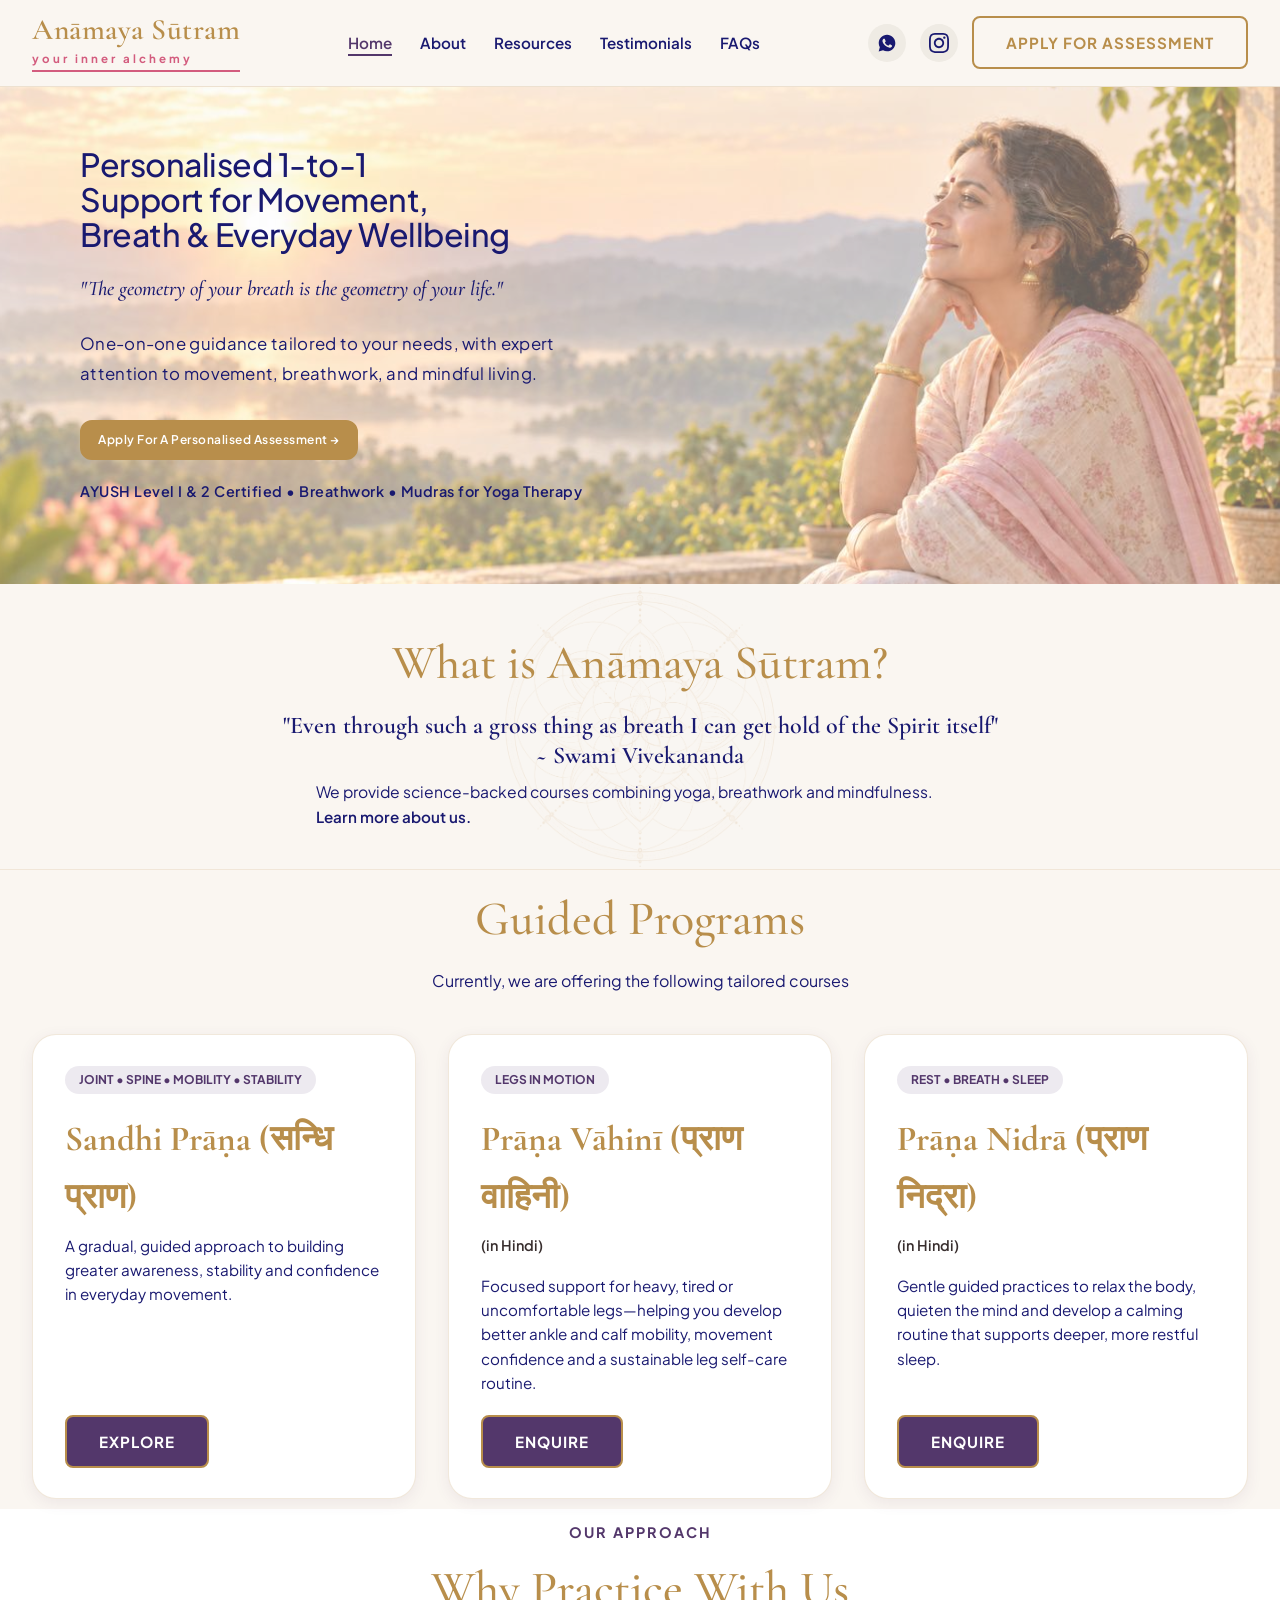
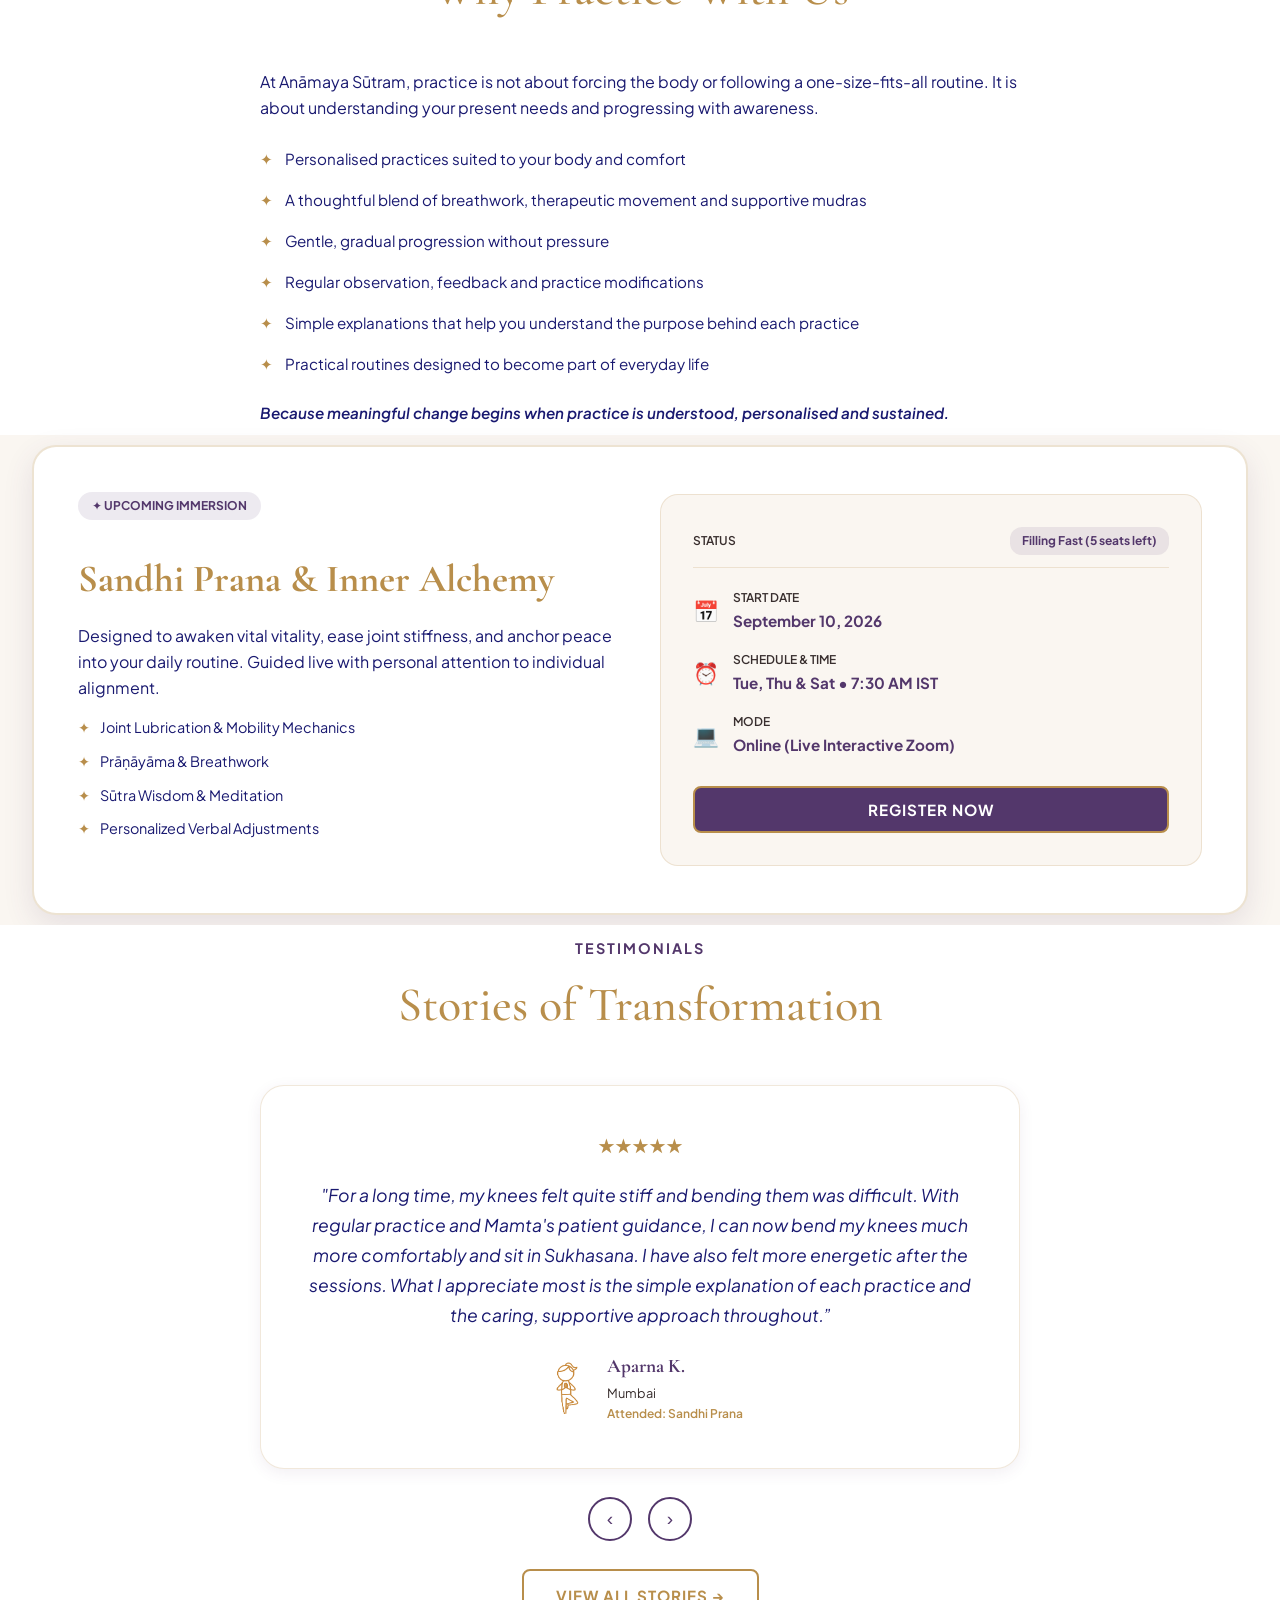
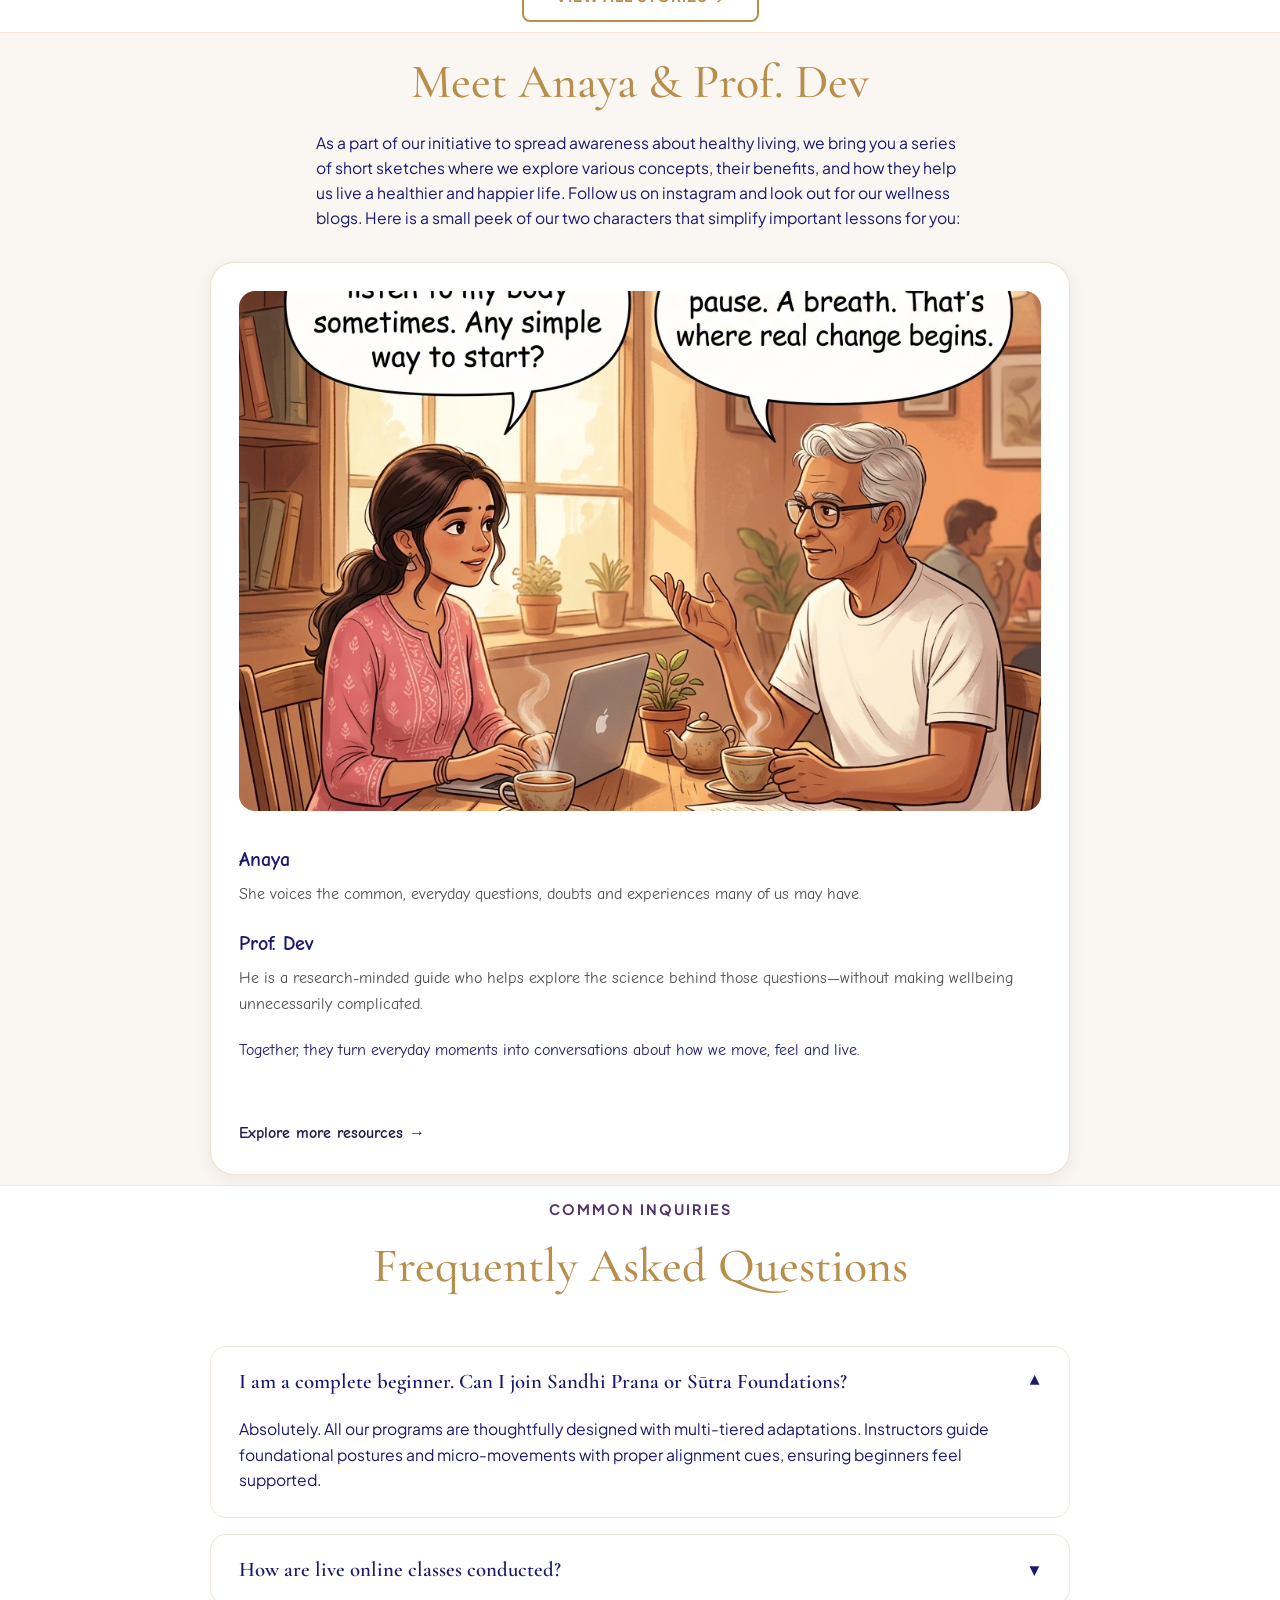
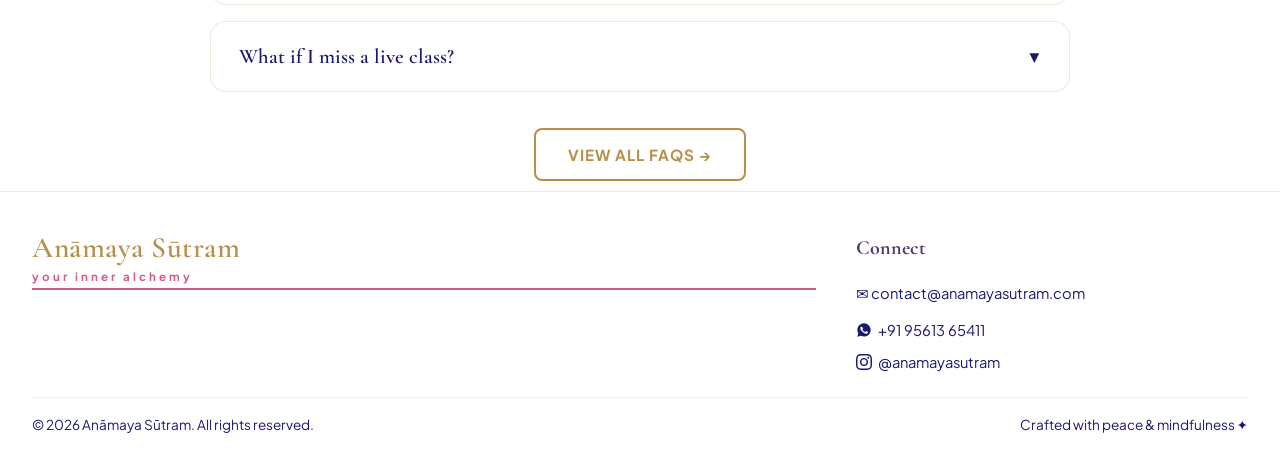
==== index.html @ 56495cb2 "the hero text is altered to refelect personalised/tailored courses" ====
<!DOCTYPE html>
<html lang="en">

<head>
  <meta charset="UTF-8">
  <meta name="viewport" content="width=device-width, initial-scale=1.0">
  <title>Anāmaya sūtram | Your Inner Alchemy</title>
  <meta name="description"
    content="Science-informed guidance through breath, movement, mudras and mindful awareness. Restore your natural state of wellness.">
  <link rel="stylesheet" href="css/style.css">
  <link rel="icon" href="images/logo.jpg">
</head>

<body>

  <!-- Header / Navigation Bar (Matching Header Screenshot 1) -->
  <header class="navbar">
    <div class="container nav-container">

      <!-- Left Brand Title & Subtitle with Line -->
      <a href="index.html" class="nav-brand-screenshot">
        <span class="nav-brand-title">Anāmaya Sūtram</span></span>
        <span class="nav-brand-tagline">your inner alchemy</span>
      </a>

      <!-- Desktop Navigation Links -->
      <ul class="nav-links">
        <li><a href="index.html" class="nav-link active">Home</a></li>
        <!-- <li><a href="sandhi-prana.html" class="nav-link">Courses</a></li> -->
        <li><a href="#what-is" class="nav-link">About</a></li>
        <li><a href="#anaya-prof-dev" class="nav-link">Resources</a></li>
        <li><a href="#testimonials" class="nav-link">Testimonials</a></li>
        <li><a href="#faqs" class="nav-link">FAQs</a></li>
      </ul>

      <!-- Right Header Actions (WhatsApp, Instagram, Purple ENQUIRE Button) -->
      <div class="nav-right-actions">
        <a href="https://wa.me/919561365411" target="_blank" rel="noopener noreferrer" class="social-pill"
          aria-label="WhatsApp">
          <svg viewBox="0 0 24 24">
            <path
              d="M12.031 2c-5.514 0-9.969 4.456-9.969 9.969 0 1.761.459 3.477 1.334 4.988l-1.396 5.109 5.234-1.373c1.458.799 3.104 1.22 4.797 1.22 5.513 0 9.968-4.456 9.968-9.969s-4.455-9.969-9.968-9.969zm5.836 14.173c-.244.687-1.42 1.312-1.969 1.393-.526.078-1.2.112-3.411-.806-2.825-1.173-4.646-4.043-4.786-4.23-.14-.188-1.139-1.517-1.139-2.894 0-1.377.722-2.054.98-2.335.258-.282.562-.352.75-.352.188 0 .375 0 .539.009.174.009.407-.066.637.487.244.586.834 2.033.906 2.18.072.146.12.318.024.506-.096.188-.144.305-.287.474-.143.169-.301.377-.43.506-.143.143-.292.299-.126.584.166.285.736 1.214 1.58 1.966 1.085.967 2.001 1.267 2.286 1.408.285.141.452.12.619-.072.167-.192.716-.834.906-1.119.189-.285.378-.238.636-.144.258.094 1.637.772 1.918.913.281.141.469.211.539.329.07.117.07.682-.174 1.369z" />
          </svg>
        </a>
        <a href="https://www.instagram.com/anamayasutram/" target="_blank" rel="noopener noreferrer" class="social-pill"
          aria-label="Instagram">
          <svg viewBox="0 0 24 24">
            <path
              d="M12 2.163c3.204 0 3.584.012 4.85.07 3.252.148 4.771 1.691 4.919 4.919.058 1.265.069 1.645.069 4.849 0 3.205-.012 3.584-.069 4.849-.149 3.225-1.664 4.771-4.919 4.919-1.266.058-1.644.07-4.85.07-3.204 0-3.584-.012-4.849-.07-3.26-.149-4.771-1.699-4.919-4.92-.058-1.265-.07-1.644-.07-4.849 0-3.204.013-3.583.07-4.849.149-3.227 1.664-4.771 4.919-4.919 1.266-.057 1.645-.069 4.849-.069zm0-2.163c-3.259 0-3.667.014-4.947.072-4.358.2-6.78 2.618-6.98 6.98-.059 1.281-.073 1.689-.073 4.948 0 3.259.014 3.668.072 4.948.2 4.358 2.618 6.78 6.98 6.98 1.281.058 1.689.072 4.948.072 3.259 0 3.668-.014 4.948-.072 4.354-.2 6.782-2.618 6.979-6.98.059-1.28.073-1.689.073-4.948 0-3.259-.014-3.667-.072-4.947-.196-4.354-2.617-6.78-6.979-6.98-1.281-.059-1.69-.073-4.949-.073zm0 5.838c-3.403 0-6.162 2.759-6.162 6.162s2.759 6.163 6.162 6.163 6.162-2.759 6.162-6.163c0-3.403-2.759-6.162-6.162-6.162zm0 10.162c-2.209 0-4-1.79-4-4 0-2.209 1.791-4 4-4s4 1.791 4 4c0 2.21-1.791 4-4 4zm6.406-11.845c-.796 0-1.441.645-1.441 1.44s.645 1.44 1.441 1.44c.795 0 1.439-.645 1.439-1.44s-.644-1.44-1.439-1.44z" />
          </svg>
        </a>
        <a href="https://forms.gle/iVX7P1jNjBqUxD1g9" target="_blank" rel="noopener noreferrer" class="btn btn-gold-outline">Apply for Assessment</a>
      </div>

      <button class="hamburger" aria-label="Toggle navigation">☰</button>
    </div>
  </header>

  <!-- Mobile Dropdown Menu -->
  <div class="mobile-menu">
    <ul class="mobile-nav-links">
      <li><a href="index.html">Home</a></li>
      <!-- <li><a href="sandhi-prana.html">Sandhi Prana</a></li> -->
      <li><a href="about.html">About</a></li>
      <li><a href="#anaya-prof-dev">Resources</a></li>
      <li><a href="#testimonials">Testimonials</a></li>
      <li><a href="#faqs">FAQs</a></li>
      <li><button onclick="openModal()" class="btn btn-purple" style="width: 100%; margin-top: 12px;">Apply for Assessment</button>
      </li>
    </ul>
  </div>

  <!-- Hero Section (New Design with Personal Imagery) -->
  <section class="hero-wrapper">
    <div class="hero-overlay-content">
      <!-- Main Headline -->
      <h1 class="hero-headline">
        Personalised 1-to-1<br>
        Support for Movement,<br>
        Breath & Everyday Wellbeing
      </h1>

      <!-- Quote -->
      <p class="hero-quote">
        "The geometry of your breath is the geometry of your life."
      </p>

      <!-- Subheading -->
      <p class="hero-subheading">
        One-on-one guidance tailored to your needs, with expert attention to movement, breathwork, and mindful living.
      </p>

      <!-- Primary CTA Button -->
      <a href="https://forms.gle/iVX7P1jNjBqUxD1g9" target="_blank" rel="noopener noreferrer" class="btn btn-health-enquiry">Apply for a Personalised Assessment →</a>

      <!-- Supporting Text -->
      <p class="hero-supporting-text">
        AYUSH Level I & 2 Certified • Breathwork • Mudras for Yoga Therapy
      </p>

      <!-- Core Pillars Icons
      <div class="hero-pillars">
        <div class="pillar-item">
          <div class="pillar-icon">🌿</div>
          <div class="pillar-label">BREATH</div>
        </div>
        <div class="pillar-item">
          <div class="pillar-icon">🧘</div>
          <div class="pillar-label">MOVEMENT</div>
        </div>
        <div class="pillar-item">
          <div class="pillar-icon">🪷</div>
          <div class="pillar-label">AWARENESS</div>
        </div>
        <div class="pillar-item">
          <div class="pillar-icon">☀️</div>
          <div class="pillar-label">MINDFUL LIVING</div>
        </div>
      </div>
    </div> -->
  </section>

  <!-- What is Anāmaya sūtram Section (Matching Screenshot 1) -->
  <section class="section-what-is" id="what-is">
    <div class="container">
      <h2 class="gold-section-title">What is Anāmaya Sūtram?</h2>
      <div class="geometry-quote">
        "Even through such a gross thing as breath I can get hold of the Spirit itself" <br> ~ Swami Vivekananda
      </div>

      <p class="science-desc">
        We provide science-backed courses combining yoga, breathwork and mindfulness. <a href="about.html" class="nav-link">Learn more about us.</a>
      </p>
    </div>
  </section>

  <!-- Guided Programs Section -->
  <section class="section-padding bg-ivory" id="programs">
    <div class="container">
      <div class="text-center">
        <h2 class="gold-section-title">Guided Programs</h2>
        <p style="color: var(--color-midnight); max-width: 580px; margin: 8px auto 0 auto;">
          Currently, we are offering the following tailored courses
        </p>
      </div>

      <div class="programs-grid">
        <!-- Sandhi Prana Card -->
        <div class="program-card">
          <div>
            <span class="program-tag">Joint • Spine • Mobility • Stability</span>
            <h3 class="program-title">Sandhi Prāṇa (सन्धि प्राण)</h3>
            <p class="program-desc">
              A gradual, guided approach to building greater awareness, stability and confidence in everyday movement.
            </p>
          </div>
          <div class="program-actions">
            <a href="sandhi-prana.html" class="btn btn-purple">EXPLORE</a>
            <!-- <a href="https://forms.gle/iVX7P1jNjBqUxD1g9" target="_blank" rel="noopener noreferrer" class="btn btn-gold-outline">ENQUIRE</a> -->
          </div>
        </div>

        <!-- Prana Vahini Card -->
        <div class="program-card">
          <div>
            <span class="program-tag">Legs in Motion</span>
            <h3 class="program-title">Prāṇa Vāhinī (प्राण वाहिनी)</h3>
            <div class="program-subtitle" style="font-size: 0.9rem; color: var(--color-muted);">(in Hindi)</div>
            <p class="program-desc">
              Focused support for heavy, tired or uncomfortable legs—helping you develop better ankle and calf mobility, movement confidence and a sustainable leg self-care routine.
            </p>
          </div>
          <div class="program-actions">
            <a href="https://forms.gle/iVX7P1jNjBqUxD1g9" target="_blank" rel="noopener noreferrer" class="btn btn-purple">ENQUIRE</a>
          </div>
        </div>

        <!-- Prana Nidra Card -->
        <div class="program-card">
          <div>
            <span class="program-tag">Rest • Breath • Sleep</span>
            <h3 class="program-title">Prāṇa Nidrā (प्राण निद्रा)</h3>
            <div class="program-subtitle" style="font-size: 0.9rem; color: var(--color-muted);">(in Hindi)</div>
            <p class="program-desc">
              Gentle guided practices to relax the body, quieten the mind and develop a calming routine that supports deeper, more restful sleep.
            </p>
          </div>
          <div class="program-actions">
            <a href="https://forms.gle/iVX7P1jNjBqUxD1g9" target="_blank" rel="noopener noreferrer" class="btn btn-purple">ENQUIRE</a>
          </div>
        </div>
      </div>
    </div>
  </section>

  <!-- Why Practice With Us Section -->
  <section class="section-padding" style="background: #ffffff;">
    <div class="container">
      <div class="text-center" style="margin-bottom: 40px;">
        <span class="tagline-purple">Our Approach</span>
        <h2 class="gold-section-title" style="margin-top: 4px;">Why Practice With Us</h2>
      </div>

      <div style="max-width: 760px; margin: 0 auto;">
        <p class="text-left" style="margin-bottom: 24px;">
          At Anāmaya Sūtram, practice is not about forcing the body or following a one-size-fits-all routine. It is about understanding your present needs and progressing with awareness.
        </p>

        <ul style="list-style: none; display: flex; flex-direction: column; gap: 16px; margin-bottom: 24px;">
          <li style="font-size: 0.95rem; color: var(--color-midnight); display: flex; align-items: flex-start; gap: 12px;">
            <span style="color: var(--color-gold); font-weight: 700; flex-shrink: 0;">✦</span>
            <span>Personalised practices suited to your body and comfort</span>
          </li>
          <li style="font-size: 0.95rem; color: var(--color-midnight); display: flex; align-items: flex-start; gap: 12px;">
            <span style="color: var(--color-gold); font-weight: 700; flex-shrink: 0;">✦</span>
            <span>A thoughtful blend of breathwork, therapeutic movement and supportive mudras</span>
          </li>
          <li style="font-size: 0.95rem; color: var(--color-midnight); display: flex; align-items: flex-start; gap: 12px;">
            <span style="color: var(--color-gold); font-weight: 700; flex-shrink: 0;">✦</span>
            <span>Gentle, gradual progression without pressure</span>
          </li>
          <li style="font-size: 0.95rem; color: var(--color-midnight); display: flex; align-items: flex-start; gap: 12px;">
            <span style="color: var(--color-gold); font-weight: 700; flex-shrink: 0;">✦</span>
            <span>Regular observation, feedback and practice modifications</span>
          </li>
          <li style="font-size: 0.95rem; color: var(--color-midnight); display: flex; align-items: flex-start; gap: 12px;">
            <span style="color: var(--color-gold); font-weight: 700; flex-shrink: 0;">✦</span>
            <span>Simple explanations that help you understand the purpose behind each practice</span>
          </li>
          <li style="font-size: 0.95rem; color: var(--color-midnight); display: flex; align-items: flex-start; gap: 12px;">
            <span style="color: var(--color-gold); font-weight: 700; flex-shrink: 0;">✦</span>
            <span>Practical routines designed to become part of everyday life</span>
          </li>
        </ul>

        <p style="font-size: 0.95rem; color: var(--color-midnight); line-height: 1.65; font-style: italic; font-weight: 600;">
          Because meaningful change begins when practice is understood, personalised and sustained.
        </p>
      </div>
    </div>
  </section>

  <!-- Upcoming Batch Section -->
  <section class="section-padding bg-ivory">
    <div class="container">
      <div class="batch-container">
        <div class="batch-grid">
          <div>
            <span class="program-tag">✦ Upcoming Immersion</span>
            <h2 class="batch-title">Sandhi Prana &amp; Inner Alchemy</h2>
            <p style="color: var(--color-midnight); font-size: 1rem; line-height: 1.6;">
              Designed to awaken vital vitality, ease joint stiffness, and anchor peace into your daily routine. Guided
              live with personal attention to individual alignment.
            </p>
            <ul class="program-highlights" style="margin-top: 16px;">
              <li>Joint Lubrication &amp; Mobility Mechanics</li>
              <li>Prāṇāyāma &amp; Breathwork</li>
              <li>Sūtra Wisdom &amp; Meditation</li>
              <li>Personalized Verbal Adjustments</li>
            </ul>
          </div>

          <div class="batch-card-right">
            <div
              style="display: flex; justify-content: space-between; align-items: center; border-bottom: 1px solid rgba(184,142,75,0.2); padding-bottom: 12px; margin-bottom: 20px;">
              <span
                style="font-size: 0.75rem; text-transform: uppercase; color: var(--color-muted); font-weight: 600;">Status</span>
              <span
                style="font-size: 0.75rem; font-weight: 700; color: var(--color-purple); background: rgba(83,55,107,0.1); padding: 4px 12px; border-radius: 12px;">Filling
                Fast (5 seats left)</span>
            </div>

            <div class="batch-info-item">
              <div class="batch-info-icon">📅</div>
              <div class="batch-info-text">
                <label>Start Date</label>
                <span>September 10, 2026</span>
              </div>
            </div>

            <div class="batch-info-item">
              <div class="batch-info-icon">⏰</div>
              <div class="batch-info-text">
                <label>Schedule &amp; Time</label>
                <span>Tue, Thu &amp; Sat • 7:30 AM IST</span>
              </div>
            </div>

            <div class="batch-info-item">
              <div class="batch-info-icon">💻</div>
              <div class="batch-info-text">
                <label>Mode</label>
                <span>Online (Live Interactive Zoom)</span>
              </div>
            </div>

            <button onclick="openModal('Sandhi Prana')" class="btn btn-purple"
              style="width: 100%; margin-top: 12px;">REGISTER NOW</button>
          </div>
        </div>
      </div>
    </div>
  </section>

  <!-- Practitioner Testimonials Section (id="testimonials") -->
  <section class="section-padding" style="background: #ffffff;" id="testimonials">
    <div class="container">
      <div class="text-center" style="margin-bottom: 40px;">
        <span class="tagline-purple">Testimonials</span>
        <h2 class="gold-section-title" style="margin-top: 4px;">Stories of Transformation</h2>
      </div>

      <div class="testimonial-card">
        <div style="color: var(--color-gold); font-size: 1.2rem;">★★★★★</div>
        <p class="quote-text" id="testimonialQuote">
          "For a long time, my knees felt quite stiff and bending them was difficult. With regular practice and Mamta's
          patient guidance, I can now bend my knees much more comfortably and sit in Sukhasana. I have also felt more
          energetic after the sessions. What I appreciate most is the simple explanation of each practice and the
          caring, supportive approach throughout.”
        </p>
        <div class="user-bio">
          <img src="doodles/vrksasana_gold.png" alt="User avatar" class="user-avatar" id="testimonialAvatar">
          <div>
            <h4 style="font-family: var(--font-heading); font-size: 1.2rem; color: var(--color-purple);"
              id="testimonialName">Aparna K.</h4>
            <div style="font-size: 0.8rem; color: var(--color-muted);" id="testimonialRole">Mumbai</div>
            <div style="font-size: 0.75rem; color: var(--color-gold); font-weight: 600;" id="testimonialBatch">Attended:
              Sandhi Prana</div>
          </div>
        </div>
      </div>

      <div class="slider-controls">
        <button onclick="prevTestimonial()" class="slider-btn">‹</button>
        <button onclick="nextTestimonial()" class="slider-btn">›</button>
      </div>

      <div class="text-center" style="margin-top: 28px;">
        <a href="testimonials.html" class="btn btn-gold-outline">VIEW ALL STORIES →</a>
      </div>
    </div>
  </section>

  <!-- Meet Anaya & Prof. Dev Section (PLACED RIGHT ABOVE FAQs AS REQUESTED!) -->
  <section class="section-padding bg-ivory" id="anaya-prof-dev"
    style="border-top: 1px solid rgba(184,142,75,0.15); border-bottom: 1px solid rgba(184,142,75,0.15);">
    <div class="container">
      <div class="text-center" style="margin-bottom: 32px;">
        <h2 class="gold-section-title">Meet Anaya &amp; Prof. Dev</h2>
        <p class="science-desc">
          As a part of our initiative to spread awareness about healthy living, we bring you a series of short sketches where we explore various concepts, their benefits, and how they help us live a healthier and happier life. Follow us on instagram and look out for our wellness blogs. Here is a small peek of our two characters that simplify important lessons for you:
        </p>
      </div>  
      </div>

      <div class="anaya-dev-card">
        <img src="images/anaya_prof_dev.png" alt="Anaya and Prof. Dev Illustrated Discussion" class="anaya-dev-img">

        <div class="character-descriptions">
          <div class="character-item">
            <h4 class="text-purple">Anaya</h4>
            <p>She voices the common, everyday questions, doubts and experiences many of us may have.</p>
          </div>

          <div class="character-item">
            <h4 class="text-green">Prof. Dev</h4>
            <p>He is a research-minded guide who helps explore the science behind those questions—without making
              wellbeing
              unnecessarily complicated.</p>
          </div>

          <p style="font-size: 1rem; color: var(--color-midnight); margin-bottom: 24px;">
            Together, they turn everyday moments into conversations about how we move, feel and live.
          </p>

          <div>
            <a href="resources.html" class="explore-series-link">Explore more resources →</a>
          </div>
        </div>
      </div>
    </div>
  </section>

  <!-- Frequently Asked Questions Section (id="faqs") -->
  <section class="section-padding" style="background: #ffffff;" id="faqs">
    <div class="container">
      <div class="text-center" style="margin-bottom: 40px;">
        <span class="tagline-purple">Common Inquiries</span>
        <h2 class="gold-section-title" style="margin-top: 4px;">Frequently Asked Questions</h2>
      </div>

      <div class="accordion">
        <div class="accordion-item active">
          <button class="accordion-header">
            <span>I am a complete beginner. Can I join Sandhi Prana or Sūtra Foundations?</span>
            <span class="accordion-icon">▼</span>
          </button>
          <div class="accordion-body">
            Absolutely. All our programs are thoughtfully designed with multi-tiered adaptations. Instructors guide
            foundational postures and micro-movements with proper alignment cues, ensuring beginners feel supported.
          </div>
        </div>

        <div class="accordion-item">
          <button class="accordion-header">
            <span>How are live online classes conducted?</span>
            <span class="accordion-icon">▼</span>
          </button>
          <div class="accordion-body">
            Our live online classes are streamed via high-definition interactive Zoom sessions. Instructors observe
            participants carefully, providing real-time alignment corrections and verbal cues.
          </div>
        </div>

        <div class="accordion-item">
          <button class="accordion-header">
            <span>What if I miss a live class?</span>
            <span class="accordion-icon">▼</span>
          </button>
          <div class="accordion-body">
            Every live session is recorded in full high-definition and shared on your student portal within 3 hours. You
            receive access to recordings for the entire batch duration plus a catch-up buffer.
          </div>
        </div>
      </div>

      <div class="text-center" style="margin-top: 36px;">
        <a href="faq.html" class="btn btn-gold-outline">VIEW ALL FAQS →</a>
      </div>
      </div>
    </div>
  </section>

  <!-- Footer -->
  <footer>
    <div class="container">
      <div class="footer-grid">
        <div>
          <a href="index.html" class="nav-brand-screenshot" style="margin-bottom: 16px;">
            <span class="nav-brand-title">Anāmaya Sūtram</span>
            <span class="nav-brand-tagline">your inner alchemy</span>
          </a>
        </div>

        <div>
          <h4
            style="font-family: var(--font-heading); font-size: 1.25rem; color: var(--color-purple); margin-bottom: 16px;">
            Connect</h4>
          <p style="font-size: 0.92rem; color: var(--color-midnight); margin-bottom: 12px;">✉ contact@anamayasutram.com</p>
          <a href="https://wa.me/919561365411" target="_blank" rel="noopener noreferrer" style="text-decoration: none; color: var(--color-midnight); display: inline-flex; align-items: center; gap: 6px; font-size: 0.92rem; margin-bottom: 8px;">
            <svg viewBox="0 0 24 24" style="width: 16px; height: 16px; fill: currentColor;">
              <path d="M12.031 2c-5.514 0-9.969 4.456-9.969 9.969 0 1.761.459 3.477 1.334 4.988l-1.396 5.109 5.234-1.373c1.458.799 3.104 1.22 4.797 1.22 5.513 0 9.968-4.456 9.968-9.969s-4.455-9.969-9.968-9.969zm5.836 14.173c-.244.687-1.42 1.312-1.969 1.393-.526.078-1.2.112-3.411-.806-2.825-1.173-4.646-4.043-4.786-4.23-.14-.188-1.139-1.517-1.139-2.894 0-1.377.722-2.054.98-2.335.258-.282.562-.352.75-.352.188 0 .375 0 .539.009.174.009.407-.066.637.487.244.586.834 2.033.906 2.18.072.146.12.318.024.506-.096.188-.144.305-.287.474-.143.169-.301.377-.43.506-.143.143-.292.299-.126.584.166.285.736 1.214 1.58 1.966 1.085.967 2.001 1.267 2.286 1.408.285.141.452.12.619-.072.167-.192.716-.834.906-1.119.189-.285.378-.238.636-.144.258.094 1.637.772 1.918.913.281.141.469.211.539.329.07.117.07.682-.174 1.369z"/>
            </svg>
            +91 95613 65411
          </a>
          <br>
          <a href="https://www.instagram.com/anamayasutram/" target="_blank" rel="noopener noreferrer" style="text-decoration: none; color: var(--color-midnight); display: inline-flex; align-items: center; gap: 6px; font-size: 0.92rem;">
            <svg viewBox="0 0 24 24" style="width: 16px; height: 16px; fill: currentColor;">
              <path d="M12 2.163c3.204 0 3.584.012 4.85.07 3.252.148 4.771 1.691 4.919 4.919.058 1.265.069 1.645.069 4.849 0 3.205-.012 3.584-.069 4.849-.149 3.225-1.664 4.771-4.919 4.919-1.266.058-1.644.07-4.85.07-3.204 0-3.584-.012-4.849-.07-3.26-.149-4.771-1.699-4.919-4.92-.058-1.265-.07-1.644-.07-4.849 0-3.204.013-3.583.07-4.849.149-3.227 1.664-4.771 4.919-4.919 1.266-.057 1.645-.069 4.849-.069zm0-2.163c-3.259 0-3.667.014-4.947.072-4.358.2-6.78 2.618-6.98 6.98-.059 1.281-.073 1.689-.073 4.948 0 3.259.014 3.668.072 4.948.2 4.358 2.618 6.78 6.98 6.98 1.281.058 1.689.072 4.948.072 3.259 0 3.668-.014 4.948-.072 4.354-.2 6.782-2.618 6.979-6.98.059-1.28.073-1.689.073-4.948 0-3.259-.014-3.667-.072-4.947-.196-4.354-2.617-6.78-6.979-6.98-1.281-.059-1.69-.073-4.949-.073zm0 5.838c-3.403 0-6.162 2.759-6.162 6.162s2.759 6.163 6.162 6.163 6.162-2.759 6.162-6.163c0-3.403-2.759-6.162-6.162-6.162zm0 10.162c-2.209 0-4-1.79-4-4 0-2.209 1.791-4 4-4s4 1.791 4 4c0 2.21-1.791 4-4 4zm6.406-11.845c-.796 0-1.441.645-1.441 1.44s.645 1.44 1.441 1.44c.795 0 1.439-.645 1.439-1.44s-.644-1.44-1.439-1.44z"/>
            </svg>
            @anamayasutram
          </a>
        </div>
      </div>

      <div class="footer-bottom">
        <div>© 2026 Anāmaya Sūtram. All rights reserved.</div>
        <div>Crafted with peace &amp; mindfulness ✦</div>
      </div>
    </div>
  </footer>

  <!-- Modal Overlay -->
  <div class="modal-overlay" id="registrationModal">
    <div class="modal-card">
      <div class="modal-header">
        <div class="modal-title">Enquire / Join Batch</div>
        <button class="modal-close" id="closeModal">✕</button>
      </div>

      <div class="modal-body">
        <form id="registrationForm">
          <p style="font-size: 0.88rem; color: var(--color-muted); margin-bottom: 20px;">
            Fill out your details below to reserve your space or enquire about our upcoming batches.
          </p>

          <div class="form-group">
            <label>Full Name *</label>
            <input type="text" id="regName" class="form-control" placeholder="e.g. Radhika Sharma" required>
          </div>

          <div class="form-group">
            <label>Email Address *</label>
            <input type="email" id="regEmail" class="form-control" placeholder="you@example.com" required>
          </div>

          <div class="form-group">
            <label>Phone Number *</label>
            <input type="tel" id="regPhone" class="form-control" placeholder="+91 98765 43210" required>
          </div>

          <div class="form-group">
            <label>Preferred Program</label>
            <select id="preferredBatch" class="form-control">
              <option value="Sandhi Prana">Sandhi Prana (12-Week Joint Mobility Program)</option>
              <option value="Sūtra Foundations & Inner Alchemy">Sūtra Foundations (4-Week Core Immersion)</option>
              <option value="General Enquiry">General Enquiry</option>
            </select>
          </div>

          <div class="form-group">
            <label>Health Goals or Questions (Optional)</label>
            <textarea id="regMessage" class="form-control" rows="3"
              placeholder="Any joint stiffness, physical concerns or goals..."></textarea>
          </div>

          <button type="submit" class="btn btn-purple" style="width: 100%; margin-top: 8px;">SUBMIT ENQUIRY</button>
        </form>

        <div id="registrationSuccess" style="display: none; text-align: center; padding: 24px 0;">
          <div style="font-size: 3rem; color: var(--color-gold); margin-bottom: 12px;">✓</div>
          <h3 style="font-family: var(--font-heading); font-size: 2rem; color: var(--color-purple);">Namaste, <span
              id="userNameSuccess">Practitioner</span>!</h3>
          <p style="font-size: 0.95rem; color: var(--color-midnight); margin: 12px 0 24px 0;">Your enquiry has been received. Our team will contact you shortly with your batch orientation details.</p>
          <button onclick="closeModal()" class="btn btn-purple">Return to Home</button>
        </div>
      </div>
    </div>
  </div>

  <script src="js/main.js"></script>
</body>

</html>
---- css/style.css ----
/* Anāmaya Sūtram - Pure Static Design System with Custom Google Fonts */
@import url('https://fonts.googleapis.com/css2?family=Dancing+Script:wght@500;600;700&family=Comic+Neue:wght@400;700&family=Cinzel:wght@600;700;800&family=Cormorant+Garamond:ital,wght@0,500;0,600;0,700;1,500&family=Plus+Jakarta+Sans:wght@400;500;600;700&display=swap');

:root {
  --color-burgundy: #7B1418;
  --color-gold: #B88E4B;
  --color-gold-bright: #D4AF6D;
  --color-purple: #53376B;
  --color-purple-hover: #412856;
  --color-indigo: #201D48;
  --color-green: #3D6843;
  --color-ivory: #FAF6F1;
  --color-teal: #008C8C;
  --color-teal-dark: #006E6E;
  --color-card: #FFFFFF;
  --color-charcoal: #2c0101c0;
  --color-muted: #382e2e;
  --color-midnight: #191970;
  --color-bottle-green: #183b03;
  --color-light-pink: #d35c7e;
  --color-text: #1A1A3E;

  --font-script: 'Dancing Script', cursive;
  --font-comic: 'Comic Neue', 'Comiccrazy', cursive, sans-serif;
  --font-brand: 'Cormorant Garamond', serif;
  --font-heading: 'Cormorant Garamond', serif;
  --font-body: 'Plus Jakarta Sans', system-ui, sans-serif;

  --max-width: 1320px;
  --radius-lg: 24px;
  --radius-md: 16px;
  --radius-pill: 9999px;
  --shadow-sm: 0 4px 15px rgba(83, 55, 107, 0.08);
  --shadow-md: 0 10px 30px rgba(83, 55, 107, 0.12);
  --shadow-lg: 0 20px 40px rgba(83, 55, 107, 0.18);
}

/* Reset & Base */
* {
  margin: 0;
  padding: 0;
  box-sizing: border-box;
  color: var(--color-midnight);
}

html {
  scroll-behavior: smooth;
  font-size: 16px;
}

body {
  background-color: var(--color-ivory);
  color: var(--color-midnight);
  font-family: var(--font-body);
  line-height: 1.65;
  overflow-x: hidden;
}

/* Text color: Ensure all text defaults to midnight blue */
p, li, span, a, div, h1, h2, h3, h4, h5, h6 {
  color: var(--color-midnight);
}

::selection {
  background-color: var(--color-purple);
  color: #ffffff;
}

/* Layout Containers & Margins */
.container {
  width: 100%;
  max-width: var(--max-width);
  margin: 0 auto;
  padding: 0 32px;
}

.section-padding {
  padding: 10px 0;
}

.text-center {
  text-align: center;
}

.text-left {
  text-align: left;
}

/* Buttons */
.btn {
  display: inline-flex;
  align-items: center;
  justify-content: center;
  padding: 12px 32px;
  border-radius: 8px;
  font-family: var(--font-body);
  font-size: 0.95rem;
  font-weight: 700;
  letter-spacing: 1px;
  text-decoration: none;
  text-transform: uppercase;
  cursor: pointer;
  transition: all 0.25s ease;
  border: 2px solid transparent;
  gap: 8px;
}

.btn-purple {
  background-color: var(--color-purple);
  color: #ffffff;
  border-color: var(--color-gold);
}

.btn-purple:hover {
  background-color: var(--color-purple-hover);
  border-color: var(--color-gold-bright);
  transform: translateY(-2px);
  box-shadow: var(--shadow-sm);
}

.btn-teal {
  background-color: var(--color-teal);
  color: #ffffff;
  border-color: #ffffff;
}

.btn-teal:hover {
  background-color: var(--color-teal-dark);
  transform: translateY(-2px);
}

.btn-gold-outline {
  background-color: transparent;
  color: var(--color-gold);
  border: 2px solid var(--color-gold);
}

.btn-gold-outline:hover {
  background-color: var(--color-gold);
  color: #ffffff;
  transform: translateY(-2px);
}

/* Header & Navbar (Matching Header Screenshot 1) */
.navbar {
  position: sticky;
  top: 0;
  left: 0;
  right: 0;
  z-index: 100;
  background-color: #FAF6F1;
  border-bottom: 1px solid rgba(184, 142, 75, 0.2);
  padding: 14px 0;
}

.nav-container {
  display: flex;
  align-items: center;
  justify-content: space-between;
}

.nav-brand-screenshot {
  display: flex;
  flex-direction: column;
  align-items: flex-start;
  text-decoration: none;
}

.nav-brand-title {
  font-family: var(--font-brand);
  font-size: 1.85rem;
  font-weight: 600;
  color: var(--color-gold);
  line-height: 1.1;
  letter-spacing: 0.5px;
}


.nav-brand-tagline {
  font-family: var(--font-body);
  font-size: 0.72rem;
  letter-spacing: 3px;
  text-transform: lowercase;
  color: var(--color-light-pink);
  font-weight: 700;
  margin-top: 2px;
  border-bottom: 2px solid var(--color-light-pink);
  padding-bottom: 2px;
  width: 100%;
}

.nav-links {
  display: flex;
  list-style: none;
  gap: 28px;
  align-items: center;
}

.nav-link {
  text-decoration: none;
  color: var(--color-midnight);
  font-size: 0.95rem;
  font-weight: 600;
  transition: color 0.2s ease;
  padding: 4px 0;
  position: relative;
}

.nav-link:hover,
.nav-link.active {
  color: var(--color-purple);
}

.nav-link.active::after {
  content: '';
  position: absolute;
  bottom: 0;
  left: 0;
  right: 0;
  height: 2px;
  background-color: var(--color-purple);
}

.nav-right-actions {
  display: flex;
  align-items: center;
  gap: 14px;
}

.social-pill {
  display: flex;
  align-items: center;
  justify-content: center;
  width: 38px;
  height: 38px;
  border-radius: 50%;
  background: #EFEBE4;
  color: var(--color-purple);
  text-decoration: none;
  transition: all 0.2s ease;
}

.social-pill:hover {
  background: var(--color-purple);
  color: #ffffff;
}

.social-pill svg {
  width: 20px;
  height: 20px;
  fill: currentColor;
}

.hamburger {
  display: none;
  background: none;
  border: none;
  font-size: 1.8rem;
  color: var(--color-purple);
  cursor: pointer;
}

.mobile-menu {
  display: none;
  background: #FAF6F1;
  border-bottom: 1px solid rgba(184, 142, 75, 0.2);
  padding: 16px 24px;
}

.mobile-menu.open {
  display: block;
}

.mobile-nav-links {
  list-style: none;
  display: flex;
  flex-direction: column;
  gap: 12px;
}

.mobile-nav-links a {
  text-decoration: none;
  color: var(--color-midnight);
  font-size: 1.05rem;
  font-weight: 600;
  padding: 8px 0;
  display: block;
  border-bottom: 1px solid rgba(184, 142, 75, 0.1);
}

/* Hero Section (New Design with Personal Imagery) */
.hero-wrapper {
  position: relative;
  width: 100%;
  min-height: unset;
  background: rgba(250, 246, 241, 0.4) url('../images/hero.png') right center / cover no-repeat;
  background-blend-mode: overlay;
  display: flex;
  align-items: flex-start;
  justify-content: flex-start;
  padding: 60px 0 60px 80px;
}

@media (max-width: 768px) {
  .hero-wrapper {
    min-height: unset;
    background: rgba(250, 246, 241, 0.4) url('../images/hero-mobile.jpeg') center top / cover no-repeat;
    background-blend-mode: overlay;
    padding: 32px 20px 32px;
  }
}

.hero-overlay-content {
  position: relative;
  z-index: 10;
  max-width: 550px;
  margin: 0;
  display: flex;
  flex-direction: column;
  align-items: flex-start;
  text-align: left;
}

.hero-headline {
  font-family: var(--font-midnight);
  font-size: 2rem;
  font-weight: 500;
  color: var(--color-midnight);
  line-height: 1.1;
  margin-bottom: 20px;
  text-align: left;
  letter-spacing: -0.5px;
}


@media (max-width: 768px) {
  .hero-headline {
    font-size: 1.2rem;
  }
}

.hero-quote {
  font-family: var(--font-heading);
  font-size: 1.3rem;
  font-style: italic;
  color: var(--color-midnight);
  margin-bottom: 24px;
  text-align: left;
  line-height: 1.6;
  font-weight: 500;
}

@media (max-width: 768px) {
  .hero-quote {
    font-size: 1rem;
    margin-bottom: 16px;
  }
}

.hero-subheading {
  font-family: var(--font-body);
  font-size: 1.05rem;
  font-weight: 400;
  line-height: 1.75;
  color: var(--color-midnight);
  margin-bottom: 32px;
  text-align: left;
  letter-spacing: 0.3px;
}

.btn-health-enquiry {
  display: inline-flex;
  align-items: center;
  justify-content: center;
  padding: 8px 16px;
  border-radius: 12px;
  font-family: var(--font-body);
  font-size: 0.75rem;
  font-weight: 600;
  letter-spacing: 0.5px;
  text-decoration: none;
  text-transform: capitalize;
  cursor: pointer;
  transition: all 0.25s ease;
  background-color: var(--color-gold);
  color: #ffffff;
  border: 2px solid var(--color-gold);
  width: fit-content;
  margin-bottom: 20px;
  gap: 8px;
}

.btn-health-enquiry:hover {
  background-color: var(--color-gold-bright);
  border-color: var(--color-gold-bright);
  transform: translateY(-2px);
  box-shadow: var(--shadow-sm);
}

.hero-supporting-text {
  font-size: 0.9rem;
  color: var(--color-midnight);
  margin-bottom: 20px;
  font-weight: 600;
  letter-spacing: 0.5px;
  display: flex;
  align-items: center;
  gap: 8px;
}


.hero-secondary-link {
  font-size: 1rem;
  color: var(--color-purple);
  font-weight: 700;
  text-decoration: underline;
  text-decoration-thickness: 2px;
  text-underline-offset: 6px;
  margin-bottom: 48px;
  transition: all 0.2s ease;
}

.hero-secondary-link:hover {
  color: var(--color-purple-hover);
}

/* Core Pillars Section */
.hero-pillars {
  display: flex;
  justify-content: space-between;
  gap: 24px;
  width: 100%;
  margin-top: 10px;
  padding-top: 24px;
}

@media (max-width: 768px) {
  .hero-pillars {
    gap: 10px;
    margin-top: 10px;
  }
}

.pillar-item {
  display: flex;
  flex-direction: column;
  align-items: center;
  text-align: center;
  flex: 1;
  position: relative;
  padding: 0 12px;
}

.pillar-item:not(:last-child)::after {
  content: '';
  position: absolute;
  right: 0;
  top: 50%;
  transform: translateY(-50%);
  width: 3px;
  height: 60px;
  background-color: rgba(216, 141, 21, 0.753);
}

.pillar-icon {
  font-size: 2rem;
  margin-bottom: 12px;
}

.pillar-label {
  font-size: 0.75rem;
  font-weight: 700;
  letter-spacing: 1.5px;
  text-transform: uppercase;
  color: var(--color-midnight);
}

/* What is Anamaya Sutram Section */
.section-what-is {
  padding: 40px 24px;
  background-color: var(--color-ivory);
  text-align: center;
  border-bottom: 1px solid rgba(184, 142, 75, 0.15);
  position: relative;
  overflow: hidden;
}

.section-what-is::before {
  content: '';
  position: absolute;
  top: 50%;
  left: 50%;
  transform: translate(-50%, -50%);
  background-image: url('../images/watermark.jpeg');
  background-position: center;
  background-repeat: no-repeat;
  background-size: contain;
  opacity: 0.15;
  pointer-events: none;
  z-index: 1;
  width: 50%;
  height: 280px;
  max-width: 350px;
}

.section-what-is .container {
  position: relative;
  z-index: 2;
  max-width: 800px;
}

.gold-section-title {
  font-family: var(--font-heading);
  font-size: 3rem;
  color: var(--color-gold);
  font-weight: 500;
  margin-bottom: 8px;
  margin-top: 0;
}

.geometry-quote {
  font-family: var(--font-heading);
  font-size: 1.6rem;
  color: var(--color-midnight);
  line-height: 1.25;
  max-width: 760px;
  margin: 0 auto 8px auto;
  font-weight: 600;
}

.tagline-purple {
  font-family: var(--font-body);
  font-size: 0.9rem;
  letter-spacing: 2px;
  text-transform: uppercase;
  color: var(--color-purple);
  font-weight: 700;
  margin-bottom: 24px;
}

.science-desc {
  font-size: 0.98rem;
  color: var(--color-midnight);
  max-width: 680px;
  margin: 0 auto;
  line-height: 1.6;
  padding: 0 16px;
  text-align: left;
}

.science-desc ol {
  display: inline-block;
  text-align: left;
  margin-top: 12px;
}

.science-desc li {
  margin-bottom: 10px;
  line-height: 1.6;
}

/* Meet Anaya & Prof. Dev Section (Placed Right Above FAQs) */
.anaya-dev-card {
  max-width: 860px;
  margin: 0 auto;
  background: #ffffff;
  border-radius: 24px;
  padding: 28px;
  box-shadow: var(--shadow-sm);
  border: 1.5px solid rgba(184, 142, 75, 0.25);
}

.anaya-dev-img {
  width: 100%;
  max-height: 520px;
  object-fit: cover;
  border-radius: 16px;
  margin-bottom: 24px;
}

.character-descriptions {
  text-align: left;
  display: flex;
  flex-direction: column;
  gap: 20px;
  font-family: var(--font-comic);
}

.character-item h4 {
  font-family: var(--font-comic);
  font-size: 1.25rem;
  font-weight: 700;
  margin-bottom: 6px;
}

.character-item p {
  font-size: 1rem;
  color: rgba(43, 43, 43, 0.85);
  line-height: 1.6;
}

.explore-series-link {
  display: inline-block;
  font-family: var(--font-comic);
  font-size: 1rem;
  font-weight: 700;
  color: var(--color-indigo);
  text-decoration: none;
  margin-top: 12px;
  transition: color 0.2s ease;
}

.explore-series-link:hover {
  color: var(--color-purple);
}

/* Guided Programs Grid */
.programs-grid {
  display: grid;
  grid-template-columns: repeat(3, 1fr);
  gap: 32px;
  margin-top: 40px;
}

@media (max-width: 1024px) {
  .programs-grid {
    grid-template-columns: repeat(2, 1fr);
  }
}

@media (max-width: 640px) {
  .programs-grid {
    grid-template-columns: 1fr;
  }
}

.program-card {
  background: #ffffff;
  border-radius: 24px;
  padding: 30px 32px;
  border: 1.5px solid rgba(184, 142, 75, 0.2);
  box-shadow: var(--shadow-sm);
  display: flex;
  flex-direction: column;
  justify-content: space-between;
  transition: all 0.3s ease;
}

.program-card:hover {
  transform: translateY(-4px);
  box-shadow: var(--shadow-md);
  border-color: var(--color-gold);
}

.program-tag {
  display: inline-block;
  padding: 4px 14px;
  border-radius: 20px;
  background: rgba(83, 55, 107, 0.1);
  color: var(--color-purple);
  font-size: 0.75rem;
  font-weight: 700;
  text-transform: uppercase;
  margin-bottom: 16px;
}

.program-title {
  font-family: var(--font-heading);
  font-size: 2.2rem;
  color: var(--color-gold);
  margin-bottom: 8px;
}

.program-subtitle {
  font-size: 1rem;
  color: var(--color-purple);
  font-weight: 600;
  margin-bottom: 16px;
}

.program-desc {
  font-size: 0.95rem;
  color: var(--color-midnight);
  margin-bottom: 20px;
  line-height: 1.6;
}

.program-highlights {
  list-style: none;
  margin-bottom: 28px;
  display: flex;
  flex-direction: column;
  gap: 10px;
}

.program-highlights li {
  font-size: 0.9rem;
  color: var(--color-midnight);
  display: flex;
  align-items: center;
  gap: 10px;
}

.program-highlights li::before {
  content: '✦';
  color: var(--color-gold);
}

.program-actions {
  display: flex;
  gap: 12px;
  flex-wrap: wrap;
}

/* Feature Cards Grid (Core Pillars) */
.cards-grid {
  display: grid;
  grid-template-columns: repeat(auto-fit, minmax(260px, 1fr));
  gap: 28px;
  margin-top: 40px;
}

.feature-card {
  background: #ffffff;
  padding: 36px 28px;
  border-radius: 20px;
  border: 1.5px solid rgba(184, 142, 75, 0.15);
  box-shadow: var(--shadow-sm);
  text-align: center;
  transition: all 0.3s ease;
}

.feature-card:hover {
  transform: translateY(-4px);
  box-shadow: var(--shadow-md);
}

.feature-icon-box {
  width: 72px;
  height: 72px;
  margin: 0 auto 20px auto;
  display: flex;
  align-items: center;
  justify-content: center;
}

.feature-icon-box img {
  width: 100%;
  height: 100%;
  object-fit: contain;
}

.feature-title {
  font-family: var(--font-heading);
  font-size: 1.5rem;
  color: var(--color-midnight);
  margin-bottom: 10px;
}

.feature-desc {
  font-size: 0.92rem;
  color: var(--color-midnight);
}

/* Upcoming Batch Section */
.batch-container {
  background: #ffffff;
  border-radius: 24px;
  padding: 44px;
  border: 2px solid rgba(184, 142, 75, 0.25);
  box-shadow: var(--shadow-md);
}

.batch-grid {
  display: grid;
  grid-template-columns: 1fr 1fr;
  gap: 40px;
  align-items: center;
}

.batch-title {
  font-family: var(--font-heading);
  font-size: 2.4rem;
  color: var(--color-gold);
  margin: 12px 0;
}

.batch-card-right {
  background: var(--color-ivory);
  padding: 32px;
  border-radius: 18px;
  border: 1.5px solid rgba(184, 142, 75, 0.2);
}

.batch-info-item {
  display: flex;
  align-items: center;
  gap: 14px;
  margin-bottom: 16px;
}

.batch-info-icon {
  font-size: 1.3rem;
}

.batch-info-text label {
  display: block;
  font-size: 0.75rem;
  color: var(--color-muted);
  text-transform: uppercase;
  font-weight: 600;
}

.batch-info-text span {
  font-size: 0.95rem;
  font-weight: 700;
  color: var(--color-purple);
}

/* Testimonials Carousel */
.testimonial-card {
  max-width: 760px;
  margin: 0 auto;
  background: #ffffff;
  border-radius: 24px;
  padding: 44px;
  box-shadow: var(--shadow-sm);
  text-align: center;
  border: 1.5px solid rgba(184, 142, 75, 0.2);
}

.quote-text {
  font-size: 1.1rem;
  font-style: italic;
  color: var(--color-midnight);
  margin: 20px 0;
  line-height: 1.7;
}

.user-bio {
  display: flex;
  align-items: center;
  justify-content: center;
  gap: 16px;
  text-align: left;
  color: var(--color-midnight);
}

.user-avatar {
  width: 54px;
  height: 54px;
  border-radius: 50%;
  object-fit: cover;
}

.slider-controls {
  display: flex;
  justify-content: center;
  gap: 16px;
  margin-top: 28px;
}

.slider-btn {
  width: 44px;
  height: 44px;
  border-radius: 50%;
  border: 2px solid var(--color-purple);
  background: #ffffff;
  color: var(--color-purple);
  font-size: 1.2rem;
  cursor: pointer;
  transition: all 0.2s ease;
}

.slider-btn:hover {
  background: var(--color-purple);
  color: #ffffff;
}

/* FAQ Accordion */
.accordion {
  max-width: 860px;
  margin: 0 auto;
  display: flex;
  flex-direction: column;
  gap: 16px;
}

.accordion-item {
  background: #ffffff;
  border-radius: 16px;
  border: 1.5px solid rgba(184, 142, 75, 0.2);
  overflow: hidden;
}

.accordion-header {
  width: 100%;
  padding: 22px 28px;
  text-align: left;
  background: none;
  border: none;
  font-family: var(--font-heading);
  font-size: 1.3rem;
  font-weight: 600;
  color: var(--color-midnight);
  cursor: pointer;
  display: flex;
  justify-content: space-between;
  align-items: center;
}

.accordion-body {
  padding: 0 28px 24px 28px;
  font-size: 0.98rem;
  color: var(--color-midnight);
  display: none;
  line-height: 1.65;
}

.accordion-item.active .accordion-body {
  display: block;
}

.accordion-item.active .accordion-icon {
  transform: rotate(180deg);
}

/* Footer */
footer {
  background: #ffffff;
  border-top: 1.5px solid rgba(184, 142, 75, 0.2);
  padding: 40px 0 20px 0;
}

.footer-grid {
  display: grid;
  grid-template-columns: 2fr 1fr;
  gap: 40px;
  margin-bottom: 20px;
}

.footer-bottom {
  border-top: 1px solid rgba(184, 142, 75, 0.15);
  padding-top: 16px;
  display: flex;
  justify-content: space-between;
  font-size: 0.85rem;
  color: var(--color-muted);
  align-items: center;
  flex-wrap: wrap;
  gap: 12px;
}

/* Modal Popup */
.modal-overlay {
  position: fixed;
  inset: 0;
  background: rgba(0, 0, 0, 0.55);
  backdrop-filter: blur(5px);
  z-index: 1000;
  display: none;
  align-items: center;
  justify-content: center;
  padding: 20px;
}

.modal-overlay.open {
  display: flex;
}

.modal-card {
  background: #ffffff;
  border-radius: 24px;
  max-width: 560px;
  width: 100%;
  box-shadow: var(--shadow-lg);
  overflow: hidden;
  border: 2px solid var(--color-gold);
}

.modal-header {
  padding: 20px 28px;
  background: var(--color-ivory);
  border-bottom: 1px solid rgba(184, 142, 75, 0.2);
  display: flex;
  justify-content: space-between;
  align-items: center;
}

.modal-title {
  font-family: var(--font-heading);
  font-size: 1.6rem;
  font-weight: 700;
  color: var(--color-purple);
}

.modal-close {
  background: none;
  border: none;
  font-size: 1.3rem;
  cursor: pointer;
  color: var(--color-muted);
}

.modal-body {
  padding: 28px;
}

.form-group {
  margin-bottom: 18px;
}

.form-group label {
  display: block;
  font-size: 0.8rem;
  font-weight: 700;
  text-transform: uppercase;
  color: var(--color-muted);
  margin-bottom: 6px;
}

.form-control {
  width: 100%;
  padding: 12px 16px;
  border-radius: 10px;
  border: 1.5px solid rgba(184, 142, 75, 0.3);
  font-family: var(--font-body);
  font-size: 0.95rem;
  outline: none;
  background: var(--color-ivory);
}

.form-control:focus {
  border-color: var(--color-purple);
  background: #ffffff;
}

/* Timeline Tabs on Sandhi Prana page */
.timeline-tabs {
  display: flex;
  justify-content: center;
  gap: 12px;
  margin: 32px 0;
  flex-wrap: wrap;
}

.timeline-tab-btn {
  padding: 10px 24px;
  border-radius: 30px;
  border: 1.5px solid rgba(184, 142, 75, 0.3);
  background: #ffffff;
  color: var(--color-charcoal);
  font-size: 0.88rem;
  font-weight: 700;
  cursor: pointer;
  transition: all 0.2s ease;
}

.timeline-tab-btn.active {
  background: var(--color-purple);
  color: #ffffff;
  border-color: var(--color-purple);
}

.timeline-content-card {
  background: #ffffff;
  border-radius: 20px;
  padding: 36px;
  border: 1.5px solid rgba(184, 142, 75, 0.25);
  box-shadow: var(--shadow-sm);
}

.geometry-quote {
    font-size: 1.5rem;
}
/* =============================================
   Mobile Responsiveness
   ============================================= */
@media (max-width: 768px) {
  .container {
    padding: 0 16px;
  }

  /* --- Navbar --- */
  .navbar {
    padding: 12px 0;
  }

  .nav-links {
    display: none;
  }

  .nav-right-actions {
    display: flex;
    gap: 8px;
    align-items: center;
  }

  .nav-right-actions .social-pill {
    display: none;
  }

  .nav-right-actions .btn {
    font-size: 0.72rem;
    padding: 8px 14px;
    letter-spacing: 0.5px;
    white-space: nowrap;
  }

  .hamburger {
    display: block;
  }

  .nav-brand-title {
    font-size: 1.4rem;
  }

  .nav-brand-tagline {
    font-size: 0.62rem;
    letter-spacing: 2px;
  }

  /* --- Hero --- */
  .hero-wrapper {
    min-height: unset;
    padding: 32px 20px 32px;
    align-items: flex-start;
    background-position: center top;
  }

  .hero-overlay-content {
    max-width: 100%;
    width: 100%;
    padding-bottom: 16px;
  }

  .hero-headline {
    font-size: 1.5rem;
    margin-bottom: 16px;
  }

  .hero-subheading {
    font-size: 0.92rem;
    margin-bottom: 24px;
  }

  .btn-health-enquiry {
    font-size: 0.55rem;
    padding: 10px 20px;
    letter-spacing: 0.5px;
  }

  .hero-supporting-text {
    font-size: 0.8rem;
  }

  .hero-secondary-link {
    font-size: 0.92rem;
    margin-bottom: 32px;
  }

  .hero-pillars {
    gap: 0;
    margin-top: 5px;
    padding-top: 5px;
  }

  .pillar-item {
    padding: 0 6px;
  }

  .pillar-icon {
    font-size: 1.4rem;
    margin-bottom: 6px;
  }

  .pillar-label {
    font-size: 0.6rem;
    letter-spacing: 0.5px;
  }

  /* --- Sections --- */
  .gold-section-title {
    font-size: 2rem;
  }

  .section-padding {
    padding: 10px 0;
  }

  .batch-grid {
    grid-template-columns: 1fr;
  }

  .footer-grid {
    grid-template-columns: 1fr;
  }

  /* --- What is section --- */
  .geometry-quote {
    font-size: 1.2rem;
  }

  /* --- Programs grid --- */
  .programs-grid {
    grid-template-columns: 1fr;
    gap: 20px;
  }

  /* --- Testimonial card --- */
  .testimonial-card {
    padding: 28px 20px;
  }

  /* --- Accordion --- */
  .accordion-header {
    font-size: 1.1rem;
    padding: 18px 20px;
  }

  .accordion-body {
    padding: 0 20px 20px;
  }

  /* --- Batch container --- */
  .batch-container {
    padding: 28px 20px;
  }

  /* --- Footer --- */
  .footer-bottom {
    flex-direction: column;
    text-align: center;
    gap: 8px;
  }
}

/* =============================================
   Resources Page
   ============================================= */
.resources-hero {
  padding: 48px 0 40px;
  background: var(--color-ivory);
  text-align: center;
  border-bottom: 1px solid rgba(184,142,75,0.15);
}

.resources-main {
  padding: 48px 0;
  background: var(--color-ivory);
}

.resources-grid {
  display: grid;
  grid-template-columns: 1fr 1fr;
  gap: 48px;
  align-items: start;
}

@media (max-width: 768px) {
  .resources-grid {
    grid-template-columns: 1fr;
    gap: 40px;
  }
}

/* Left column — Featured */
.featured-label {
  font-size: 0.72rem;
  font-weight: 700;
  letter-spacing: 2px;
  text-transform: uppercase;
  color: var(--color-gold);
  margin-bottom: 10px;
}

.featured-title {
  font-family: var(--font-heading);
  font-size: 2rem;
  color: var(--color-gold);
  font-weight: 500;
  line-height: 1.25;
  margin-bottom: 10px;
}

.featured-desc {
  font-size: 0.95rem;
  color: var(--color-midnight);
  line-height: 1.65;
  margin-bottom: 24px;
}

/* Carousel */
.carousel-wrapper {
  position: relative;
}

.carousel-track {
  overflow: hidden;
  border-radius: 12px;
}

.carousel-slide {
  display: none;
}

.carousel-slide.active {
  display: block;
}

.carousel-slide a {
  display: block;
  text-decoration: none;
}

.carousel-slide img {
  width: 100%;
  height: auto;
  border-radius: 12px;
  display: block;
  transition: transform 0.3s ease;
}

.carousel-slide a:hover img {
  transform: scale(1.02);
}

.carousel-btn {
  position: absolute;
  top: 50%;
  transform: translateY(-50%);
  width: 40px;
  height: 40px;
  border-radius: 50%;
  border: none;
  background: var(--color-gold);
  color: #ffffff;
  font-size: 1.1rem;
  cursor: pointer;
  display: flex;
  align-items: center;
  justify-content: center;
  box-shadow: 0 2px 8px rgba(0,0,0,0.15);
  transition: background 0.2s;
  z-index: 5;
}

.carousel-btn:hover {
  background: var(--color-gold-bright);
}

.carousel-btn.prev { left: -20px; }
.carousel-btn.next { right: -20px; }

.carousel-dots {
  display: flex;
  justify-content: center;
  gap: 8px;
  margin-top: 14px;
}

.carousel-dot {
  width: 8px;
  height: 8px;
  border-radius: 50%;
  background: rgba(184,142,75,0.3);
  cursor: pointer;
  transition: background 0.2s;
}

.carousel-dot.active {
  background: var(--color-gold);
}

.carousel-hint {
  text-align: center;
  font-size: 0.85rem;
  color: var(--color-purple);
  margin-top: 10px;
  font-weight: 500;
}

/* Right column — Library */
.library-label {
  font-size: 0.72rem;
  font-weight: 700;
  letter-spacing: 2px;
  text-transform: uppercase;
  color: var(--color-gold);
  margin-bottom: 10px;
}

.library-title {
  font-family: var(--font-heading);
  font-size: 2rem;
  color: var(--color-gold);
  font-weight: 500;
  line-height: 1.25;
  margin-bottom: 8px;
}

.library-desc {
  font-size: 0.92rem;
  color: var(--color-midnight);
  line-height: 1.6;
  margin-bottom: 24px;
}

.library-list {
  list-style: none;
  display: flex;
  flex-direction: column;
  gap: 0;
  margin-bottom: 28px;
  border: 1px solid rgba(184,142,75,0.2);
  border-radius: 12px;
  overflow: hidden;
}

.library-item {
  display: flex;
  align-items: center;
  gap: 16px;
  padding: 16px 20px;
  background: #ffffff;
  border-bottom: 1px solid rgba(184,142,75,0.15);
  transition: background 0.2s;
  cursor: pointer;
}

.library-item:last-child {
  border-bottom: none;
}

.library-item:hover {
  background: rgba(184,142,75,0.06);
}

.library-num {
  font-family: var(--font-heading);
  font-size: 1rem;
  color: var(--color-gold);
  font-weight: 600;
  min-width: 24px;
}

.library-text {
  flex: 1;
  font-size: 0.95rem;
  color: var(--color-midnight);
  font-weight: 500;
  text-decoration: none;
  transition: color 0.2s ease;
}

.library-text:hover {
  color: var(--color-gold);
}

.library-actions {
  display: flex;
  align-items: center;
  gap: 12px;
}

.library-ig-icon {
  width: 22px;
  height: 22px;
  color: var(--color-midnight);
  opacity: 0.5;
}

.library-arrow {
  font-size: 1rem;
  color: var(--color-gold);
  font-weight: 700;
}

.btn-instagram {
  display: inline-flex;
  align-items: center;
  justify-content: center;
  gap: 10px;
  width: 100%;
  padding: 14px 24px;
  background: var(--color-purple);
  color: #ffffff;
  border: none;
  border-radius: 8px;
  font-size: 0.88rem;
  font-weight: 700;
  letter-spacing: 1.5px;
  text-transform: uppercase;
  text-decoration: none;
  cursor: pointer;
  transition: background 0.2s, transform 0.2s;
}

.btn-instagram:hover {
  background: var(--color-purple-hover);
  transform: translateY(-1px);
}

.btn-instagram svg {
  width: 18px;
  height: 18px;
  fill: currentColor;
}
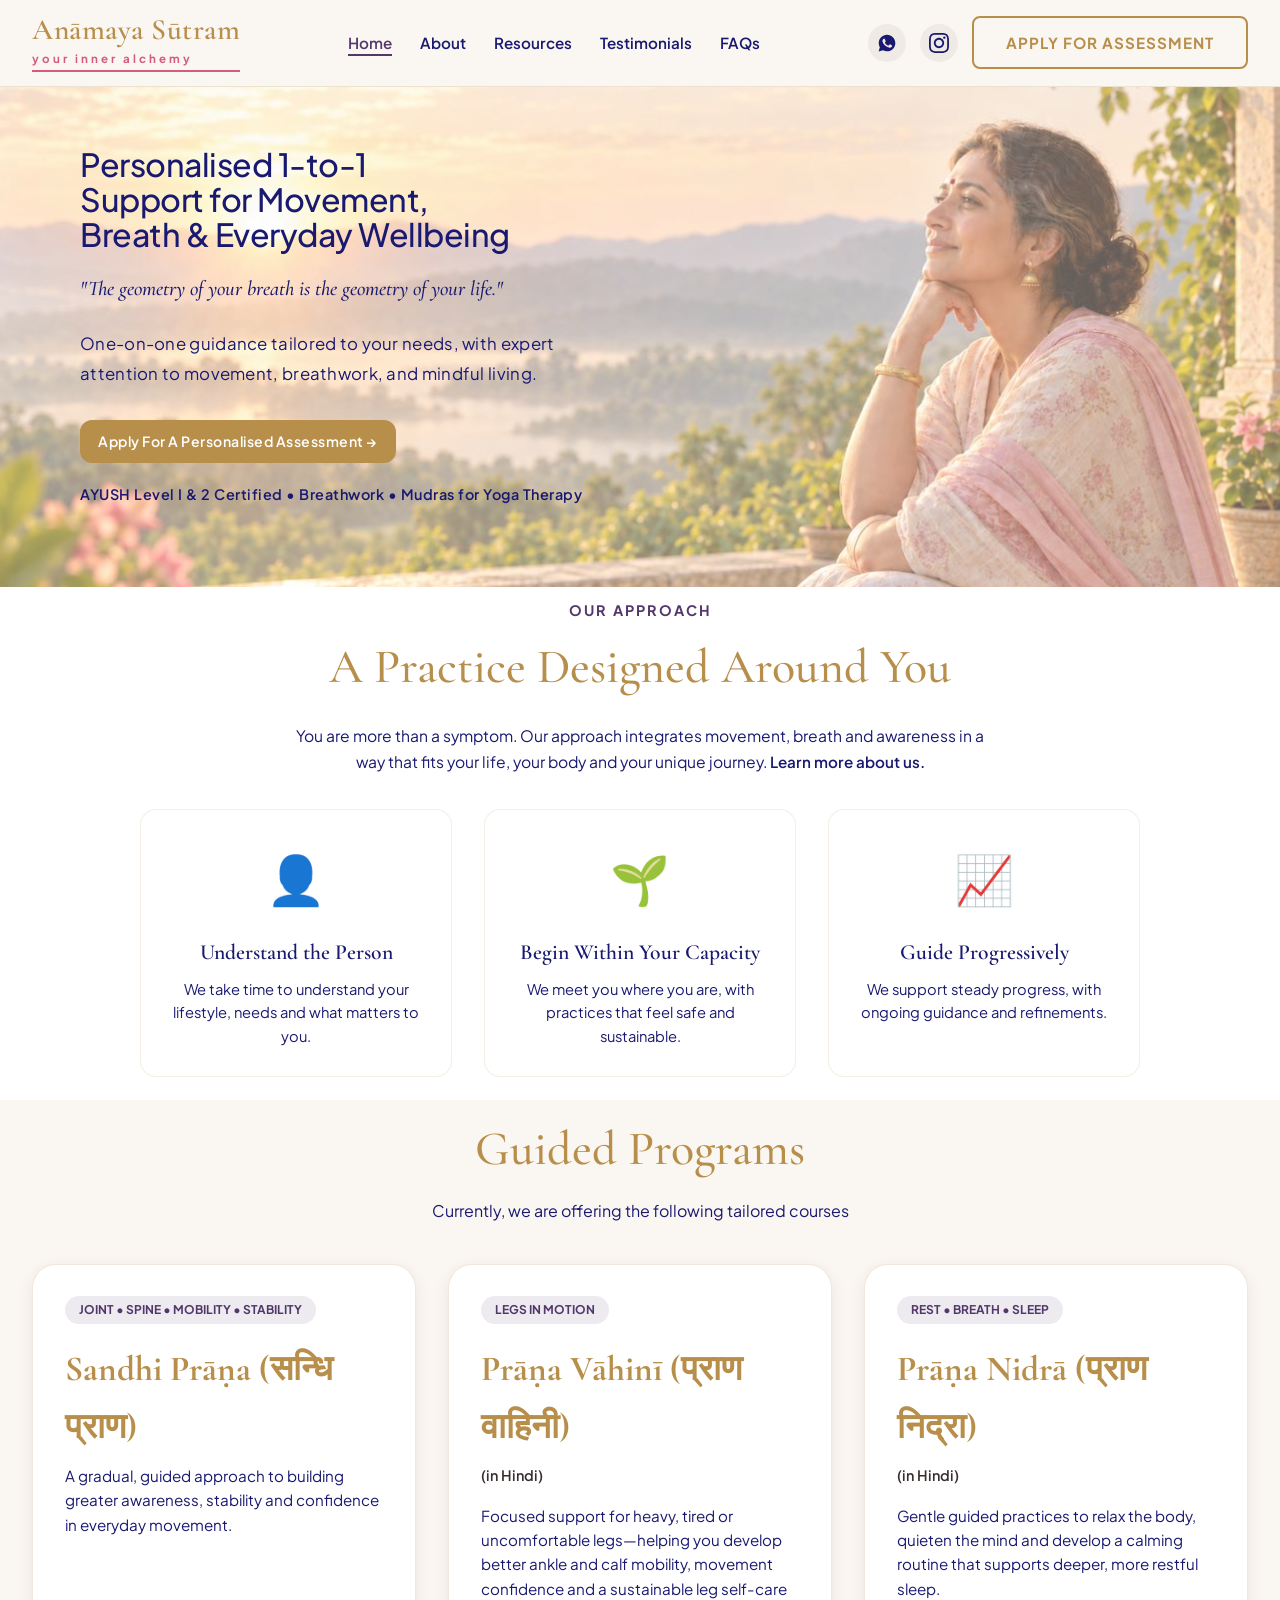
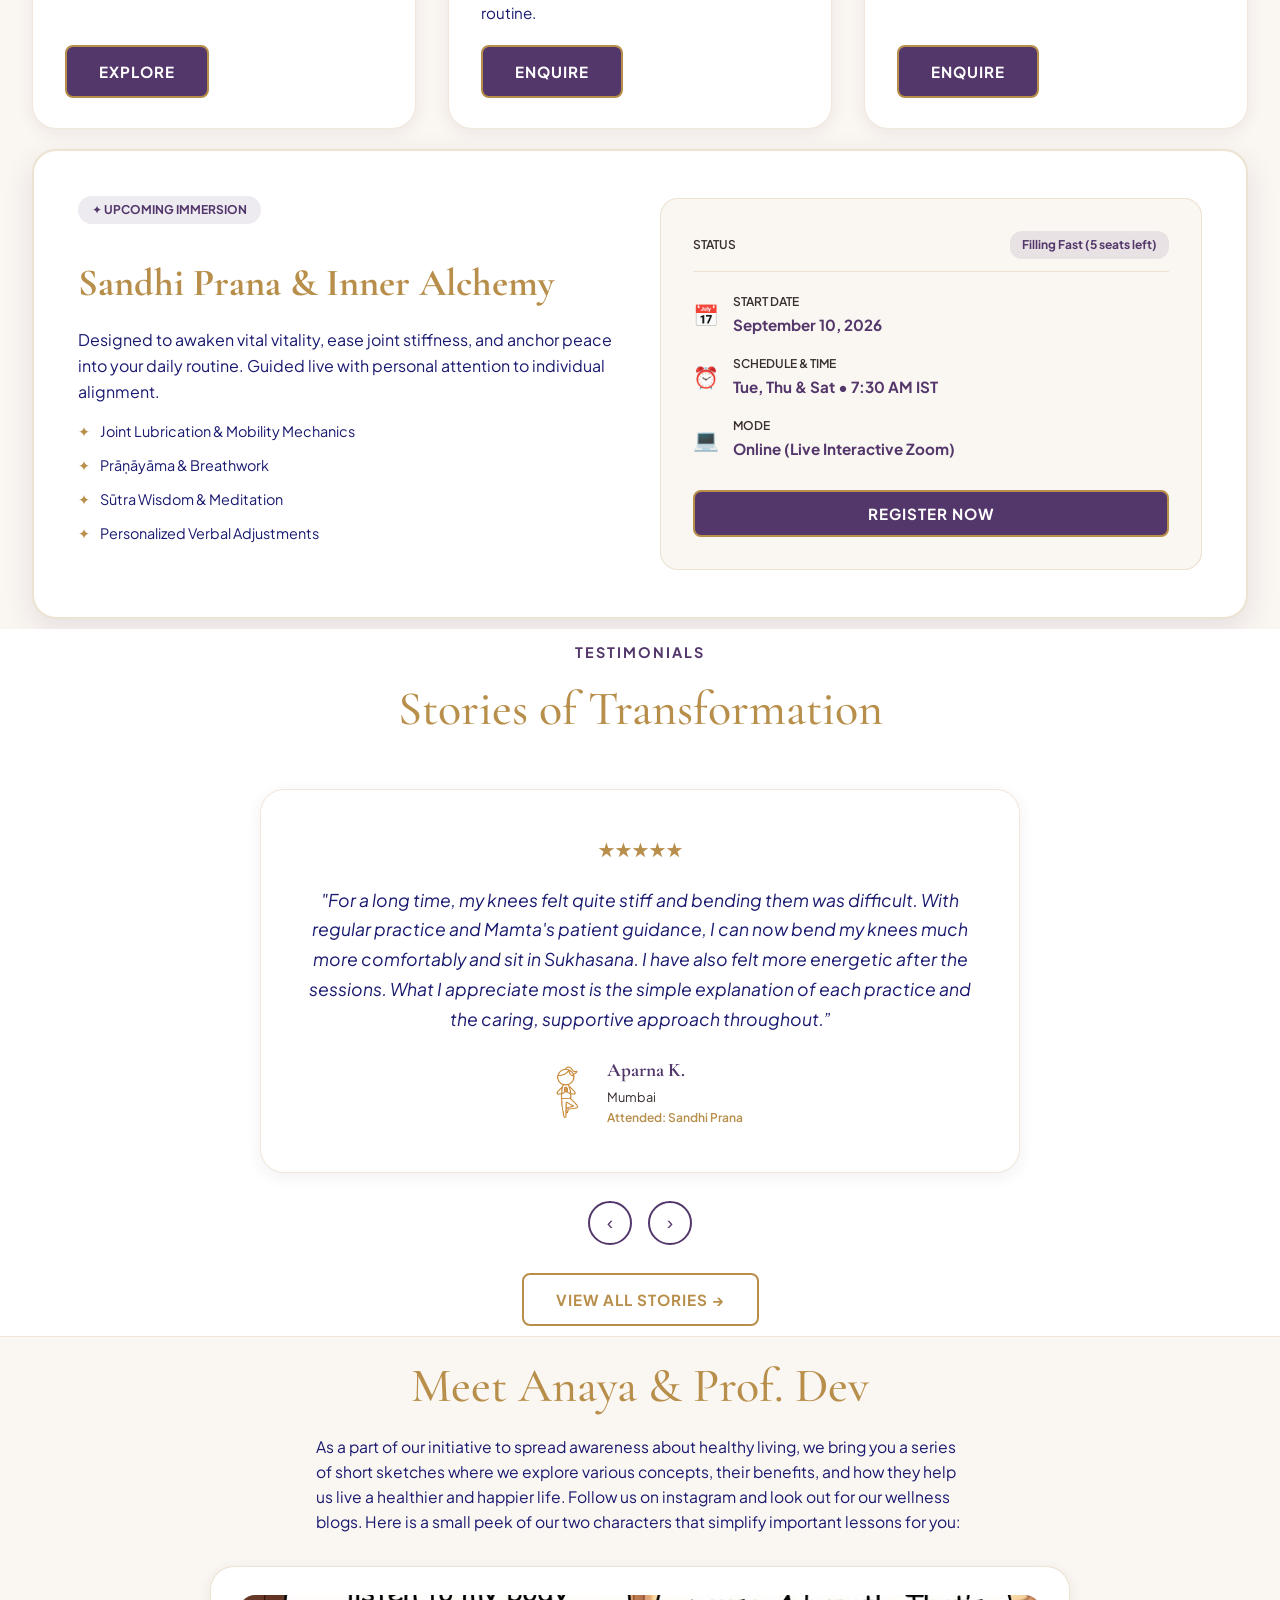
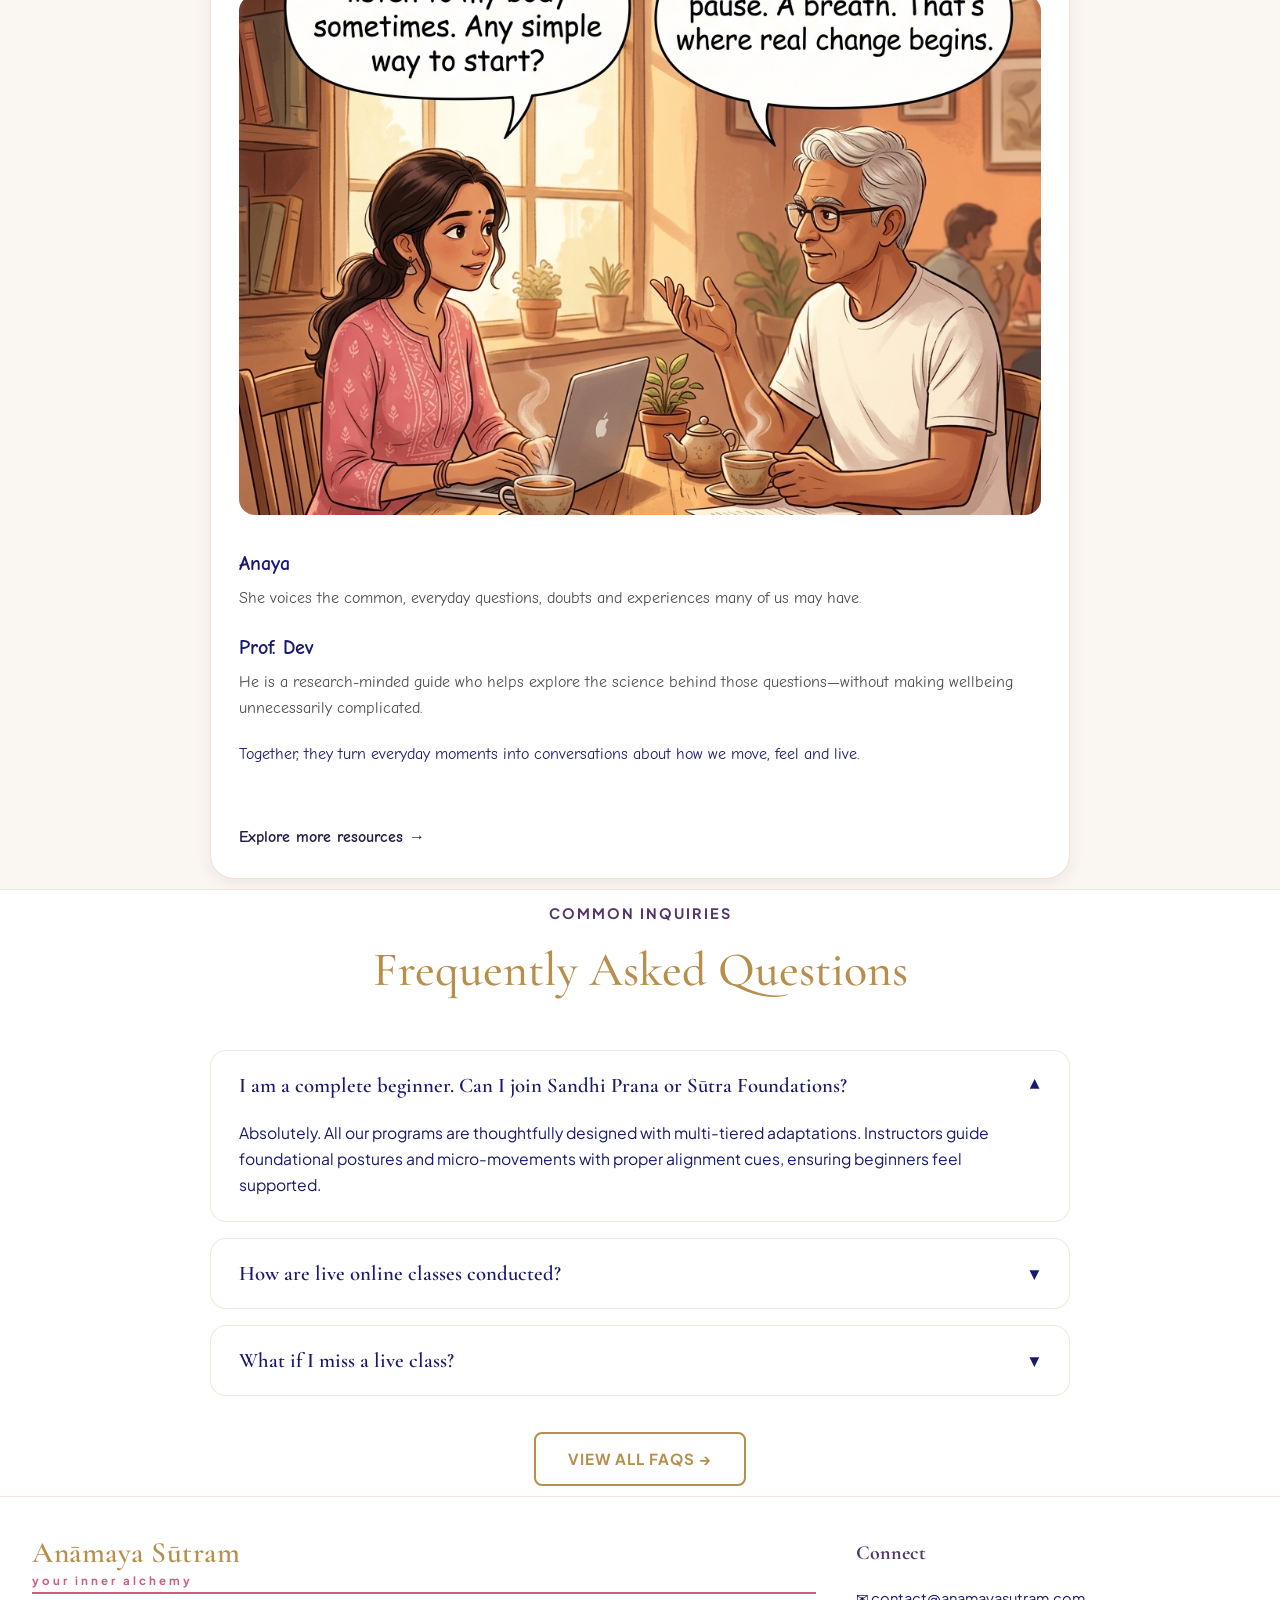
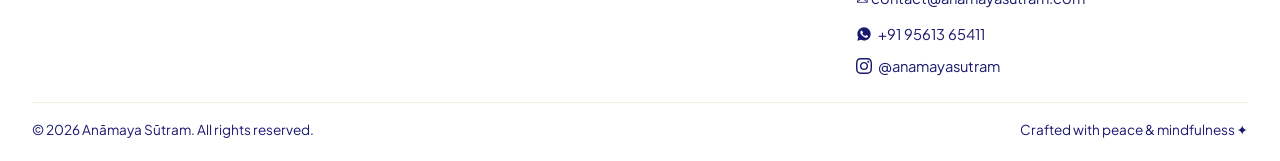
==== commit a601d765: "index.html: What-is section was removed; Our approach section is now placed right below hero" ====
--- a/index.html
+++ b/index.html
@@ -27,7 +27,7 @@
       <ul class="nav-links">
         <li><a href="index.html" class="nav-link active">Home</a></li>
         <!-- <li><a href="sandhi-prana.html" class="nav-link">Courses</a></li> -->
-        <li><a href="#what-is" class="nav-link">About</a></li>
+        <li><a href="about.html" class="nav-link">About</a></li>
         <li><a href="#anaya-prof-dev" class="nav-link">Resources</a></li>
         <li><a href="#testimonials" class="nav-link">Testimonials</a></li>
         <li><a href="#faqs" class="nav-link">FAQs</a></li>
@@ -119,8 +119,41 @@
       </div>
     </div> -->
   </section>
-
-  <!-- What is Anāmaya sūtram Section (Matching Screenshot 1) -->
+<!-- Why Practice With Us Section -->
+  <section class="section-padding" style="background: #ffffff;">
+    <div class="container">
+      <div class="text-center" style="margin-bottom: 48px;">
+        <span class="tagline-purple">Our Approach</span>
+        <h2 class="gold-section-title" style="margin-top: 4px;">A Practice Designed Around You</h2>
+        <p style="color: var(--color-midnight); max-width: 700px; margin: 16px auto 0; font-size: 0.98rem; line-height: 1.65;">
+          You are more than a symptom. Our approach integrates movement, breath and awareness in a way that fits your life, your body and your unique journey. <a href="about.html" class="nav-link">Learn more about us.</a>
+      </p>
+        </p>
+      </div>
+
+      <div class="approach-cards-grid">
+        <div class="approach-card">
+          <div class="approach-icon">👤</div>
+          <h3 class="approach-title">Understand the Person</h3>
+          <p class="approach-desc">We take time to understand your lifestyle, needs and what matters to you.</p>
+        </div>
+
+        <div class="approach-card">
+          <div class="approach-icon">🌱</div>
+          <h3 class="approach-title">Begin Within Your Capacity</h3>
+          <p class="approach-desc">We meet you where you are, with practices that feel safe and sustainable.</p>
+        </div>
+
+        <div class="approach-card">
+          <div class="approach-icon">📈</div>
+          <h3 class="approach-title">Guide Progressively</h3>
+          <p class="approach-desc">We support steady progress, with ongoing guidance and refinements.</p>
+        </div>
+      </div>
+    </div>
+  </section>
+
+  <!-- What is Anāmaya sūtram Section (Matching Screenshot 1)
   <section class="section-what-is" id="what-is">
     <div class="container">
       <h2 class="gold-section-title">What is Anāmaya Sūtram?</h2>
@@ -129,10 +162,9 @@
       </div>
 
       <p class="science-desc">
-        We provide science-backed courses combining yoga, breathwork and mindfulness. <a href="about.html" class="nav-link">Learn more about us.</a>
-      </p>
-    </div>
-  </section>
+        We provide science-backed courses combining yoga, breathwork and mindfulness. 
+    </div>
+  </section> -->
 
   <!-- Guided Programs Section -->
   <section class="section-padding bg-ivory" id="programs">
@@ -193,53 +225,7 @@
     </div>
   </section>
 
-  <!-- Why Practice With Us Section -->
-  <section class="section-padding" style="background: #ffffff;">
-    <div class="container">
-      <div class="text-center" style="margin-bottom: 40px;">
-        <span class="tagline-purple">Our Approach</span>
-        <h2 class="gold-section-title" style="margin-top: 4px;">Why Practice With Us</h2>
-      </div>
-
-      <div style="max-width: 760px; margin: 0 auto;">
-        <p class="text-left" style="margin-bottom: 24px;">
-          At Anāmaya Sūtram, practice is not about forcing the body or following a one-size-fits-all routine. It is about understanding your present needs and progressing with awareness.
-        </p>
-
-        <ul style="list-style: none; display: flex; flex-direction: column; gap: 16px; margin-bottom: 24px;">
-          <li style="font-size: 0.95rem; color: var(--color-midnight); display: flex; align-items: flex-start; gap: 12px;">
-            <span style="color: var(--color-gold); font-weight: 700; flex-shrink: 0;">✦</span>
-            <span>Personalised practices suited to your body and comfort</span>
-          </li>
-          <li style="font-size: 0.95rem; color: var(--color-midnight); display: flex; align-items: flex-start; gap: 12px;">
-            <span style="color: var(--color-gold); font-weight: 700; flex-shrink: 0;">✦</span>
-            <span>A thoughtful blend of breathwork, therapeutic movement and supportive mudras</span>
-          </li>
-          <li style="font-size: 0.95rem; color: var(--color-midnight); display: flex; align-items: flex-start; gap: 12px;">
-            <span style="color: var(--color-gold); font-weight: 700; flex-shrink: 0;">✦</span>
-            <span>Gentle, gradual progression without pressure</span>
-          </li>
-          <li style="font-size: 0.95rem; color: var(--color-midnight); display: flex; align-items: flex-start; gap: 12px;">
-            <span style="color: var(--color-gold); font-weight: 700; flex-shrink: 0;">✦</span>
-            <span>Regular observation, feedback and practice modifications</span>
-          </li>
-          <li style="font-size: 0.95rem; color: var(--color-midnight); display: flex; align-items: flex-start; gap: 12px;">
-            <span style="color: var(--color-gold); font-weight: 700; flex-shrink: 0;">✦</span>
-            <span>Simple explanations that help you understand the purpose behind each practice</span>
-          </li>
-          <li style="font-size: 0.95rem; color: var(--color-midnight); display: flex; align-items: flex-start; gap: 12px;">
-            <span style="color: var(--color-gold); font-weight: 700; flex-shrink: 0;">✦</span>
-            <span>Practical routines designed to become part of everyday life</span>
-          </li>
-        </ul>
-
-        <p style="font-size: 0.95rem; color: var(--color-midnight); line-height: 1.65; font-style: italic; font-weight: 600;">
-          Because meaningful change begins when practice is understood, personalised and sustained.
-        </p>
-      </div>
-    </div>
-  </section>
-
+  
   <!-- Upcoming Batch Section -->
   <section class="section-padding bg-ivory">
     <div class="container">
--- a/css/style.css
+++ b/css/style.css
@@ -375,7 +375,7 @@
   padding: 8px 16px;
   border-radius: 12px;
   font-family: var(--font-body);
-  font-size: 0.75rem;
+  font-size: 0.88rem;
   font-weight: 600;
   letter-spacing: 0.5px;
   text-decoration: none;
@@ -712,12 +712,68 @@
   flex-wrap: wrap;
 }
 
-/* Feature Cards Grid (Core Pillars) */
-.cards-grid {
+/* Approach Cards Grid */
+.approach-cards-grid {
   display: grid;
-  grid-template-columns: repeat(auto-fit, minmax(260px, 1fr));
-  gap: 28px;
-  margin-top: 40px;
+  grid-template-columns: repeat(3, 1fr);
+  transform: translateY(-13px);
+  gap: 32px;
+  max-width: 1000px;
+  margin: 0 auto;
+}
+
+@media (max-width: 1024px) {
+  .approach-cards-grid {
+    grid-template-columns: repeat(2, 1fr);
+    gap: 24px;
+  }
+}
+
+@media (max-width: 640px) {
+  .approach-cards-grid {
+    grid-template-columns: 1fr;
+    gap: 20px;
+  }
+}
+
+.approach-card {
+  text-align: center;
+  padding: 28px 20px;
+  background: #ffffff;
+  border-radius: 16px;
+  border: 1px solid rgba(184, 142, 75, 0.15);
+  display: flex;
+  flex-direction: column;
+  align-items: center;
+  gap: 12px;
+  transition: all 0.3s ease;
+}
+
+.approach-card:hover {
+  border-color: var(--color-gold);
+  box-shadow: 0 4px 16px rgba(184, 142, 75, 0.12);
+}
+
+.approach-icon {
+  font-size: 3rem;
+  margin-bottom: 8px;
+}
+
+.approach-title {
+  font-family: var(--font-heading);
+  font-size: 1.35rem;
+  color: var(--color-midnight);
+  font-weight: 600;
+  margin: 0;
+  line-height: 1.3;
+}
+
+.approach-desc {
+  font-size: 0.92rem;
+  color: var(--color-midnight);
+  line-height: 1.6;
+  margin: 0;
+  font-weight: 400;
 }
 
 .feature-card {
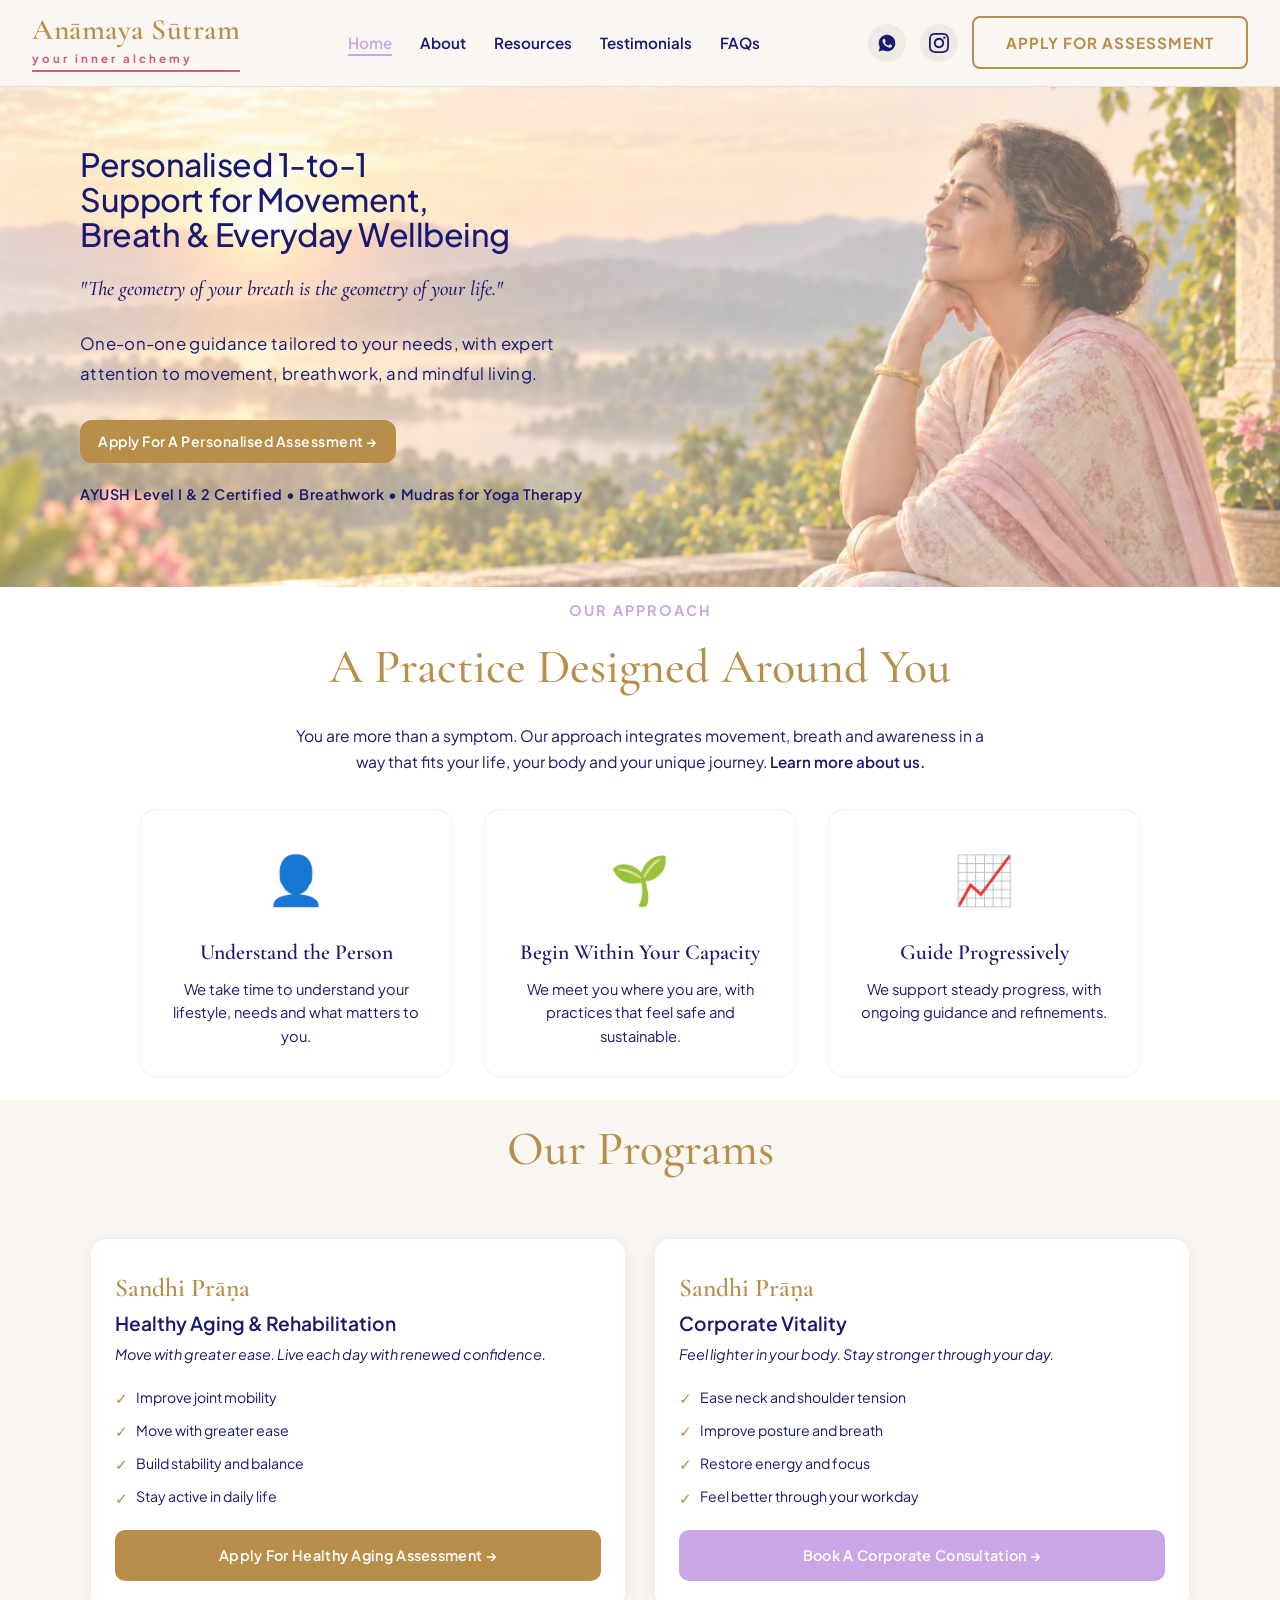
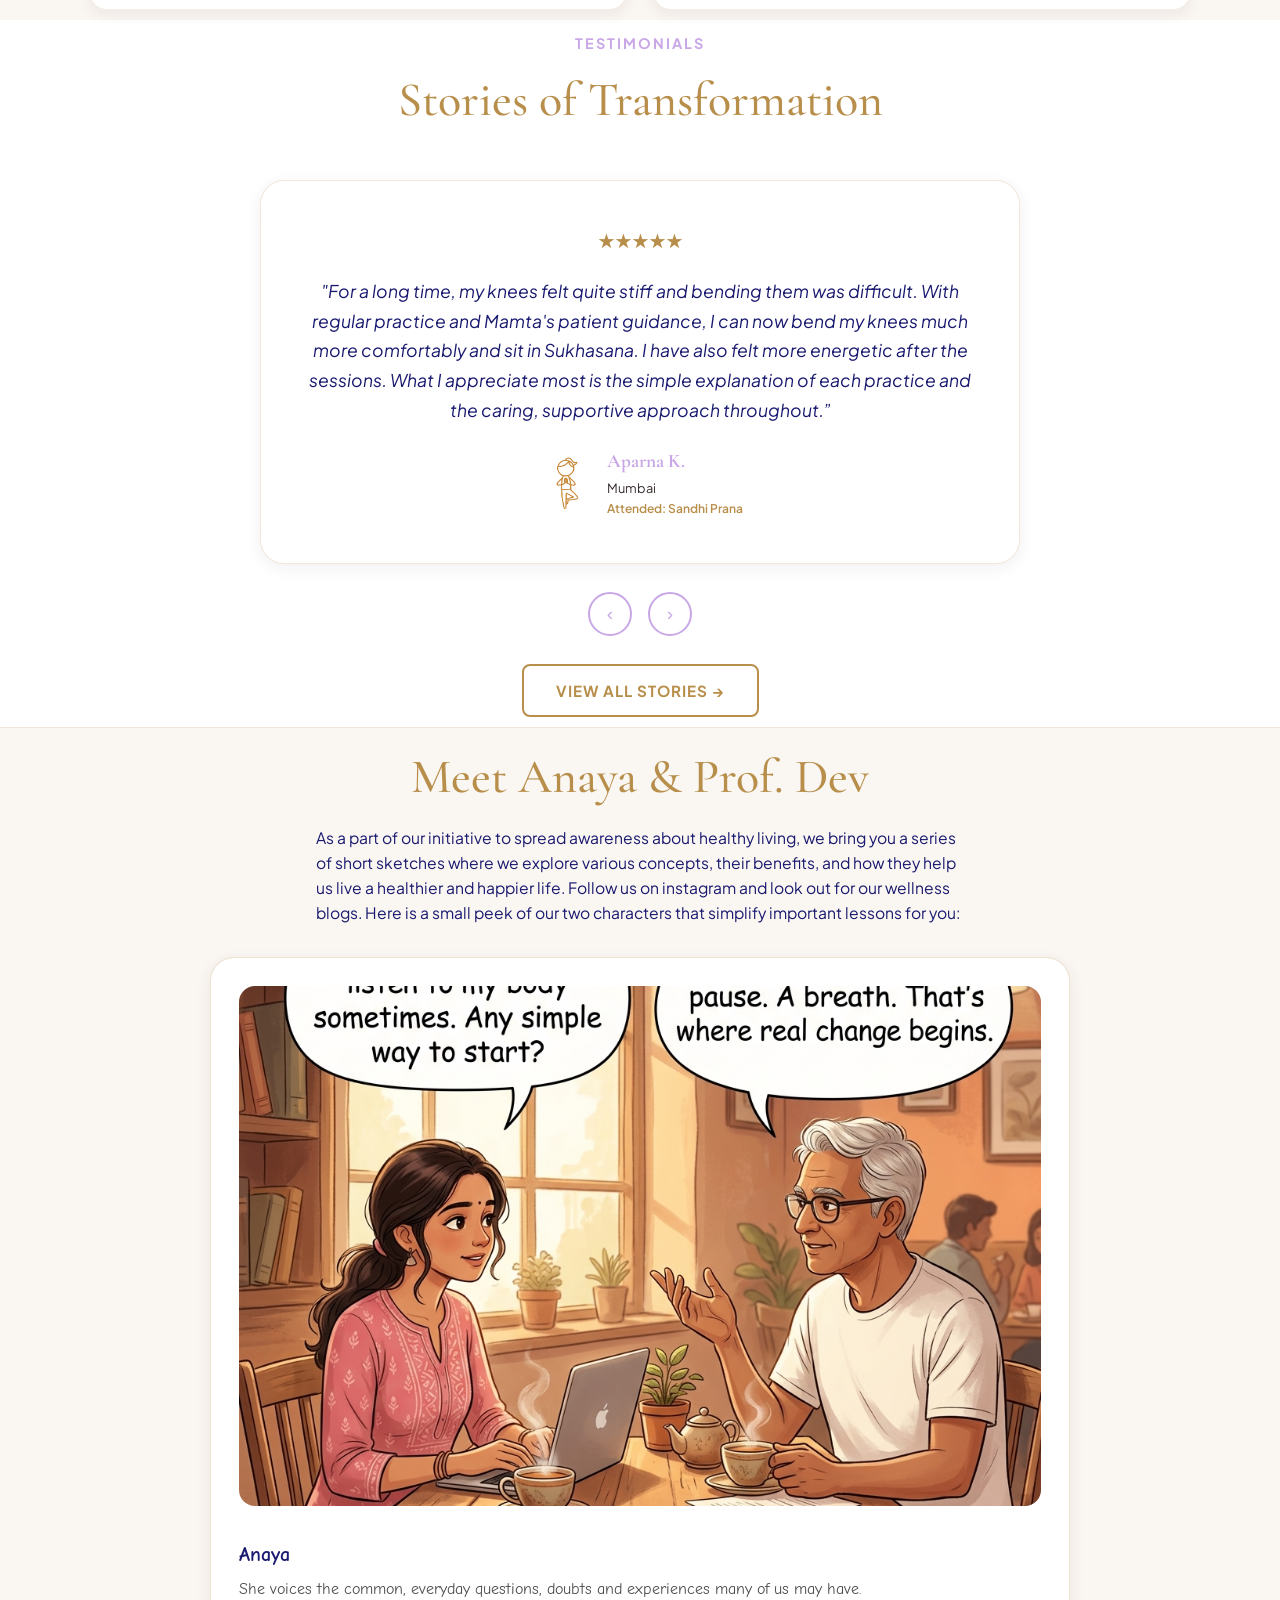
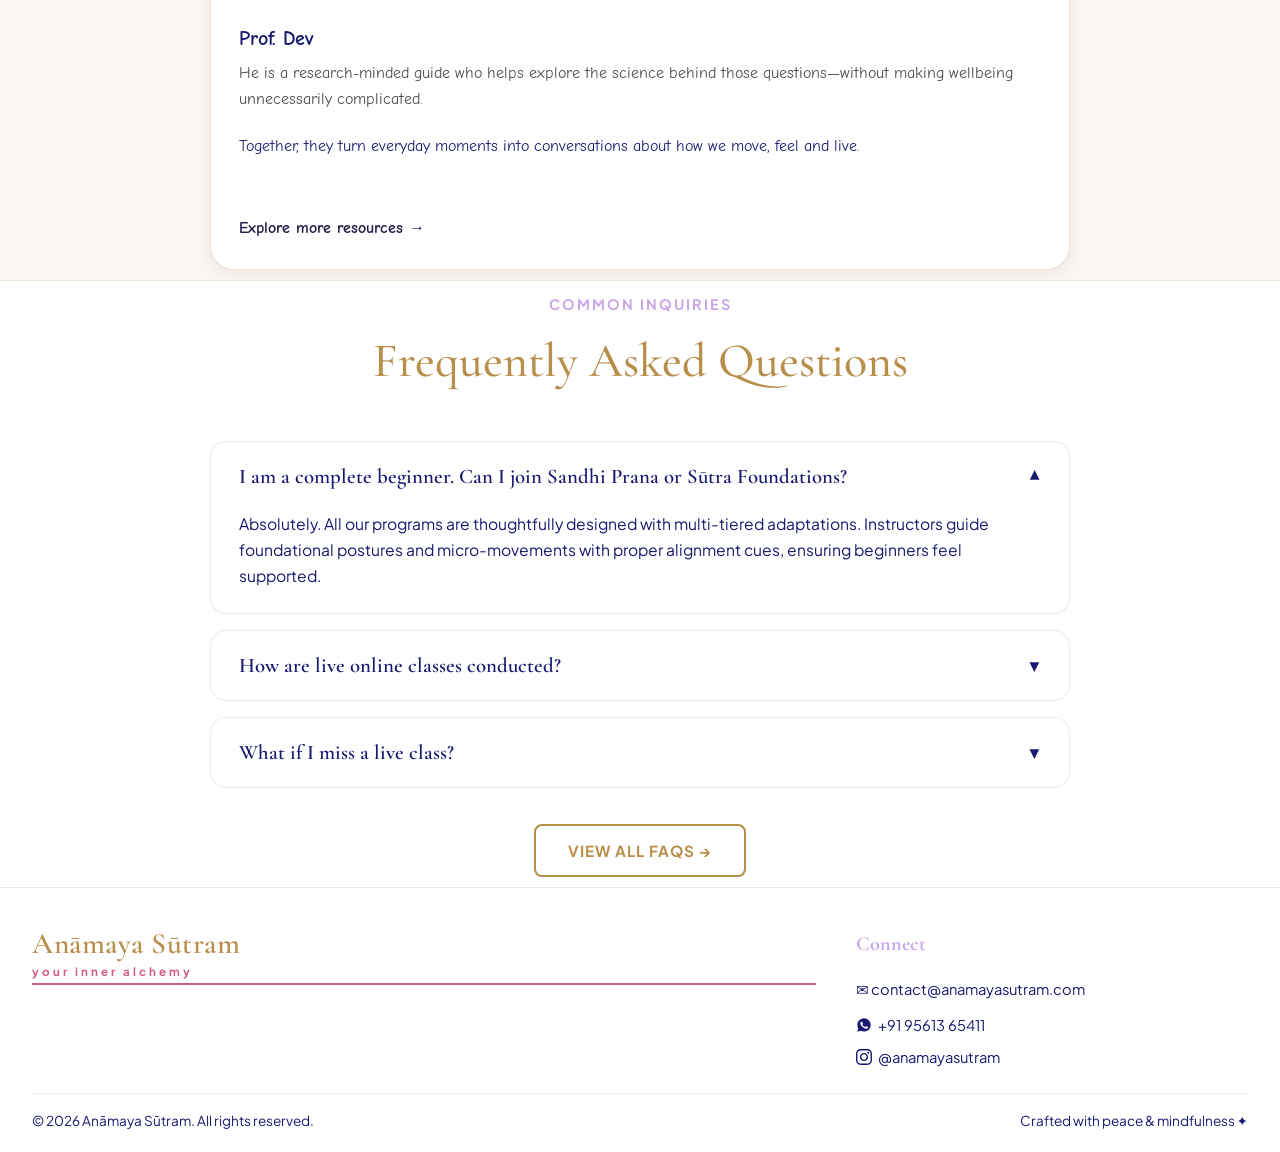
==== commit 40496fe1: "index.html: the programs now talk about Sandhi prana programs only; teh style was slightly modified" ====
--- a/index.html
+++ b/index.html
@@ -169,57 +169,49 @@
   <!-- Guided Programs Section -->
   <section class="section-padding bg-ivory" id="programs">
     <div class="container">
-      <div class="text-center">
-        <h2 class="gold-section-title">Guided Programs</h2>
-        <p style="color: var(--color-midnight); max-width: 580px; margin: 8px auto 0 auto;">
-          Currently, we are offering the following tailored courses
-        </p>
-      </div>
-
-      <div class="programs-grid">
-        <!-- Sandhi Prana Card -->
-        <div class="program-card">
-          <div>
-            <span class="program-tag">Joint • Spine • Mobility • Stability</span>
-            <h3 class="program-title">Sandhi Prāṇa (सन्धि प्राण)</h3>
-            <p class="program-desc">
-              A gradual, guided approach to building greater awareness, stability and confidence in everyday movement.
-            </p>
-          </div>
-          <div class="program-actions">
-            <a href="sandhi-prana.html" class="btn btn-purple">EXPLORE</a>
-            <!-- <a href="https://forms.gle/iVX7P1jNjBqUxD1g9" target="_blank" rel="noopener noreferrer" class="btn btn-gold-outline">ENQUIRE</a> -->
-          </div>
-        </div>
-
-        <!-- Prana Vahini Card -->
-        <div class="program-card">
-          <div>
-            <span class="program-tag">Legs in Motion</span>
-            <h3 class="program-title">Prāṇa Vāhinī (प्राण वाहिनी)</h3>
-            <div class="program-subtitle" style="font-size: 0.9rem; color: var(--color-muted);">(in Hindi)</div>
-            <p class="program-desc">
-              Focused support for heavy, tired or uncomfortable legs—helping you develop better ankle and calf mobility, movement confidence and a sustainable leg self-care routine.
-            </p>
-          </div>
-          <div class="program-actions">
-            <a href="https://forms.gle/iVX7P1jNjBqUxD1g9" target="_blank" rel="noopener noreferrer" class="btn btn-purple">ENQUIRE</a>
-          </div>
-        </div>
-
-        <!-- Prana Nidra Card -->
-        <div class="program-card">
-          <div>
-            <span class="program-tag">Rest • Breath • Sleep</span>
-            <h3 class="program-title">Prāṇa Nidrā (प्राण निद्रा)</h3>
-            <div class="program-subtitle" style="font-size: 0.9rem; color: var(--color-muted);">(in Hindi)</div>
-            <p class="program-desc">
-              Gentle guided practices to relax the body, quieten the mind and develop a calming routine that supports deeper, more restful sleep.
-            </p>
-          </div>
-          <div class="program-actions">
-            <a href="https://forms.gle/iVX7P1jNjBqUxD1g9" target="_blank" rel="noopener noreferrer" class="btn btn-purple">ENQUIRE</a>
-          </div>
+      <div class="text-center" style="margin-bottom: 48px;">
+        <h2 class="gold-section-title">Our Programs</h2>
+      </div>
+
+      <div class="programs-grid-two">
+        <!-- Healthy Aging Program -->
+        <div class="program-card-featured">
+          <div class="program-featured-header">
+            <h3 class="program-featured-title">Sandhi Prāṇa</h3>
+            <p class="program-featured-subtitle">Healthy Aging & Rehabilitation</p>
+            <p class="program-featured-tagline">Move with greater ease. Live each day with renewed confidence.</p>
+          </div>
+
+          <div class="program-featured-content">
+            <ul class="program-featured-list">
+              <li>Improve joint mobility</li>
+              <li>Move with greater ease</li>
+              <li>Build stability and balance</li>
+              <li>Stay active in daily life</li>
+            </ul>
+          </div>
+
+          <a href="https://forms.gle/iVX7P1jNjBqUxD1g9" target="_blank" rel="noopener noreferrer" class="btn btn-program-gold">Apply for Healthy Aging Assessment →</a>
+        </div>
+
+        <!-- Corporate Vitality Program -->
+        <div class="program-card-featured">
+          <div class="program-featured-header">
+            <h3 class="program-featured-title">Sandhi Prāṇa</h3>
+            <p class="program-featured-subtitle">Corporate Vitality</p>
+            <p class="program-featured-tagline">Feel lighter in your body. Stay stronger through your day.</p>
+          </div>
+
+          <div class="program-featured-content">
+            <ul class="program-featured-list">
+              <li>Ease neck and shoulder tension</li>
+              <li>Improve posture and breath</li>
+              <li>Restore energy and focus</li>
+              <li>Feel better through your workday</li>
+            </ul>
+          </div>
+
+          <a href="https://forms.gle/iVX7P1jNjBqUxD1g9" target="_blank" rel="noopener noreferrer" class="btn btn-program-purple">Book a Corporate Consultation →</a>
         </div>
       </div>
     </div>
@@ -227,7 +219,8 @@
 
   
   <!-- Upcoming Batch Section -->
-  <section class="section-padding bg-ivory">
+    <!--Commented out for now; but can be used when u want to advertise live sessions  -->
+  <!-- <section class="section-padding bg-ivory">
     <div class="container">
       <div class="batch-container">
         <div class="batch-grid">
@@ -244,9 +237,9 @@
               <li>Sūtra Wisdom &amp; Meditation</li>
               <li>Personalized Verbal Adjustments</li>
             </ul>
-          </div>
-
-          <div class="batch-card-right">
+          </div> -->
+
+          <!-- <div class="batch-card-right">
             <div
               style="display: flex; justify-content: space-between; align-items: center; border-bottom: 1px solid rgba(184,142,75,0.2); padding-bottom: 12px; margin-bottom: 20px;">
               <span
@@ -286,7 +279,7 @@
         </div>
       </div>
     </div>
-  </section>
+  </section> -->
 
   <!-- Practitioner Testimonials Section (id="testimonials") -->
   <section class="section-padding" style="background: #ffffff;" id="testimonials">
--- a/css/style.css
+++ b/css/style.css
@@ -5,7 +5,7 @@
   --color-burgundy: #7B1418;
   --color-gold: #B88E4B;
   --color-gold-bright: #D4AF6D;
-  --color-purple: #53376B;
+  --color-purple: #c9a7e7;
   --color-purple-hover: #412856;
   --color-indigo: #201D48;
   --color-green: #3D6843;
@@ -634,6 +634,156 @@
   }
 }
 
+/* New Two-Program Featured Grid */
+.programs-grid-two {
+  display: grid;
+  grid-template-columns: repeat(2, 1fr);
+  gap: 28px;
+  margin-top: 32px;
+  max-width: 1100px;
+  margin-left: auto;
+  margin-right: auto;
+}
+
+@media (max-width: 1024px) {
+  .programs-grid-two {
+    grid-template-columns: 1fr;
+    gap: 24px;
+    margin-top: 28px;
+  }
+}
+
+.program-card-featured {
+  background: #ffffff;
+  border-radius: 16px;
+  padding: 28px 24px;
+  border: 1px solid rgba(184, 142, 75, 0.15);
+  box-shadow: var(--shadow-sm);
+  display: flex;
+  flex-direction: column;
+  justify-content: space-between;
+  transition: all 0.3s ease;
+}
+
+.program-card-featured:hover {
+  border-color: var(--color-gold);
+  box-shadow: 0 4px 16px rgba(184, 142, 75, 0.12);
+}
+
+.program-featured-header {
+  margin-bottom: 20px;
+}
+
+.program-featured-title {
+  font-family: var(--font-heading);
+  font-size: 1.6rem;
+  color: var(--color-gold);
+  margin: 0 0 2px 0;
+  font-weight: 600;
+}
+
+.program-featured-subtitle {
+  font-size: 1.2rem;
+  color: var(--color-midnight);
+  margin: 0 0 8px 0;
+  font-weight: 600;
+  line-height: 1.3;
+}
+
+.program-featured-tagline {
+  font-size: 0.9rem;
+  color: var(--color-midnight);
+  margin: 0;
+  font-style: italic;
+  line-height: 1.5;
+  font-weight: 400;
+}
+
+.program-featured-content {
+  margin-bottom: 20px;
+}
+
+.program-featured-list {
+  list-style: none;
+  margin: 0;
+  padding: 0;
+  display: flex;
+  flex-direction: column;
+  gap: 8px;
+}
+
+.program-featured-list li {
+  font-size: 0.88rem;
+  color: var(--color-midnight);
+  display: flex;
+  align-items: center;
+  gap: 8px;
+}
+
+.program-featured-list li::before {
+  content: '✓';
+  color: var(--color-gold);
+  font-weight: 700;
+  font-size: 0.95rem;
+  flex-shrink: 0;
+}
+
+.btn-program-gold {
+  display: inline-flex;
+  align-items: center;
+  justify-content: center;
+  padding: 12px 24px;
+  border-radius: 10px;
+  font-family: var(--font-body);
+  font-size: 0.9rem;
+  font-weight: 600;
+  letter-spacing: 0.3px;
+  text-decoration: none;
+  text-transform: capitalize;
+  cursor: pointer;
+  transition: all 0.25s ease;
+  background-color: var(--color-gold);
+  color: #ffffff;
+  border: 2px solid var(--color-gold);
+  width: 100%;
+  gap: 6px;
+}
+
+.btn-program-gold:hover {
+  background-color: var(--color-gold-bright);
+  border-color: var(--color-gold-bright);
+  transform: translateY(-2px);
+  box-shadow: var(--shadow-sm);
+}
+
+.btn-program-purple {
+  display: inline-flex;
+  align-items: center;
+  justify-content: center;
+  padding: 12px 24px;
+  border-radius: 10px;
+  font-family: var(--font-body);
+  font-size: 0.9rem;
+  font-weight: 600;
+  letter-spacing: 0.3px;
+  text-decoration: none;
+  text-transform: capitalize;
+  cursor: pointer;
+  transition: all 0.25s ease;
+  background-color: var(--color-purple);
+  color: #ffffff;
+  border: 2px solid var(--color-purple);
+  width: 100%;
+  gap: 6px;
+}
+
+.btn-program-purple:hover {
+  background-color: var(--color-purple-hover);
+  border-color: var(--color-purple-hover);
+  transform: translateY(-2px);
+  box-shadow: var(--shadow-sm);
+}
+
 .program-card {
   background: #ffffff;
   border-radius: 24px;
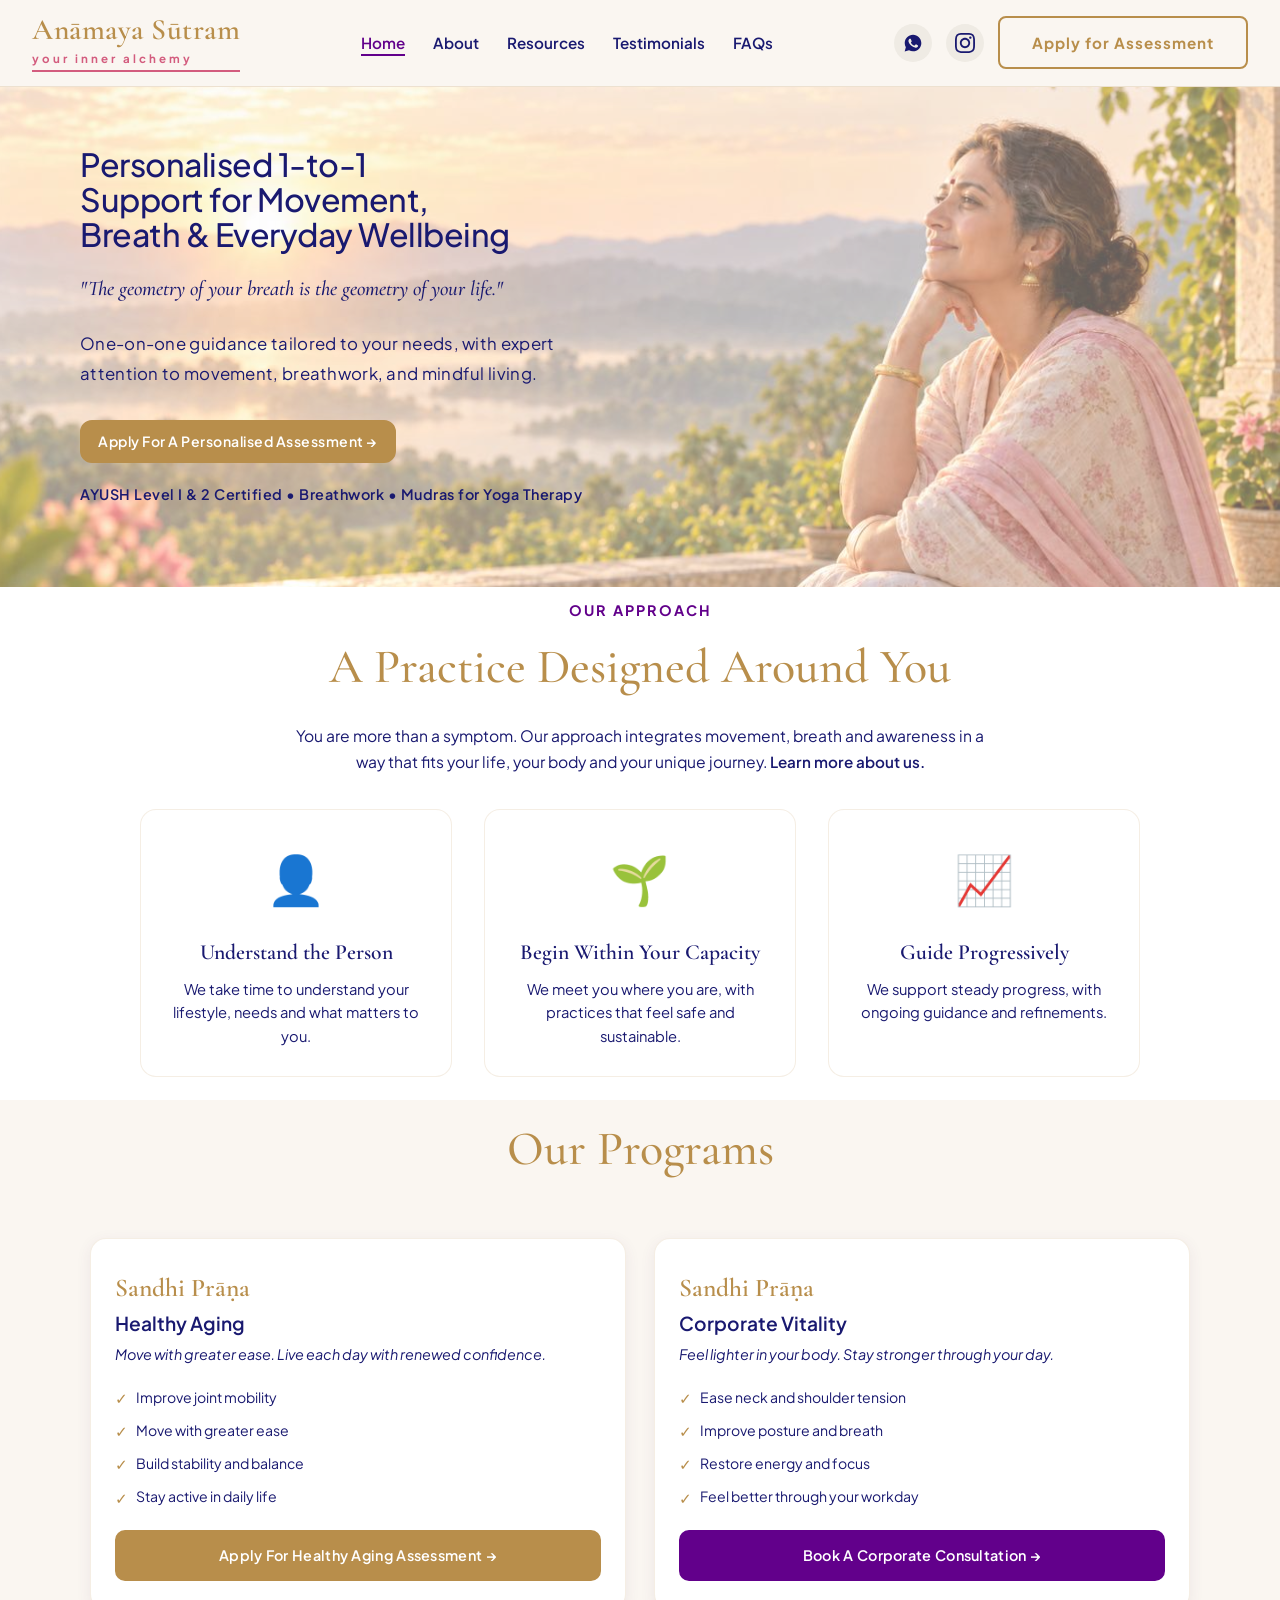
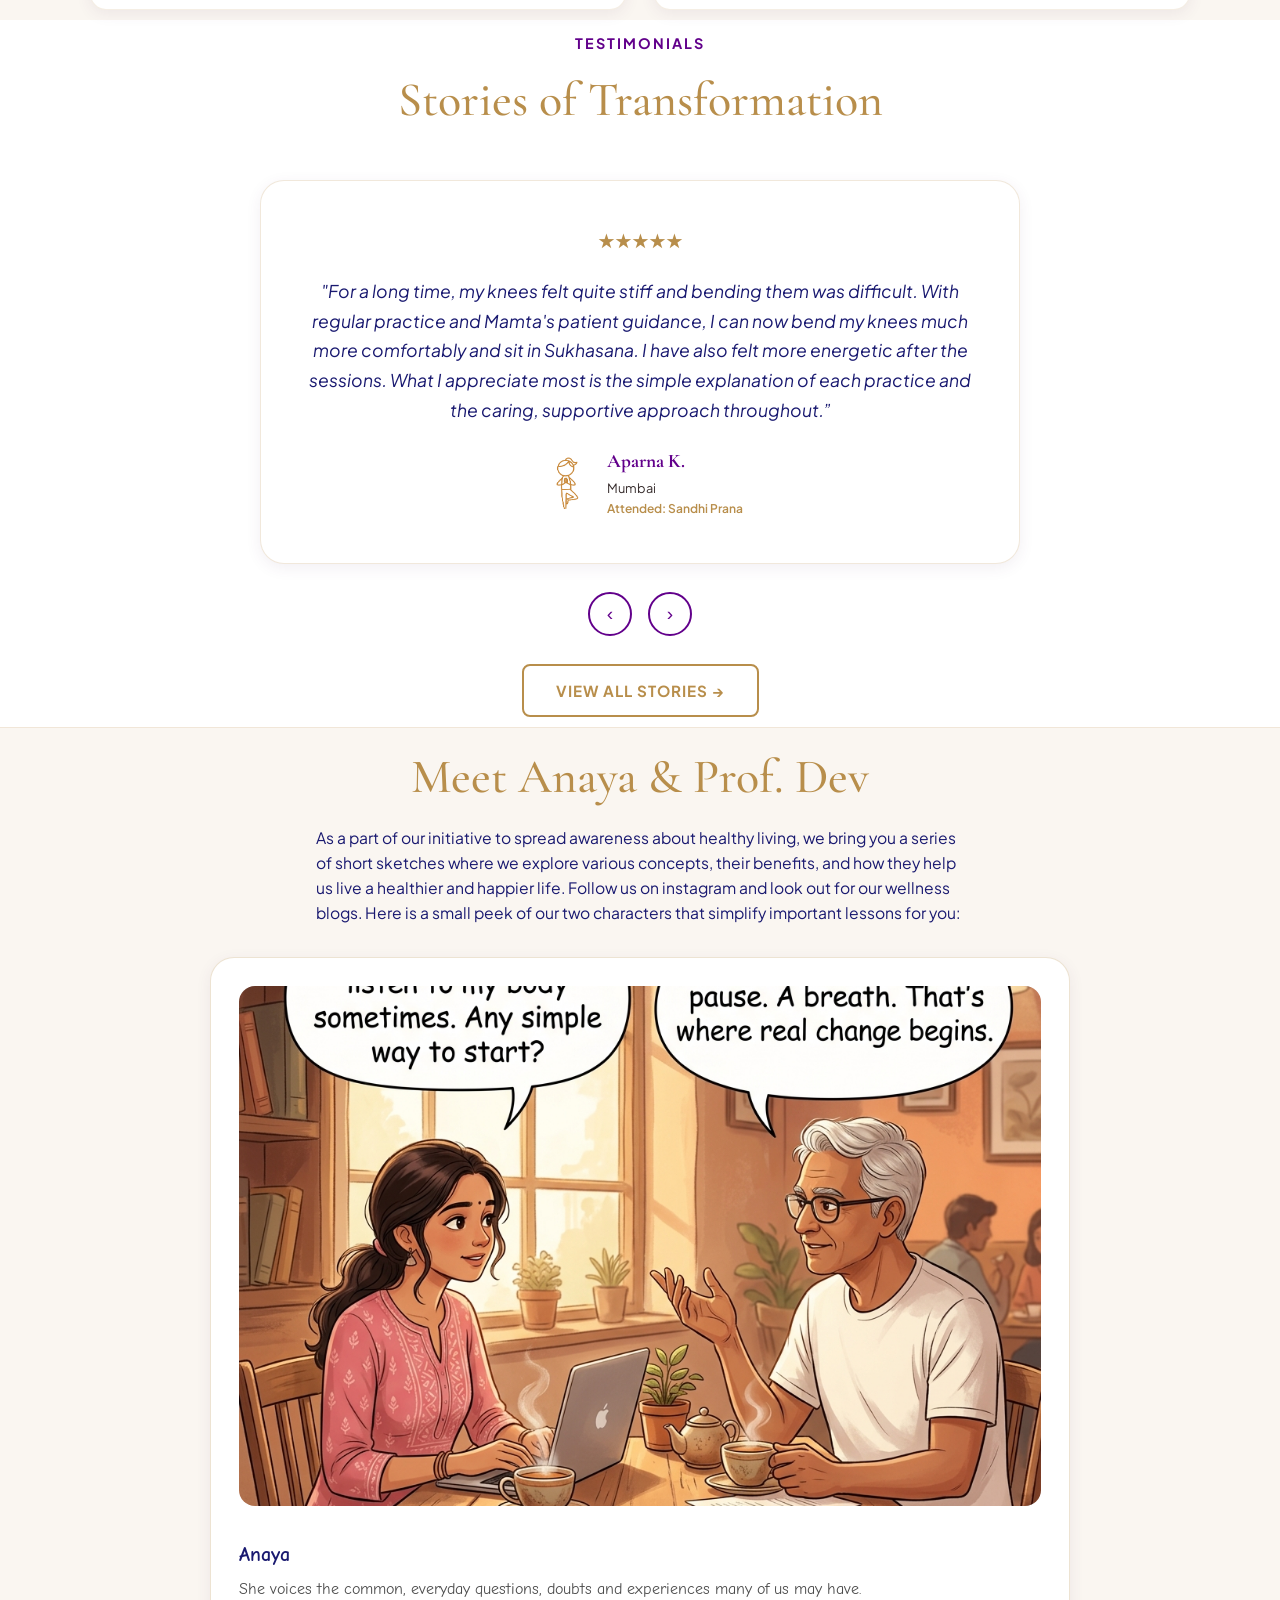
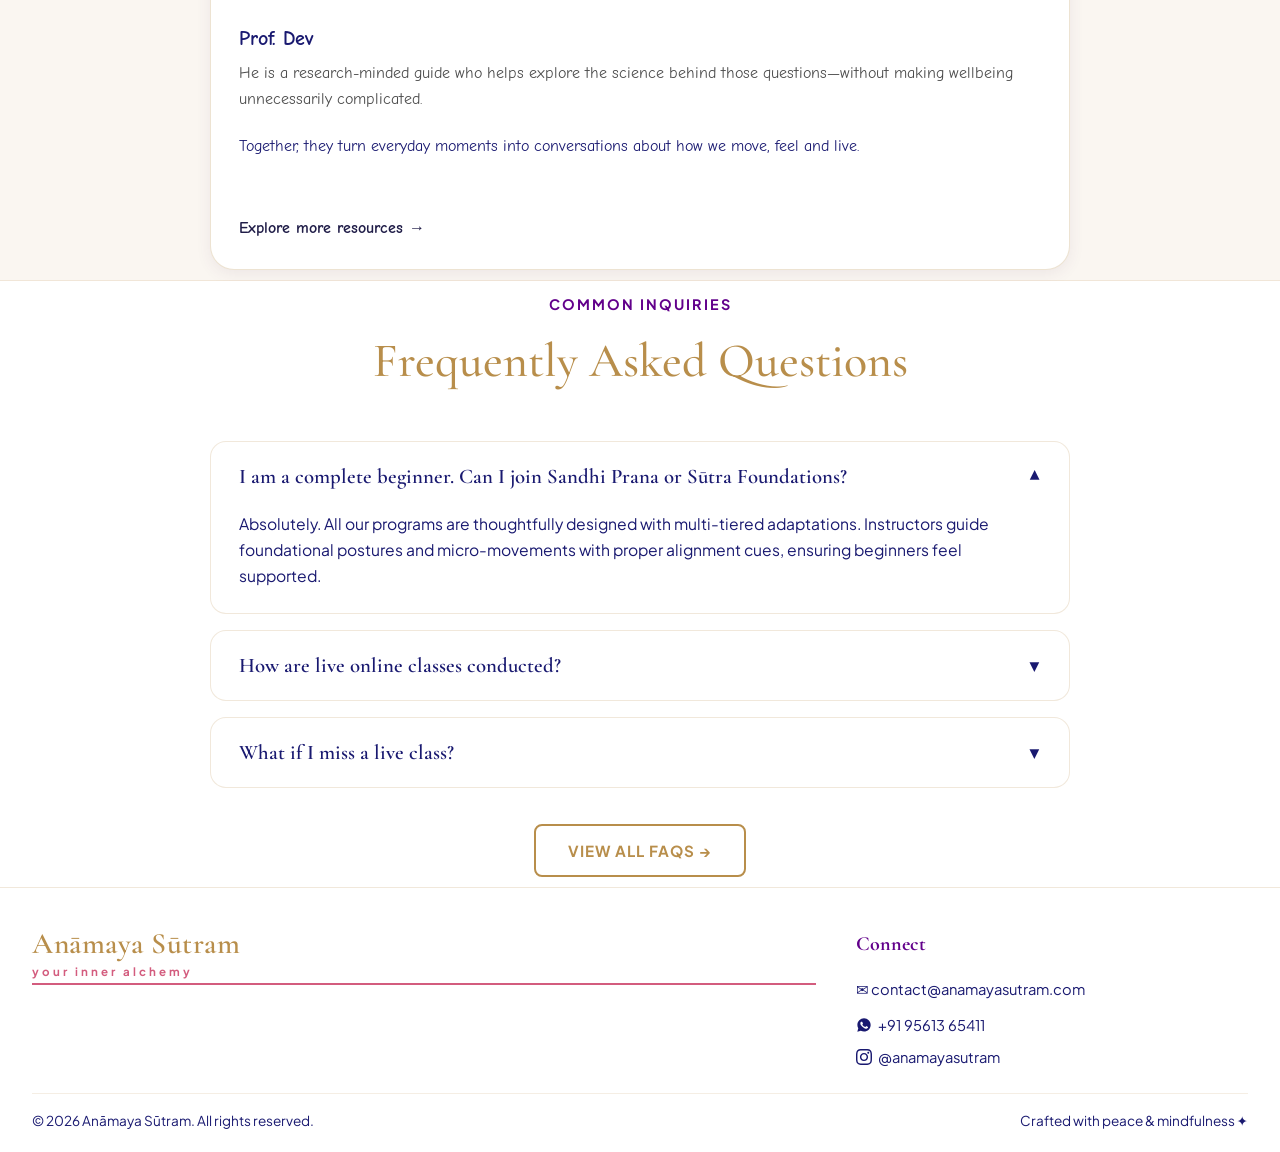
==== commit 733dbfbb: "Added new link for Sandhi Prana assessment" ====
--- a/index.html
+++ b/index.html
@@ -49,7 +49,7 @@
               d="M12 2.163c3.204 0 3.584.012 4.85.07 3.252.148 4.771 1.691 4.919 4.919.058 1.265.069 1.645.069 4.849 0 3.205-.012 3.584-.069 4.849-.149 3.225-1.664 4.771-4.919 4.919-1.266.058-1.644.07-4.85.07-3.204 0-3.584-.012-4.849-.07-3.26-.149-4.771-1.699-4.919-4.92-.058-1.265-.07-1.644-.07-4.849 0-3.204.013-3.583.07-4.849.149-3.227 1.664-4.771 4.919-4.919 1.266-.057 1.645-.069 4.849-.069zm0-2.163c-3.259 0-3.667.014-4.947.072-4.358.2-6.78 2.618-6.98 6.98-.059 1.281-.073 1.689-.073 4.948 0 3.259.014 3.668.072 4.948.2 4.358 2.618 6.78 6.98 6.98 1.281.058 1.689.072 4.948.072 3.259 0 3.668-.014 4.948-.072 4.354-.2 6.782-2.618 6.979-6.98.059-1.28.073-1.689.073-4.948 0-3.259-.014-3.667-.072-4.947-.196-4.354-2.617-6.78-6.979-6.98-1.281-.059-1.69-.073-4.949-.073zm0 5.838c-3.403 0-6.162 2.759-6.162 6.162s2.759 6.163 6.162 6.163 6.162-2.759 6.162-6.163c0-3.403-2.759-6.162-6.162-6.162zm0 10.162c-2.209 0-4-1.79-4-4 0-2.209 1.791-4 4-4s4 1.791 4 4c0 2.21-1.791 4-4 4zm6.406-11.845c-.796 0-1.441.645-1.441 1.44s.645 1.44 1.441 1.44c.795 0 1.439-.645 1.439-1.44s-.644-1.44-1.439-1.44z" />
           </svg>
         </a>
-        <a href="https://forms.gle/iVX7P1jNjBqUxD1g9" target="_blank" rel="noopener noreferrer" class="btn btn-gold-outline">Apply for Assessment</a>
+        <a href="https://forms.gle/pNHa3Q9pTXm5epXJA" target="_blank" rel="noopener noreferrer" class="btn btn-gold-outline">Apply for Assessment</a>
       </div>
 
       <button class="hamburger" aria-label="Toggle navigation">☰</button>
@@ -65,8 +65,6 @@
       <li><a href="#anaya-prof-dev">Resources</a></li>
       <li><a href="#testimonials">Testimonials</a></li>
       <li><a href="#faqs">FAQs</a></li>
-      <li><button onclick="openModal()" class="btn btn-purple" style="width: 100%; margin-top: 12px;">Apply for Assessment</button>
-      </li>
     </ul>
   </div>
 
@@ -91,7 +89,7 @@
       </p>
 
       <!-- Primary CTA Button -->
-      <a href="https://forms.gle/iVX7P1jNjBqUxD1g9" target="_blank" rel="noopener noreferrer" class="btn btn-health-enquiry">Apply for a Personalised Assessment →</a>
+      <a href="https://forms.gle/pNHa3Q9pTXm5epXJA" target="_blank" rel="noopener noreferrer" class="btn btn-health-enquiry">Apply for a Personalised Assessment →</a>
 
       <!-- Supporting Text -->
       <p class="hero-supporting-text">
@@ -178,7 +176,7 @@
         <div class="program-card-featured">
           <div class="program-featured-header">
             <h3 class="program-featured-title">Sandhi Prāṇa</h3>
-            <p class="program-featured-subtitle">Healthy Aging & Rehabilitation</p>
+            <p class="program-featured-subtitle">Healthy Aging</p>
             <p class="program-featured-tagline">Move with greater ease. Live each day with renewed confidence.</p>
           </div>
 
@@ -191,7 +189,7 @@
             </ul>
           </div>
 
-          <a href="https://forms.gle/iVX7P1jNjBqUxD1g9" target="_blank" rel="noopener noreferrer" class="btn btn-program-gold">Apply for Healthy Aging Assessment →</a>
+          <a href="https://forms.gle/pNHa3Q9pTXm5epXJA" target="_blank" rel="noopener noreferrer" class="btn btn-program-gold">Apply for Healthy Aging Assessment →</a>
         </div>
 
         <!-- Corporate Vitality Program -->
@@ -211,7 +209,7 @@
             </ul>
           </div>
 
-          <a href="https://forms.gle/iVX7P1jNjBqUxD1g9" target="_blank" rel="noopener noreferrer" class="btn btn-program-purple">Book a Corporate Consultation →</a>
+          <a href="https://forms.gle/pNHa3Q9pTXm5epXJA" target="_blank" rel="noopener noreferrer" class="btn btn-program-purple">Book a Corporate Consultation →</a>
         </div>
       </div>
     </div>
--- a/css/style.css
+++ b/css/style.css
@@ -5,8 +5,9 @@
   --color-burgundy: #7B1418;
   --color-gold: #B88E4B;
   --color-gold-bright: #D4AF6D;
-  --color-purple: #c9a7e7;
-  --color-purple-hover: #412856;
+  --color-purple: #62008b; 
+  /* Purple is the name but the colour used is dark violet */
+  --color-purple-hover: #68408a;
   --color-indigo: #201D48;
   --color-green: #3D6843;
   --color-ivory: #FAF6F1;
@@ -133,6 +134,7 @@
   background-color: transparent;
   color: var(--color-gold);
   border: 2px solid var(--color-gold);
+  text-transform: none;
 }
 
 .btn-gold-outline:hover {
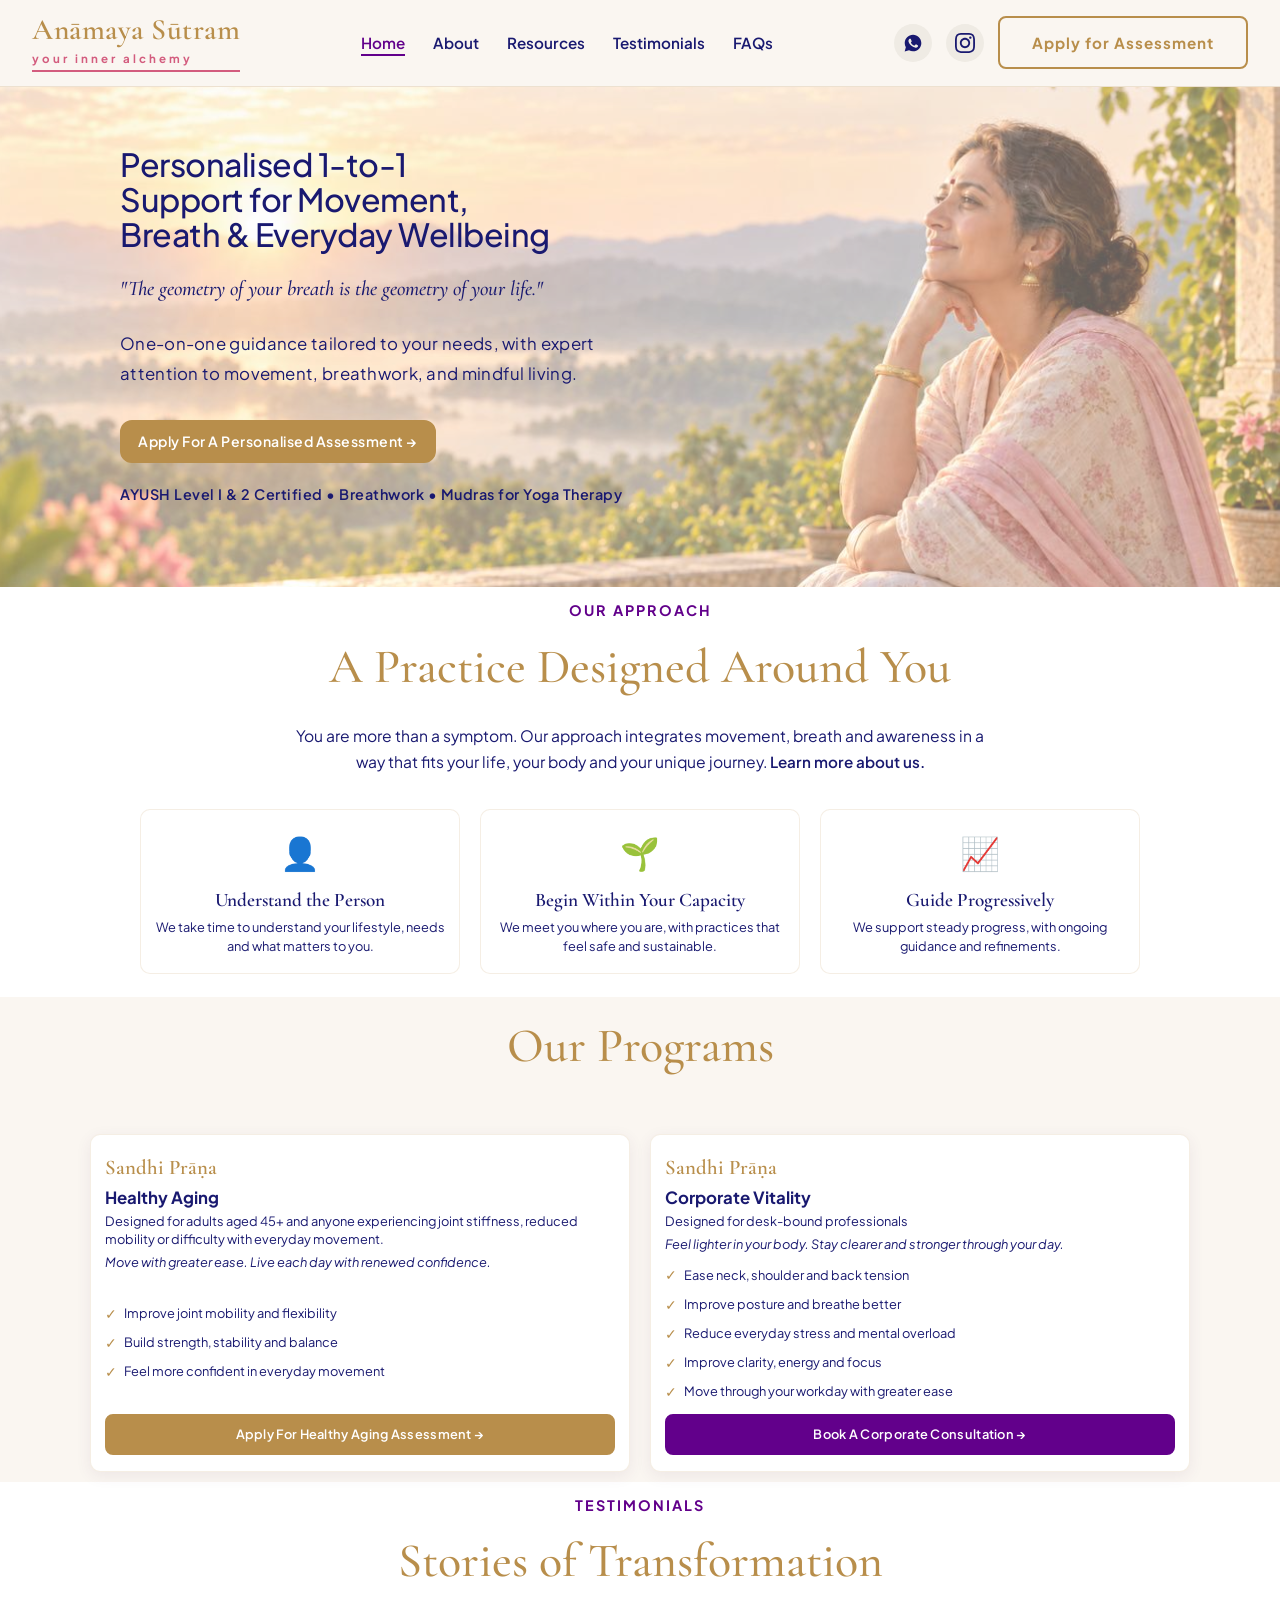
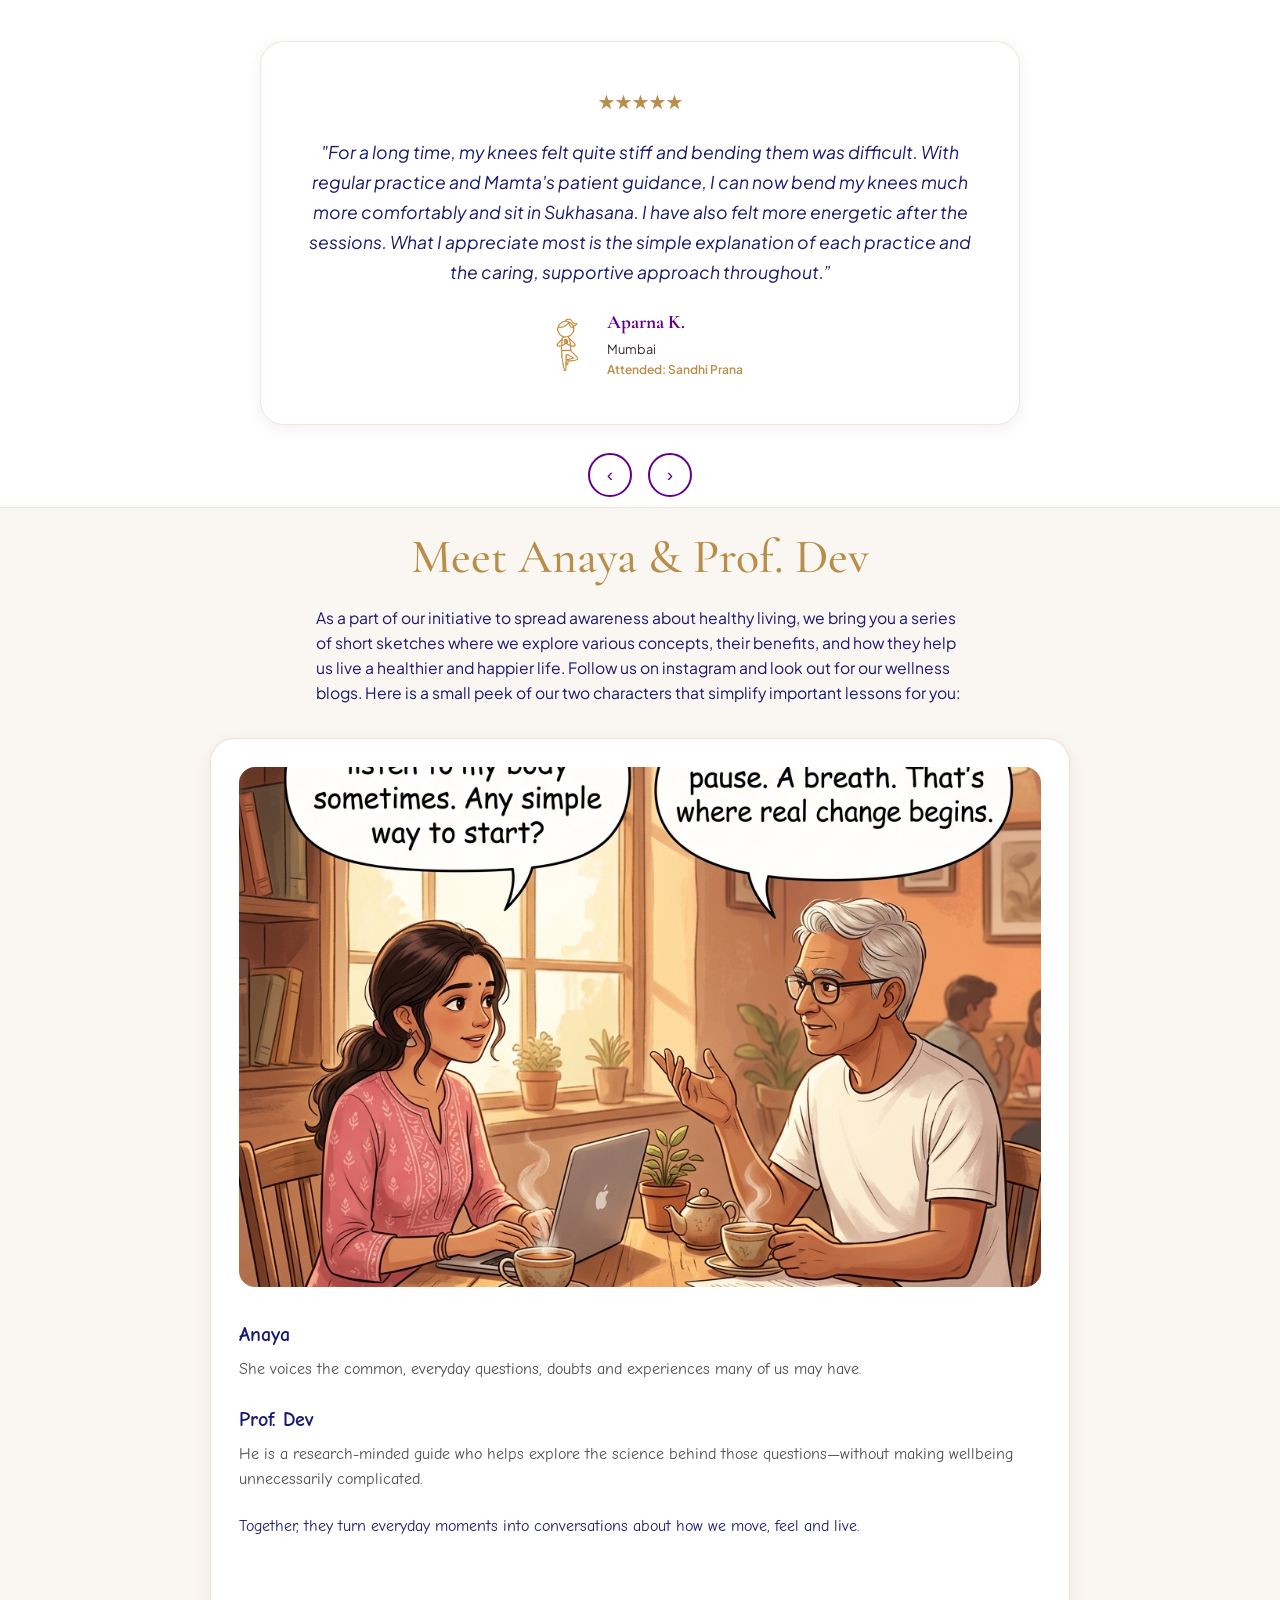
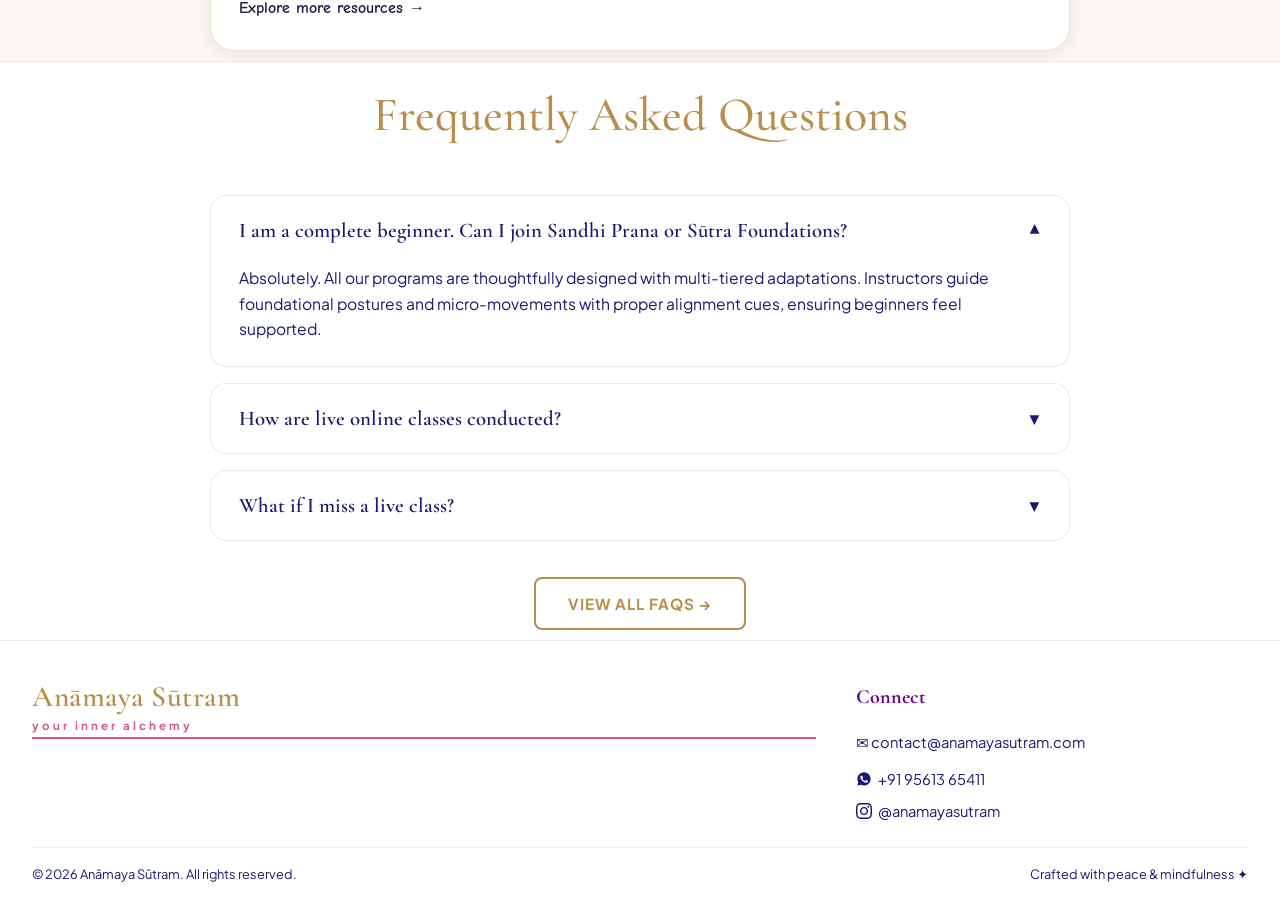
==== commit af9b8a4a: "css: our approach boxes: make them small, decrease the vertyical spacing between thme in mobile vers" ====
--- a/index.html
+++ b/index.html
@@ -177,15 +177,15 @@
           <div class="program-featured-header">
             <h3 class="program-featured-title">Sandhi Prāṇa</h3>
             <p class="program-featured-subtitle">Healthy Aging</p>
+            <p class="program-featured-descriptor">Designed for adults aged 45+ and anyone experiencing joint stiffness, reduced mobility or difficulty with everyday movement.</p>
             <p class="program-featured-tagline">Move with greater ease. Live each day with renewed confidence.</p>
           </div>
 
           <div class="program-featured-content">
             <ul class="program-featured-list">
-              <li>Improve joint mobility</li>
-              <li>Move with greater ease</li>
-              <li>Build stability and balance</li>
-              <li>Stay active in daily life</li>
+              <li>Improve joint mobility and flexibility</li>
+              <li>Build strength, stability and balance</li>
+              <li>Feel more confident in everyday movement</li>
             </ul>
           </div>
 
@@ -197,15 +197,17 @@
           <div class="program-featured-header">
             <h3 class="program-featured-title">Sandhi Prāṇa</h3>
             <p class="program-featured-subtitle">Corporate Vitality</p>
-            <p class="program-featured-tagline">Feel lighter in your body. Stay stronger through your day.</p>
+            <p class="program-featured-descriptor">Designed for desk-bound professionals</p>
+            <p class="program-featured-tagline">Feel lighter in your body. Stay clearer and stronger through your day.</p>
           </div>
 
           <div class="program-featured-content">
             <ul class="program-featured-list">
-              <li>Ease neck and shoulder tension</li>
-              <li>Improve posture and breath</li>
-              <li>Restore energy and focus</li>
-              <li>Feel better through your workday</li>
+              <li>Ease neck, shoulder and back tension</li>
+              <li>Improve posture and breathe better</li>
+              <li>Reduce everyday stress and mental overload</li>
+              <li>Improve clarity, energy and focus</li>
+              <li>Move through your workday with greater ease</li>
             </ul>
           </div>
 
@@ -312,10 +314,10 @@
         <button onclick="nextTestimonial()" class="slider-btn">›</button>
       </div>
 
-      <div class="text-center" style="margin-top: 28px;">
+      <!-- <div class="text-center" style="margin-top: 28px;">
         <a href="testimonials.html" class="btn btn-gold-outline">VIEW ALL STORIES →</a>
       </div>
-    </div>
+    </div> -->
   </section>
 
   <!-- Meet Anaya & Prof. Dev Section (PLACED RIGHT ABOVE FAQs AS REQUESTED!) -->
@@ -362,7 +364,7 @@
   <section class="section-padding" style="background: #ffffff;" id="faqs">
     <div class="container">
       <div class="text-center" style="margin-bottom: 40px;">
-        <span class="tagline-purple">Common Inquiries</span>
+        <!-- <span class="tagline-purple">Common Inquiries</span> -->
         <h2 class="gold-section-title" style="margin-top: 4px;">Frequently Asked Questions</h2>
       </div>
 
--- a/css/style.css
+++ b/css/style.css
@@ -300,7 +300,7 @@
   display: flex;
   align-items: flex-start;
   justify-content: flex-start;
-  padding: 60px 0 60px 80px;
+  padding: 60px 10px 60px 120px;
 }
 
 @media (max-width: 768px) {
@@ -640,8 +640,8 @@
 .programs-grid-two {
   display: grid;
   grid-template-columns: repeat(2, 1fr);
-  gap: 28px;
-  margin-top: 32px;
+  gap: 20px;
+  margin-top: 24px;
   max-width: 1100px;
   margin-left: auto;
   margin-right: auto;
@@ -650,15 +650,15 @@
 @media (max-width: 1024px) {
   .programs-grid-two {
     grid-template-columns: 1fr;
-    gap: 24px;
-    margin-top: 28px;
+    gap: 16px;
+    margin-top: 20px;
   }
 }
 
 .program-card-featured {
   background: #ffffff;
-  border-radius: 16px;
-  padding: 28px 24px;
+  border-radius: 10px;
+  padding: 16px 14px;
   border: 1px solid rgba(184, 142, 75, 0.15);
   box-shadow: var(--shadow-sm);
   display: flex;
@@ -673,36 +673,45 @@
 }
 
 .program-featured-header {
-  margin-bottom: 20px;
+  margin-bottom: 10px;
 }
 
 .program-featured-title {
   font-family: var(--font-heading);
-  font-size: 1.6rem;
+  font-size: 1.3rem;
   color: var(--color-gold);
   margin: 0 0 2px 0;
   font-weight: 600;
 }
 
+.program-featured-descriptor {
+  font-size: 0.8rem;
+  color: var(--color-midnight);
+  margin: 0 0 4px 0;
+  font-style: normal;
+  line-height: 1.4;
+  font-weight: 400;
+}
+
 .program-featured-subtitle {
-  font-size: 1.2rem;
-  color: var(--color-midnight);
-  margin: 0 0 8px 0;
-  font-weight: 600;
+  font-size: 1.05rem;
+  color: var(--color-midnight);
+  margin: 0 0 4px 0;
+  font-weight: 700;
   line-height: 1.3;
 }
 
 .program-featured-tagline {
-  font-size: 0.9rem;
+  font-size: 0.8rem;
   color: var(--color-midnight);
   margin: 0;
   font-style: italic;
-  line-height: 1.5;
+  line-height: 1.45;
   font-weight: 400;
 }
 
 .program-featured-content {
-  margin-bottom: 20px;
+  margin-bottom: 10px;
 }
 
 .program-featured-list {
@@ -711,22 +720,22 @@
   padding: 0;
   display: flex;
   flex-direction: column;
-  gap: 8px;
+  gap: 6px;
 }
 
 .program-featured-list li {
-  font-size: 0.88rem;
-  color: var(--color-midnight);
-  display: flex;
-  align-items: center;
-  gap: 8px;
+  font-size: 0.8rem;
+  color: var(--color-midnight);
+  display: flex;
+  align-items: center;
+  gap: 7px;
 }
 
 .program-featured-list li::before {
   content: '✓';
   color: var(--color-gold);
   font-weight: 700;
-  font-size: 0.95rem;
+  font-size: 0.88rem;
   flex-shrink: 0;
 }
 
@@ -734,10 +743,10 @@
   display: inline-flex;
   align-items: center;
   justify-content: center;
-  padding: 12px 24px;
-  border-radius: 10px;
+  padding: 8px 16px;
+  border-radius: 8px;
   font-family: var(--font-body);
-  font-size: 0.9rem;
+  font-size: 0.8rem;
   font-weight: 600;
   letter-spacing: 0.3px;
   text-decoration: none;
@@ -762,10 +771,10 @@
   display: inline-flex;
   align-items: center;
   justify-content: center;
-  padding: 12px 24px;
-  border-radius: 10px;
+  padding: 8px 16px;
+  border-radius: 8px;
   font-family: var(--font-body);
-  font-size: 0.9rem;
+  font-size: 0.8rem;
   font-weight: 600;
   letter-spacing: 0.3px;
   text-decoration: none;
@@ -869,7 +878,7 @@
   display: grid;
   grid-template-columns: repeat(3, 1fr);
   transform: translateY(-13px);
-  gap: 32px;
+  gap: 20px;
   max-width: 1000px;
   margin: 0 auto;
 }
@@ -877,27 +886,27 @@
 @media (max-width: 1024px) {
   .approach-cards-grid {
     grid-template-columns: repeat(2, 1fr);
-    gap: 24px;
+    gap: 16px;
   }
 }
 
 @media (max-width: 640px) {
   .approach-cards-grid {
     grid-template-columns: 1fr;
-    gap: 20px;
+    gap: 12px;
   }
 }
 
 .approach-card {
   text-align: center;
-  padding: 28px 20px;
+  padding: 16px 14px;
   background: #ffffff;
-  border-radius: 16px;
+  border-radius: 10px;
   border: 1px solid rgba(184, 142, 75, 0.15);
   display: flex;
   flex-direction: column;
   align-items: center;
-  gap: 12px;
+  gap: 6px;
   transition: all 0.3s ease;
 }
 
@@ -907,23 +916,23 @@
 }
 
 .approach-icon {
-  font-size: 3rem;
-  margin-bottom: 8px;
+  font-size: 2rem;
+  margin-bottom: 4px;
 }
 
 .approach-title {
   font-family: var(--font-heading);
-  font-size: 1.35rem;
+  font-size: 1.2rem;
   color: var(--color-midnight);
   font-weight: 600;
   margin: 0;
-  line-height: 1.3;
+  line-height: 1.2;
 }
 
 .approach-desc {
-  font-size: 0.92rem;
-  color: var(--color-midnight);
-  line-height: 1.6;
+  font-size: 0.8rem;
+  color: var(--color-midnight);
+  line-height: 1.5;
   margin: 0;
   font-weight: 400;
 }
@@ -1152,7 +1161,7 @@
   padding-top: 16px;
   display: flex;
   justify-content: space-between;
-  font-size: 0.85rem;
+  font-size: 0.8rem;
   color: var(--color-muted);
   align-items: center;
   flex-wrap: wrap;
@@ -1320,7 +1329,7 @@
   }
 
   .nav-brand-title {
-    font-size: 1.4rem;
+    font-size: 1.3rem;
   }
 
   .nav-brand-tagline {
@@ -1354,7 +1363,7 @@
 
   .btn-health-enquiry {
     font-size: 0.55rem;
-    padding: 10px 20px;
+    padding: 8px 16px;
     letter-spacing: 0.5px;
   }
 
@@ -1378,7 +1387,7 @@
   }
 
   .pillar-icon {
-    font-size: 1.4rem;
+    font-size: 1.3rem;
     margin-bottom: 6px;
   }
 
@@ -1582,7 +1591,7 @@
 
 .carousel-hint {
   text-align: center;
-  font-size: 0.85rem;
+  font-size: 0.8rem;
   color: var(--color-purple);
   margin-top: 10px;
   font-weight: 500;
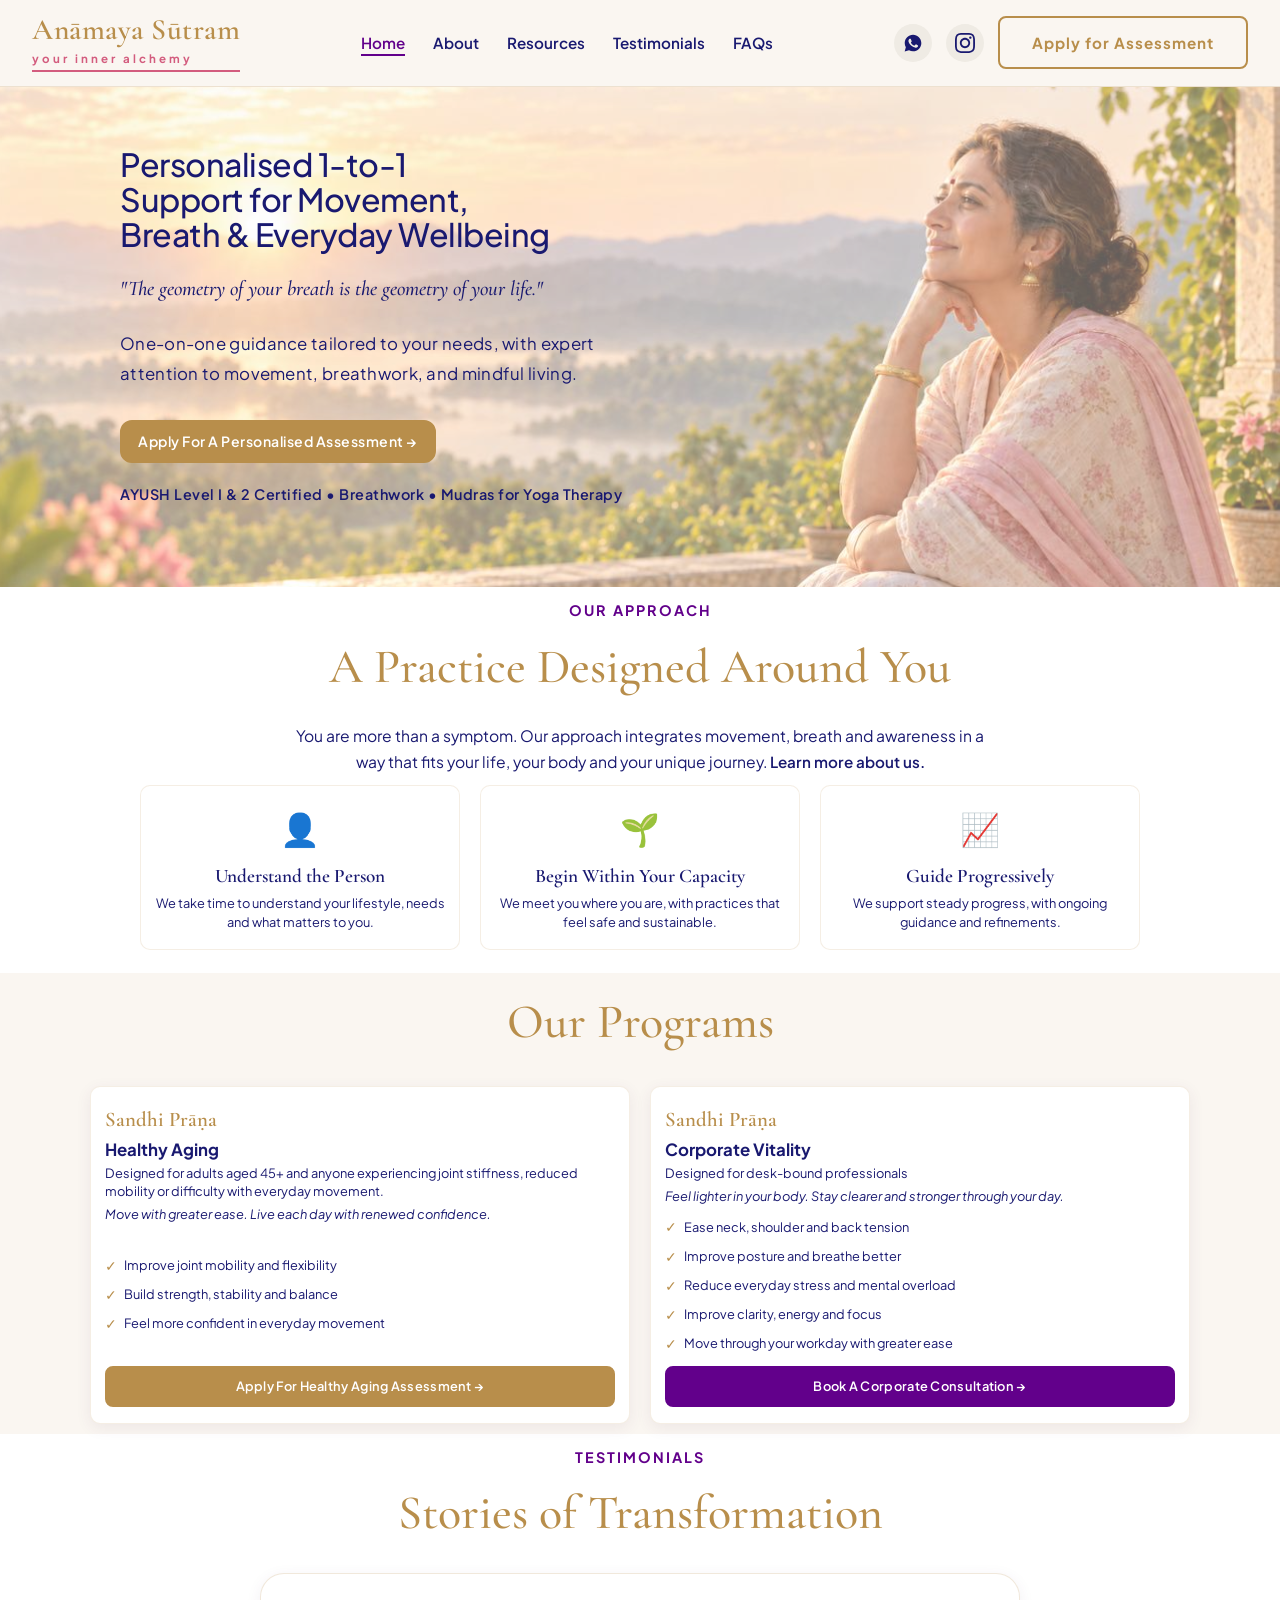
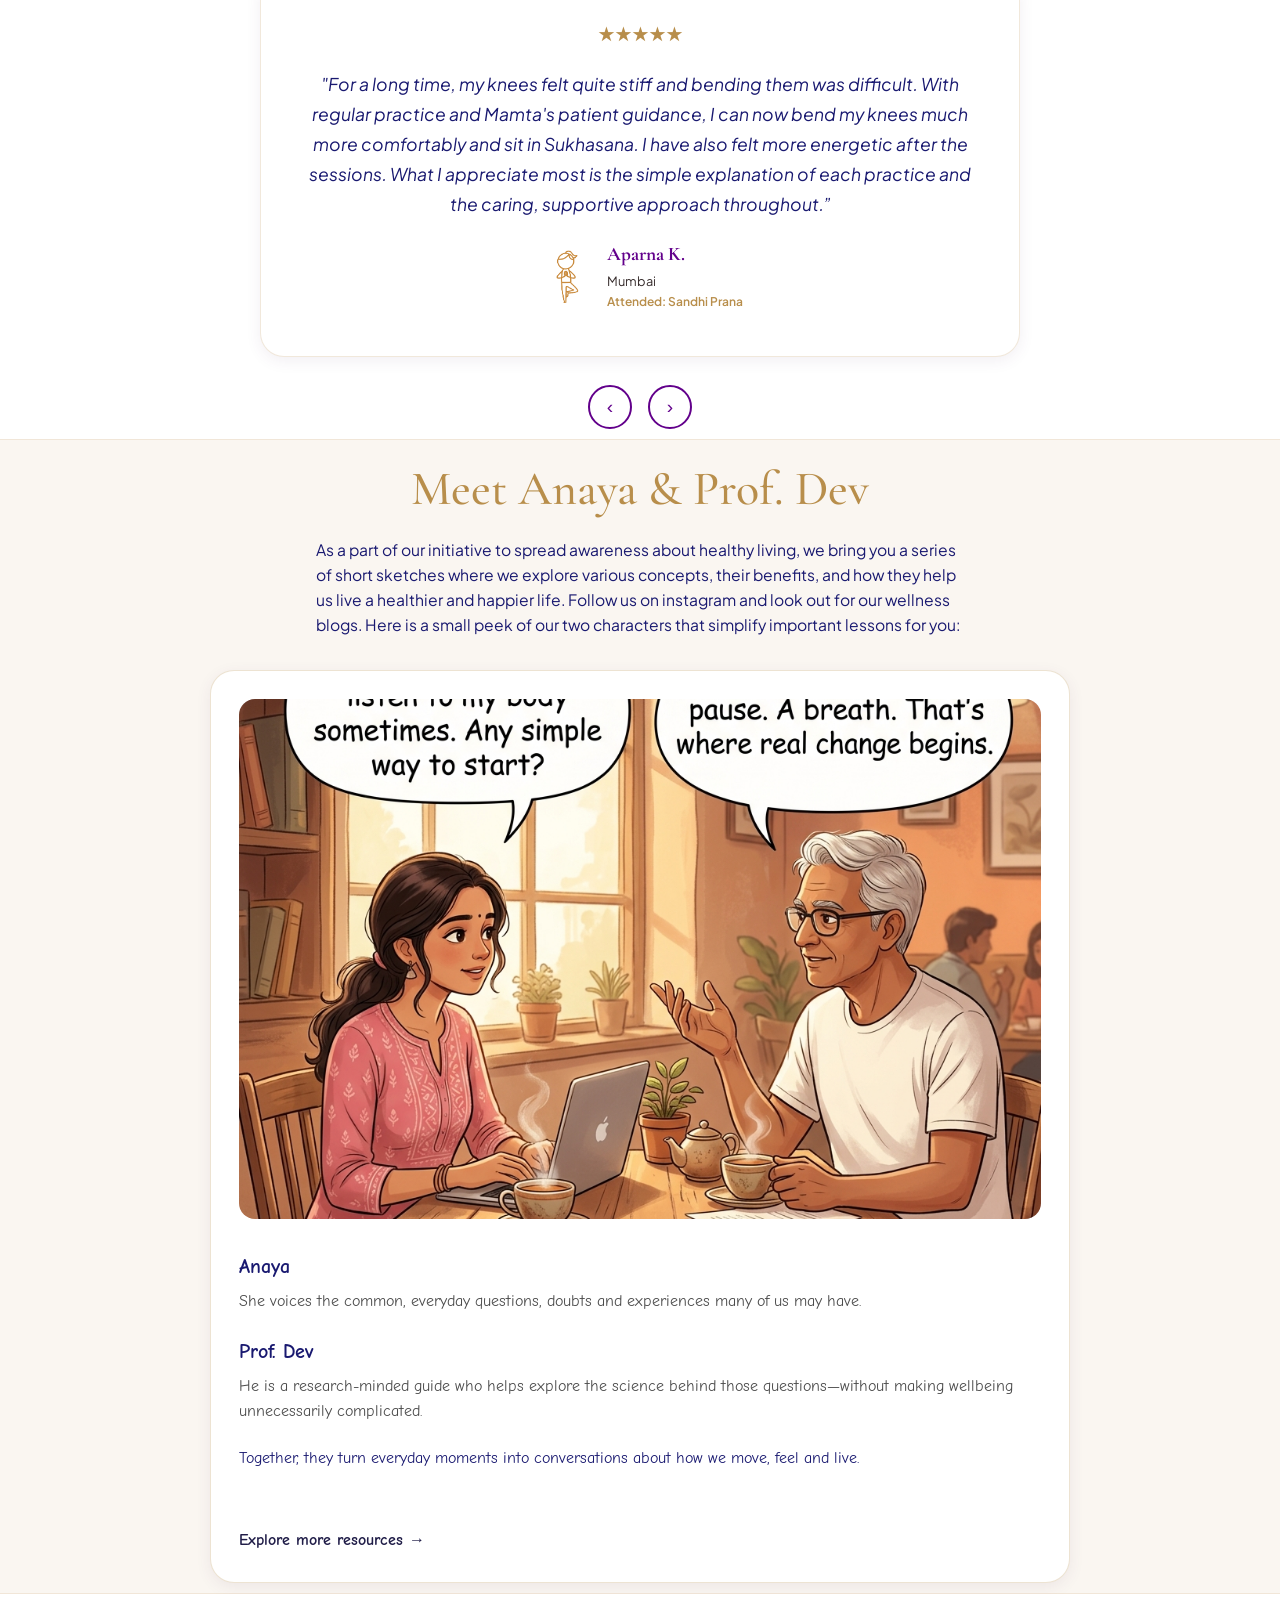
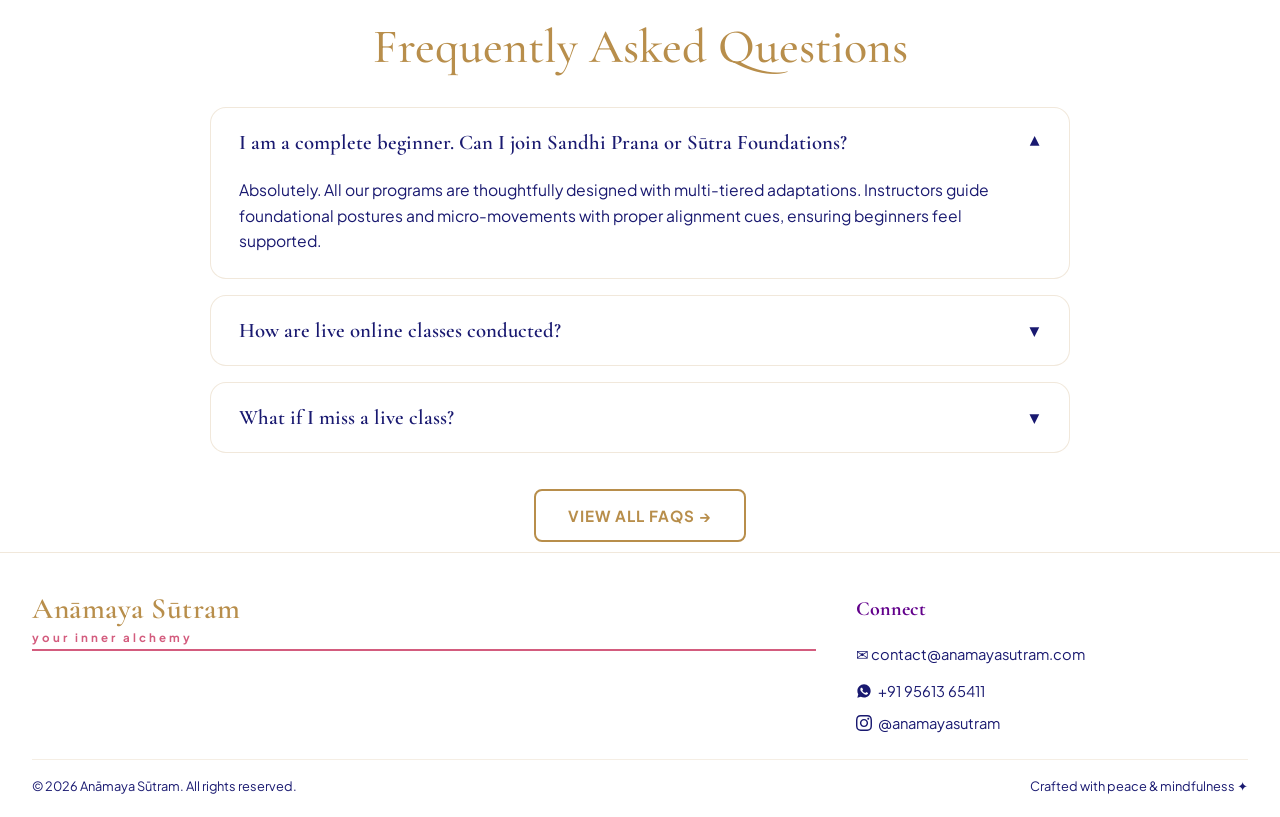
==== commit 37a30d2c: "css: pading reduce ✓ Our Approach section: 48px → 24px ✓ Our Programs section: 48px → 24px ✓ Testimo" ====
--- a/index.html
+++ b/index.html
@@ -120,7 +120,7 @@
 <!-- Why Practice With Us Section -->
   <section class="section-padding" style="background: #ffffff;">
     <div class="container">
-      <div class="text-center" style="margin-bottom: 48px;">
+      <div class="text-center" style="margin-bottom: 24px;">
         <span class="tagline-purple">Our Approach</span>
         <h2 class="gold-section-title" style="margin-top: 4px;">A Practice Designed Around You</h2>
         <p style="color: var(--color-midnight); max-width: 700px; margin: 16px auto 0; font-size: 0.98rem; line-height: 1.65;">
@@ -167,7 +167,7 @@
   <!-- Guided Programs Section -->
   <section class="section-padding bg-ivory" id="programs">
     <div class="container">
-      <div class="text-center" style="margin-bottom: 48px;">
+      <div class="text-center" style="margin-bottom: 24px;">
         <h2 class="gold-section-title">Our Programs</h2>
       </div>
 
@@ -284,7 +284,7 @@
   <!-- Practitioner Testimonials Section (id="testimonials") -->
   <section class="section-padding" style="background: #ffffff;" id="testimonials">
     <div class="container">
-      <div class="text-center" style="margin-bottom: 40px;">
+      <div class="text-center" style="margin-bottom: 20px;">
         <span class="tagline-purple">Testimonials</span>
         <h2 class="gold-section-title" style="margin-top: 4px;">Stories of Transformation</h2>
       </div>
@@ -363,7 +363,7 @@
   <!-- Frequently Asked Questions Section (id="faqs") -->
   <section class="section-padding" style="background: #ffffff;" id="faqs">
     <div class="container">
-      <div class="text-center" style="margin-bottom: 40px;">
+      <div class="text-center" style="margin-bottom: 20px;">
         <!-- <span class="tagline-purple">Common Inquiries</span> -->
         <h2 class="gold-section-title" style="margin-top: 4px;">Frequently Asked Questions</h2>
       </div>
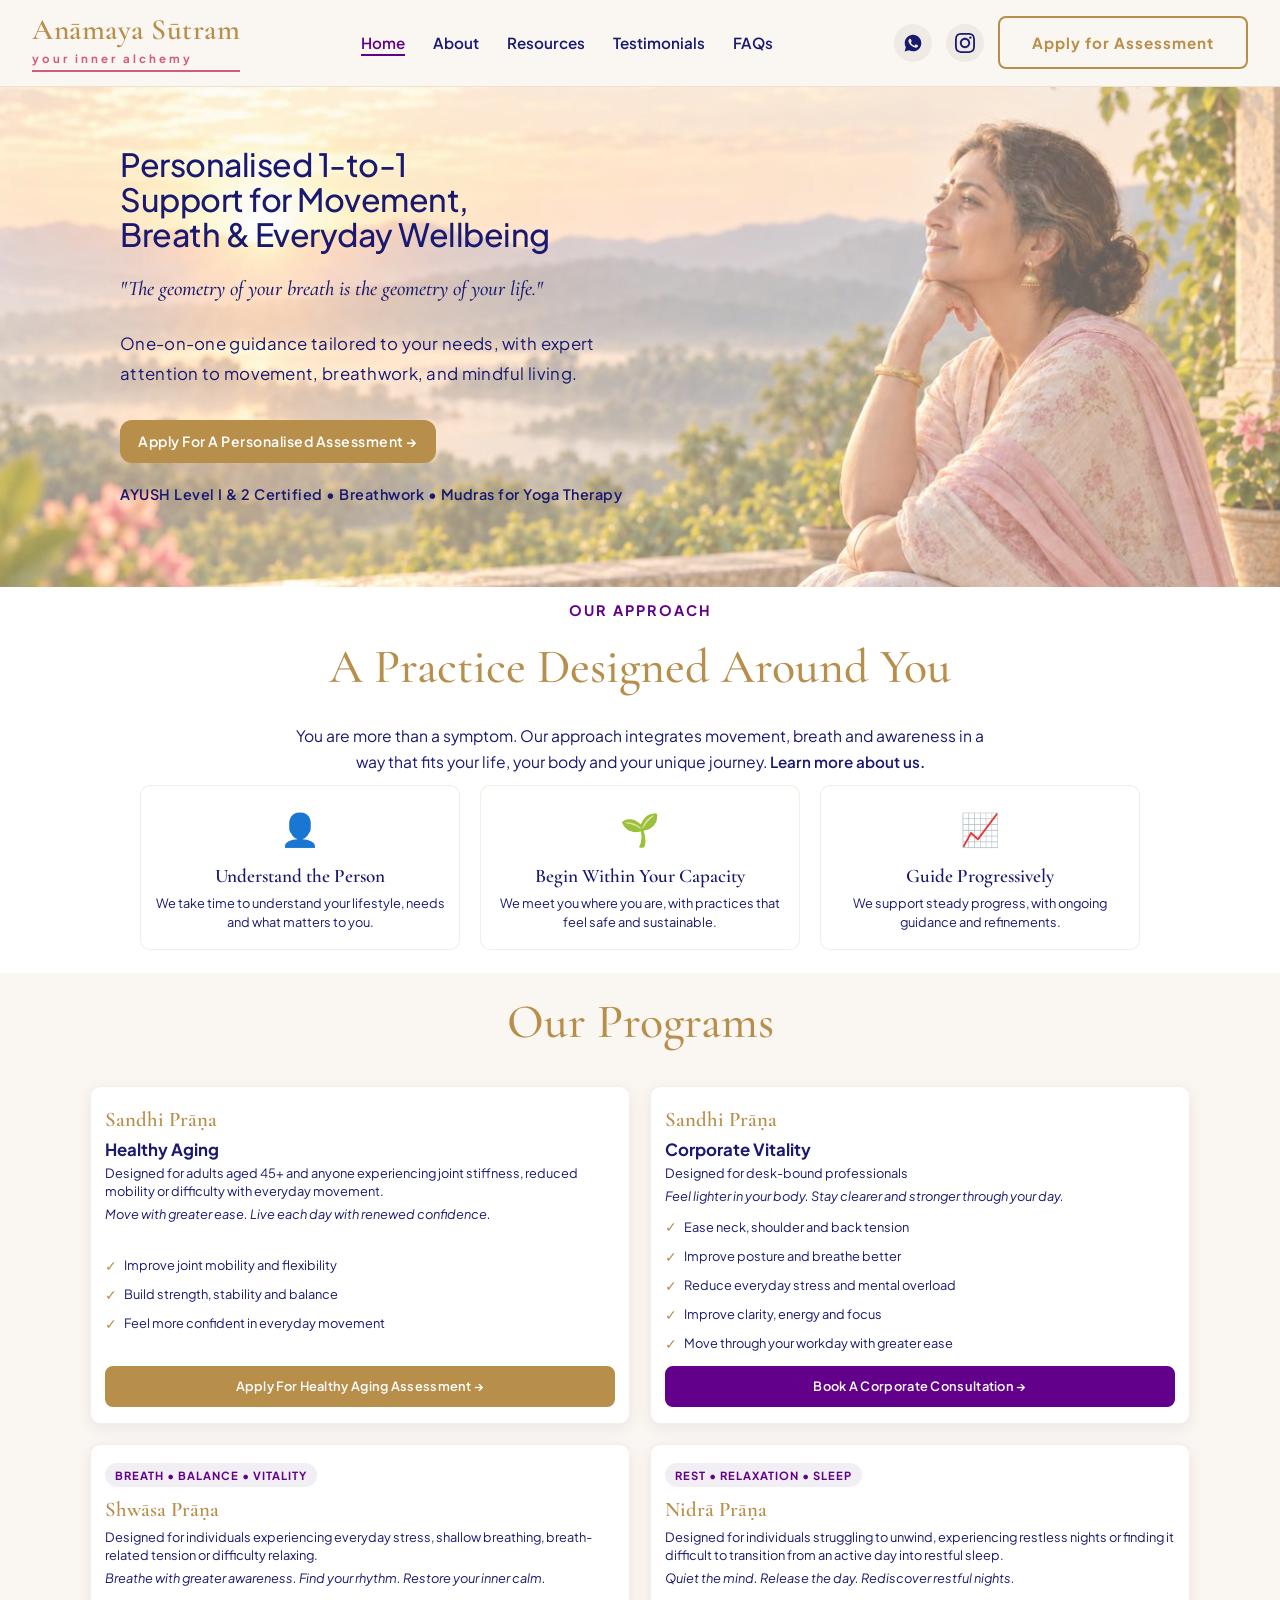
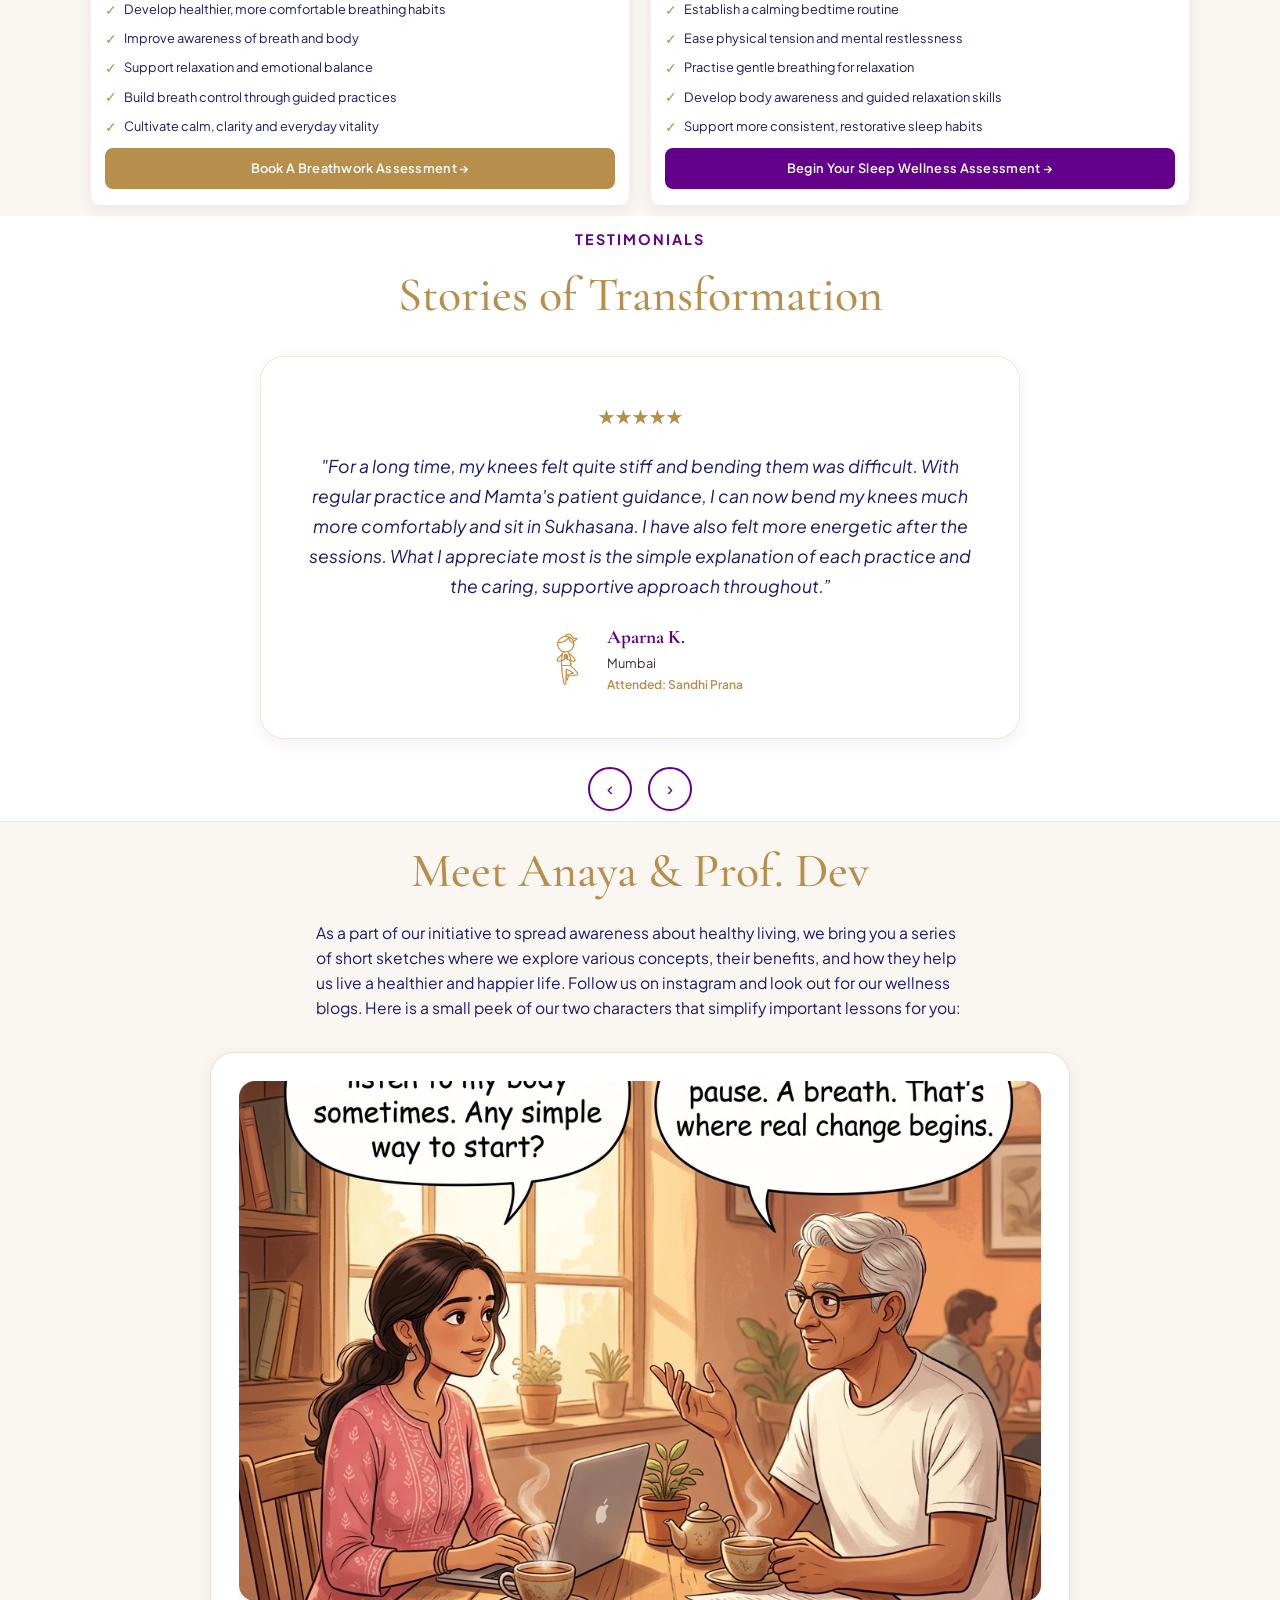
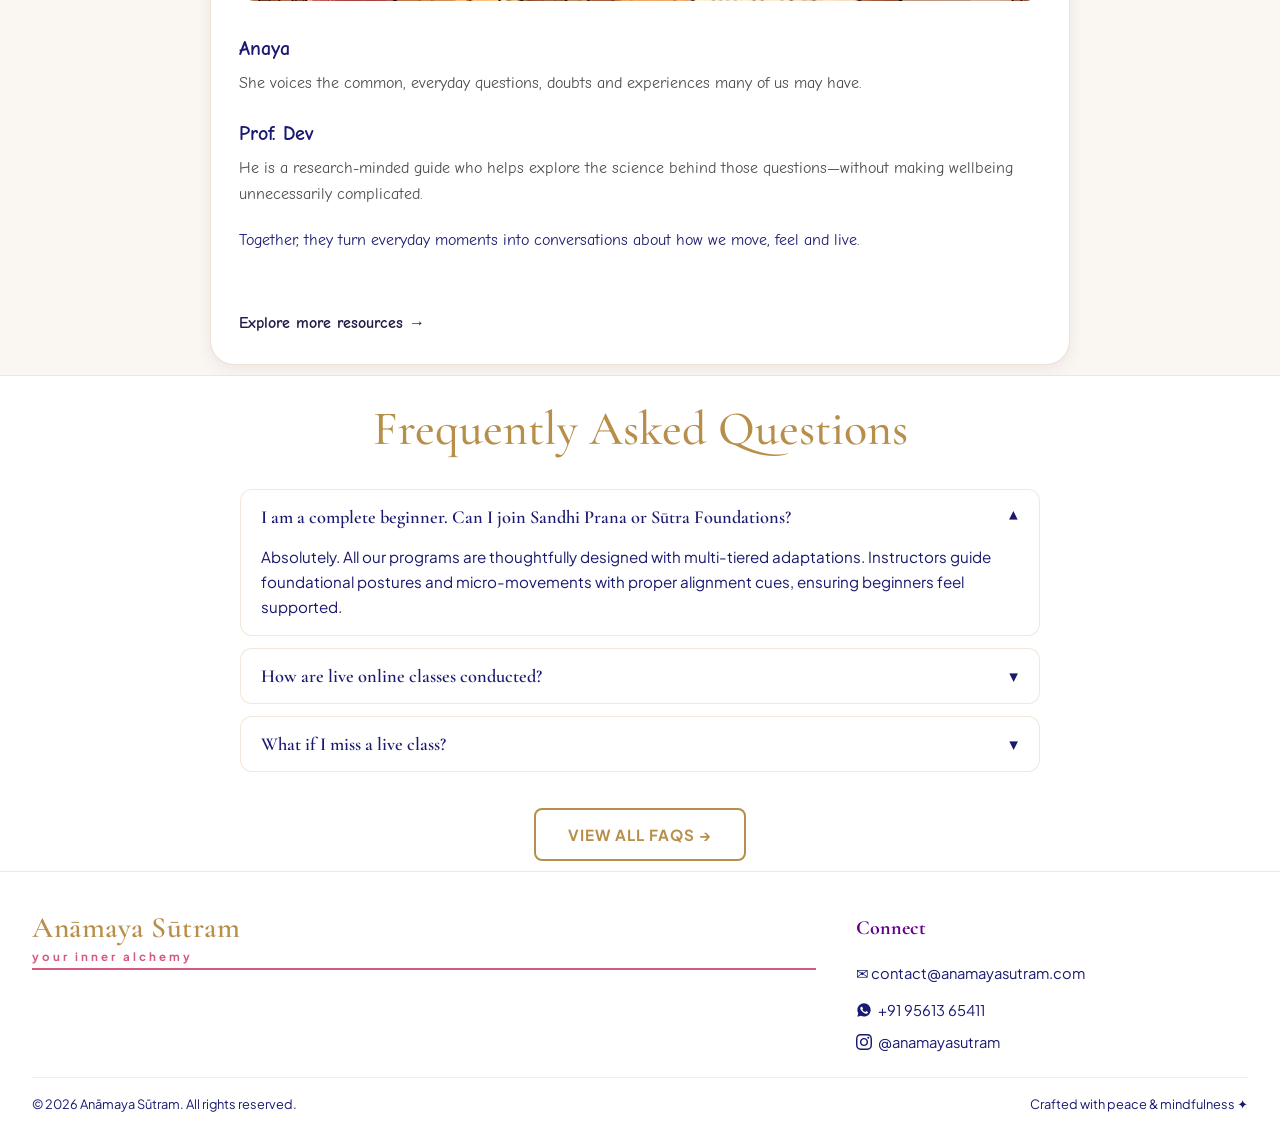
==== commit c45e53b5: "2 more cards:Nidra Prana, Swasa Prana" ====
--- a/index.html
+++ b/index.html
@@ -212,6 +212,50 @@
           </div>
 
           <a href="https://forms.gle/pNHa3Q9pTXm5epXJA" target="_blank" rel="noopener noreferrer" class="btn btn-program-purple">Book a Corporate Consultation →</a>
+        </div>
+
+        <!-- Shwāsa Prāṇa Program -->
+        <div class="program-card-featured">
+          <div class="program-featured-header">
+            <span class="program-featured-tag">Breath • Balance • Vitality</span>
+            <h3 class="program-featured-title">Shwāsa Prāṇa</h3>
+            <p class="program-featured-descriptor">Designed for individuals experiencing everyday stress, shallow breathing, breath-related tension or difficulty relaxing.</p>
+            <p class="program-featured-tagline">Breathe with greater awareness. Find your rhythm. Restore your inner calm.</p>
+          </div>
+
+          <div class="program-featured-content">
+            <ul class="program-featured-list">
+              <li>Develop healthier, more comfortable breathing habits</li>
+              <li>Improve awareness of breath and body</li>
+              <li>Support relaxation and emotional balance</li>
+              <li>Build breath control through guided practices</li>
+              <li>Cultivate calm, clarity and everyday vitality</li>
+            </ul>
+          </div>
+
+          <a href="https://forms.gle/pNHa3Q9pTXm5epXJA" target="_blank" rel="noopener noreferrer" class="btn btn-program-gold">Book a Breathwork Assessment →</a>
+        </div>
+
+        <!-- Nidrā Prāṇa Program -->
+        <div class="program-card-featured">
+          <div class="program-featured-header">
+            <span class="program-featured-tag">Rest • Relaxation • Sleep</span>
+            <h3 class="program-featured-title">Nidrā Prāṇa</h3>
+            <p class="program-featured-descriptor">Designed for individuals struggling to unwind, experiencing restless nights or finding it difficult to transition from an active day into restful sleep.</p>
+            <p class="program-featured-tagline">Quiet the mind. Release the day. Rediscover restful nights.</p>
+          </div>
+
+          <div class="program-featured-content">
+            <ul class="program-featured-list">
+              <li>Establish a calming bedtime routine</li>
+              <li>Ease physical tension and mental restlessness</li>
+              <li>Practise gentle breathing for relaxation</li>
+              <li>Develop body awareness and guided relaxation skills</li>
+              <li>Support more consistent, restorative sleep habits</li>
+            </ul>
+          </div>
+
+          <a href="https://forms.gle/pNHa3Q9pTXm5epXJA" target="_blank" rel="noopener noreferrer" class="btn btn-program-purple">Begin Your Sleep Wellness Assessment →</a>
         </div>
       </div>
     </div>
--- a/css/style.css
+++ b/css/style.css
@@ -647,11 +647,11 @@
   margin-right: auto;
 }
 
-@media (max-width: 1024px) {
+@media (max-width: 768px) {
   .programs-grid-two {
     grid-template-columns: 1fr;
     gap: 16px;
-    margin-top: 20px;
+    margin-top: 16px;
   }
 }
 
@@ -691,6 +691,19 @@
   font-style: normal;
   line-height: 1.4;
   font-weight: 400;
+}
+
+.program-featured-tag {
+  display: inline-block;
+  font-size: 0.7rem;
+  font-weight: 700;
+  letter-spacing: 1px;
+  text-transform: uppercase;
+  color: var(--color-purple);
+  background: rgba(83, 55, 107, 0.08);
+  padding: 3px 10px;
+  border-radius: 20px;
+  margin-bottom: 6px;
 }
 
 .program-featured-subtitle {
@@ -1096,28 +1109,36 @@
 
 /* FAQ Accordion */
 .accordion {
-  max-width: 860px;
+  max-width: 800px;
   margin: 0 auto;
   display: flex;
   flex-direction: column;
-  gap: 16px;
+  gap: 12px;
+}
+
+@media (max-width: 768px) {
+  .accordion {
+    max-width: calc(100% - 32px);
+    margin-left: auto;
+    margin-right: auto;
+  }
 }
 
 .accordion-item {
   background: #ffffff;
-  border-radius: 16px;
+  border-radius: 12px;
   border: 1.5px solid rgba(184, 142, 75, 0.2);
   overflow: hidden;
 }
 
 .accordion-header {
   width: 100%;
-  padding: 22px 28px;
+  padding: 16px 20px;
   text-align: left;
   background: none;
   border: none;
   font-family: var(--font-heading);
-  font-size: 1.3rem;
+  font-size: 1.15rem;
   font-weight: 600;
   color: var(--color-midnight);
   cursor: pointer;
@@ -1127,8 +1148,8 @@
 }
 
 .accordion-body {
-  padding: 0 28px 24px 28px;
-  font-size: 0.98rem;
+  padding: 0 20px 16px 20px;
+  font-size: 0.95rem;
   color: var(--color-midnight);
   display: none;
   line-height: 1.65;
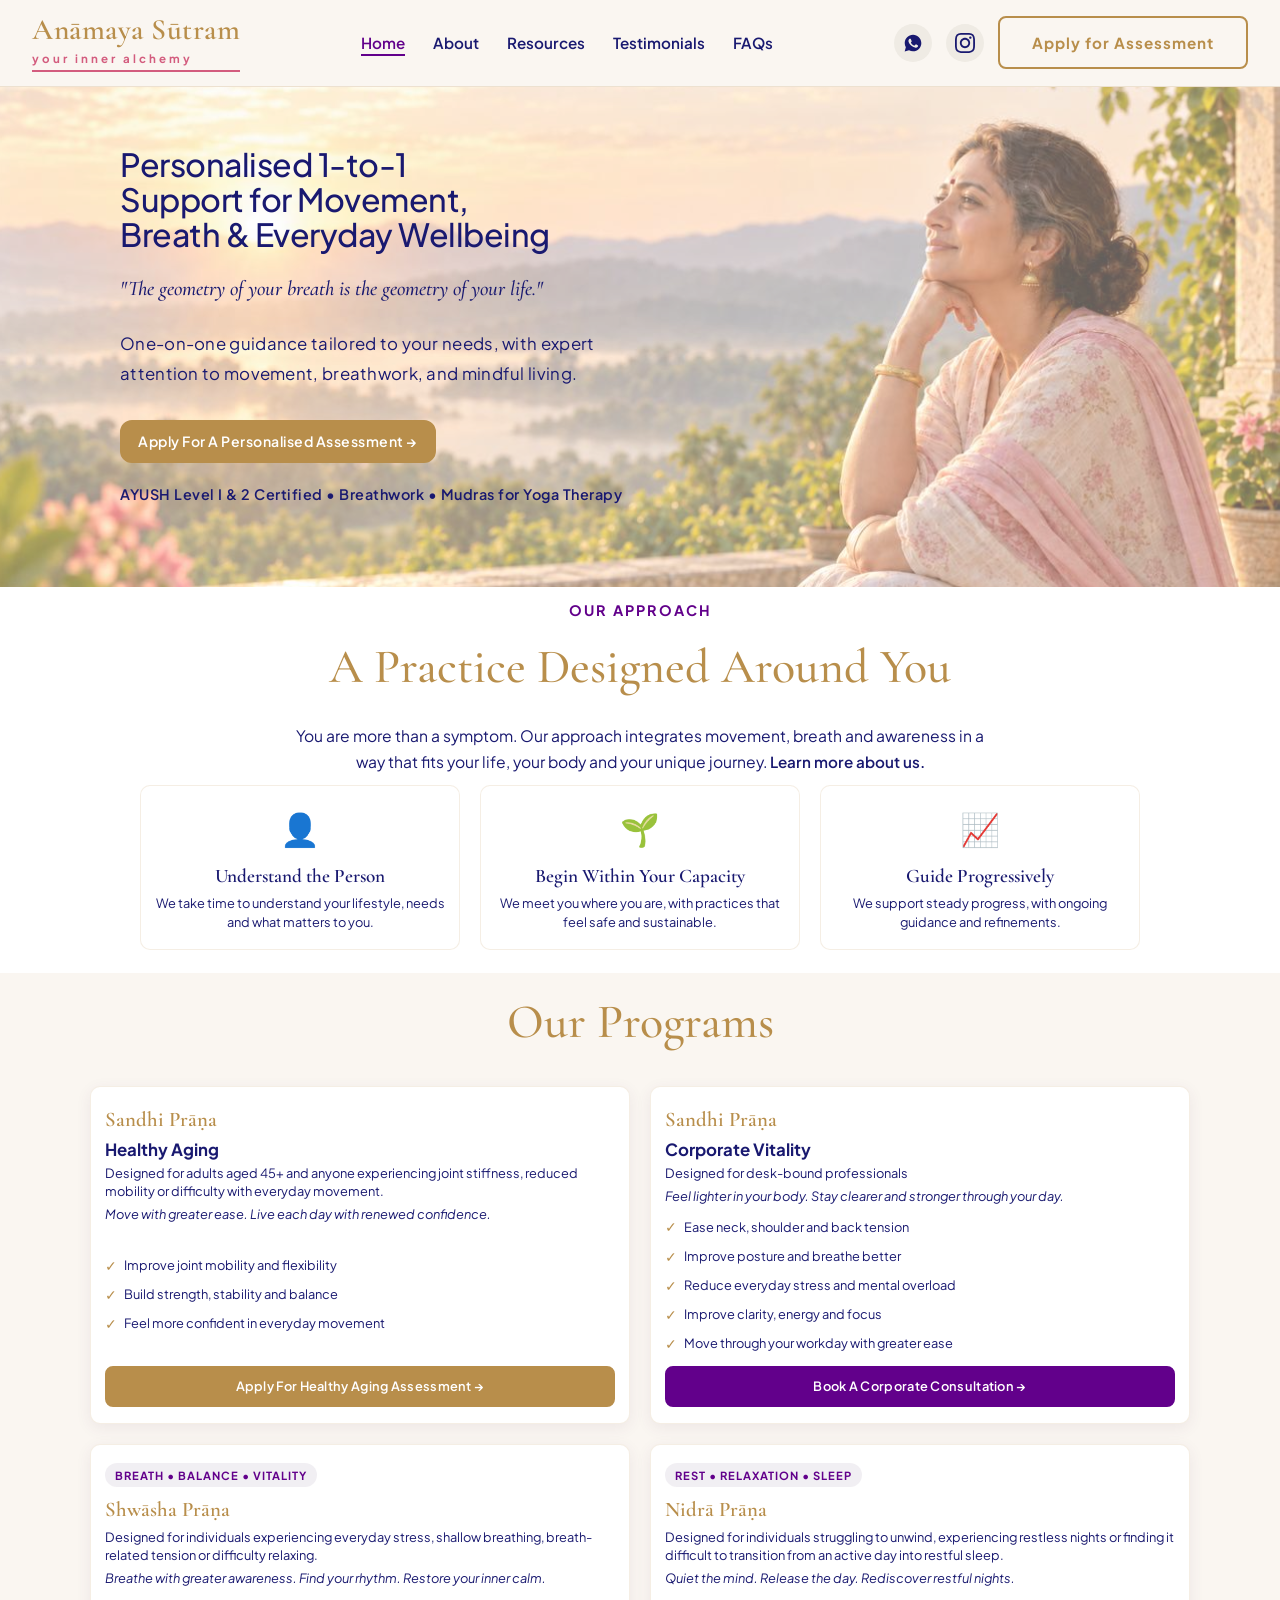
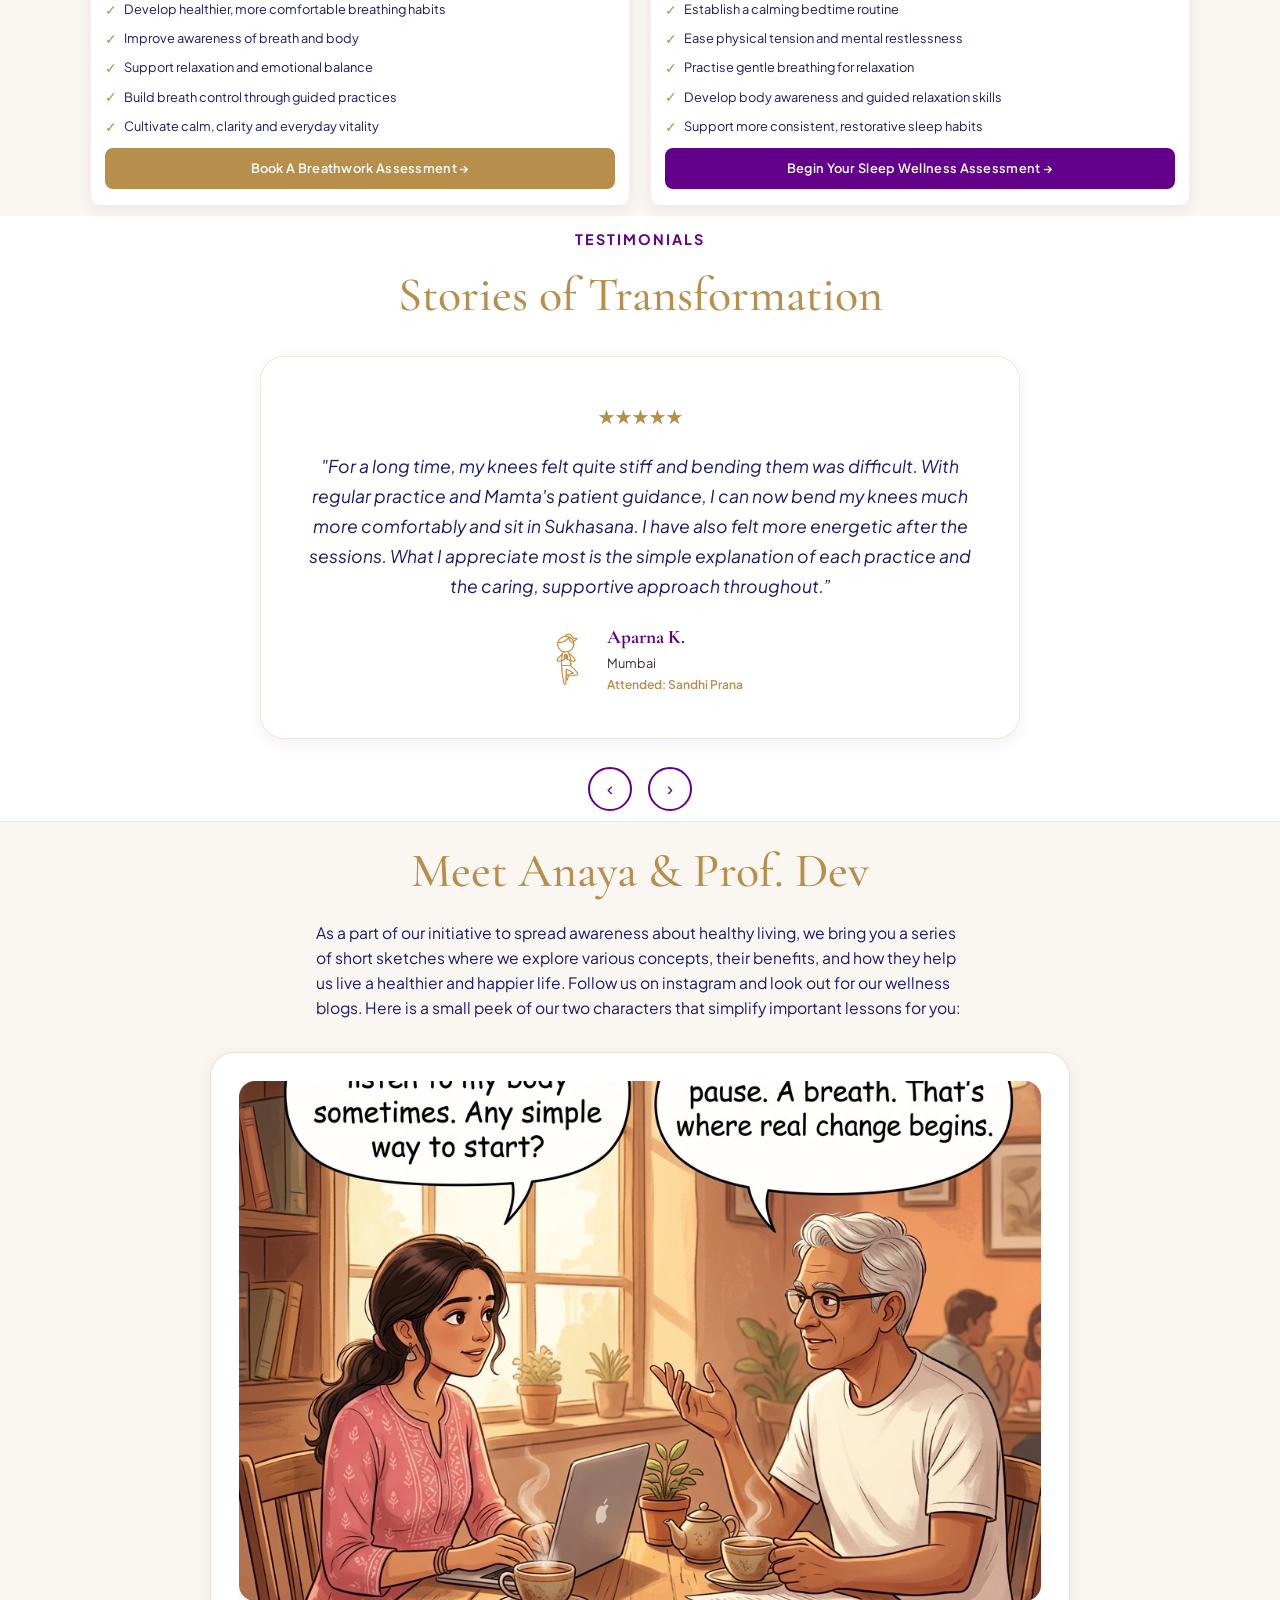
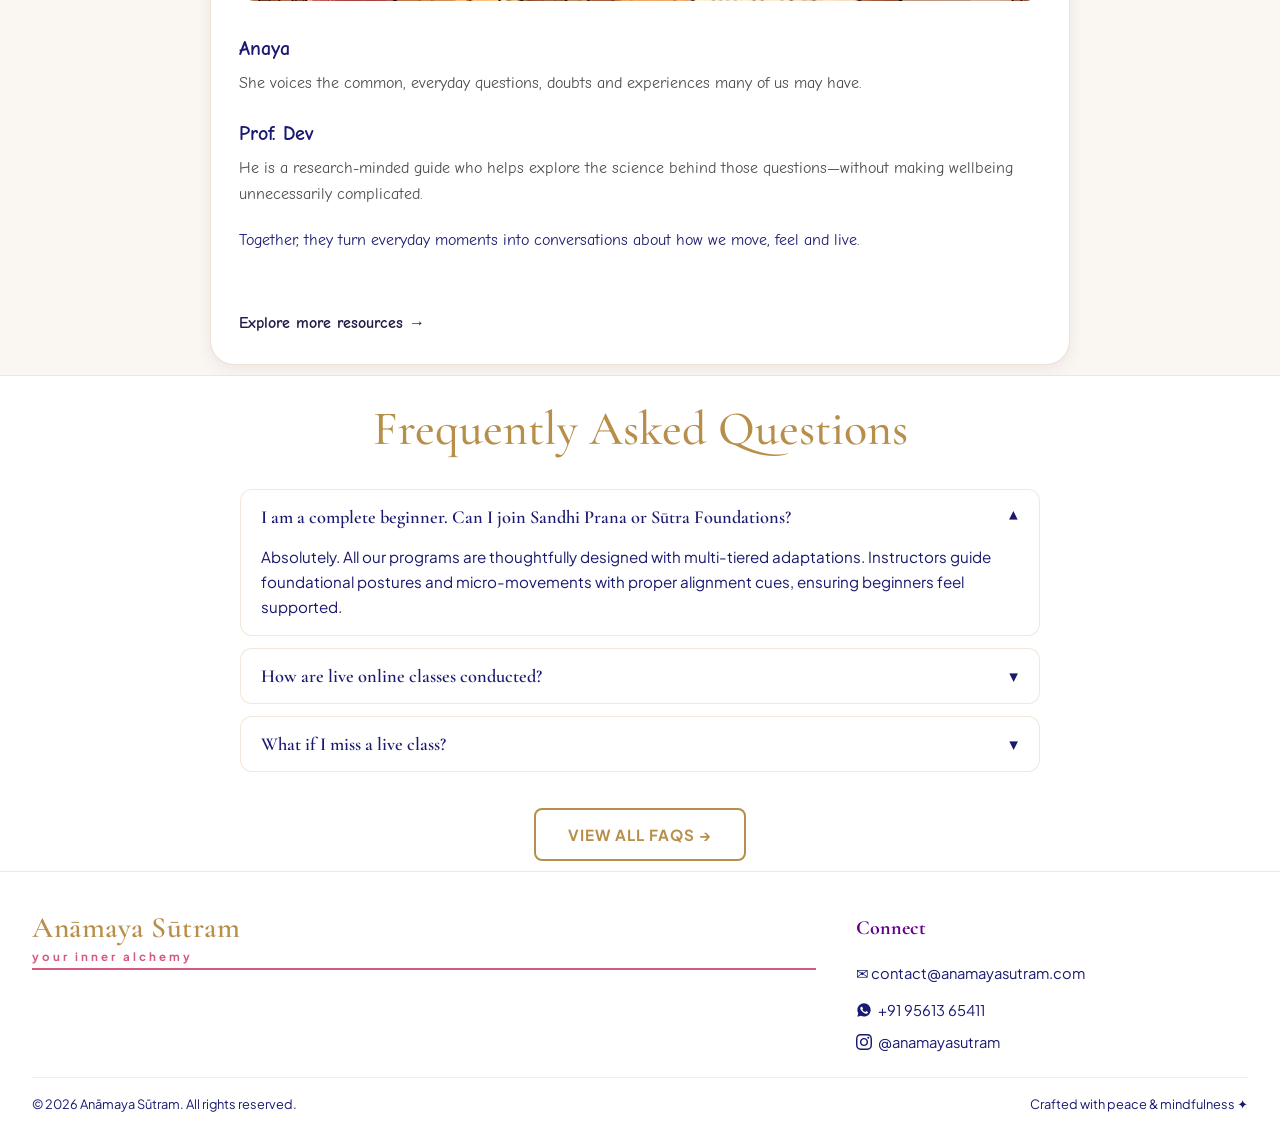
==== commit dc7f3f6a: "Spelling corrected" ====
--- a/index.html
+++ b/index.html
@@ -218,7 +218,7 @@
         <div class="program-card-featured">
           <div class="program-featured-header">
             <span class="program-featured-tag">Breath • Balance • Vitality</span>
-            <h3 class="program-featured-title">Shwāsa Prāṇa</h3>
+            <h3 class="program-featured-title">Shwāsha Prāṇa</h3>
             <p class="program-featured-descriptor">Designed for individuals experiencing everyday stress, shallow breathing, breath-related tension or difficulty relaxing.</p>
             <p class="program-featured-tagline">Breathe with greater awareness. Find your rhythm. Restore your inner calm.</p>
           </div>
